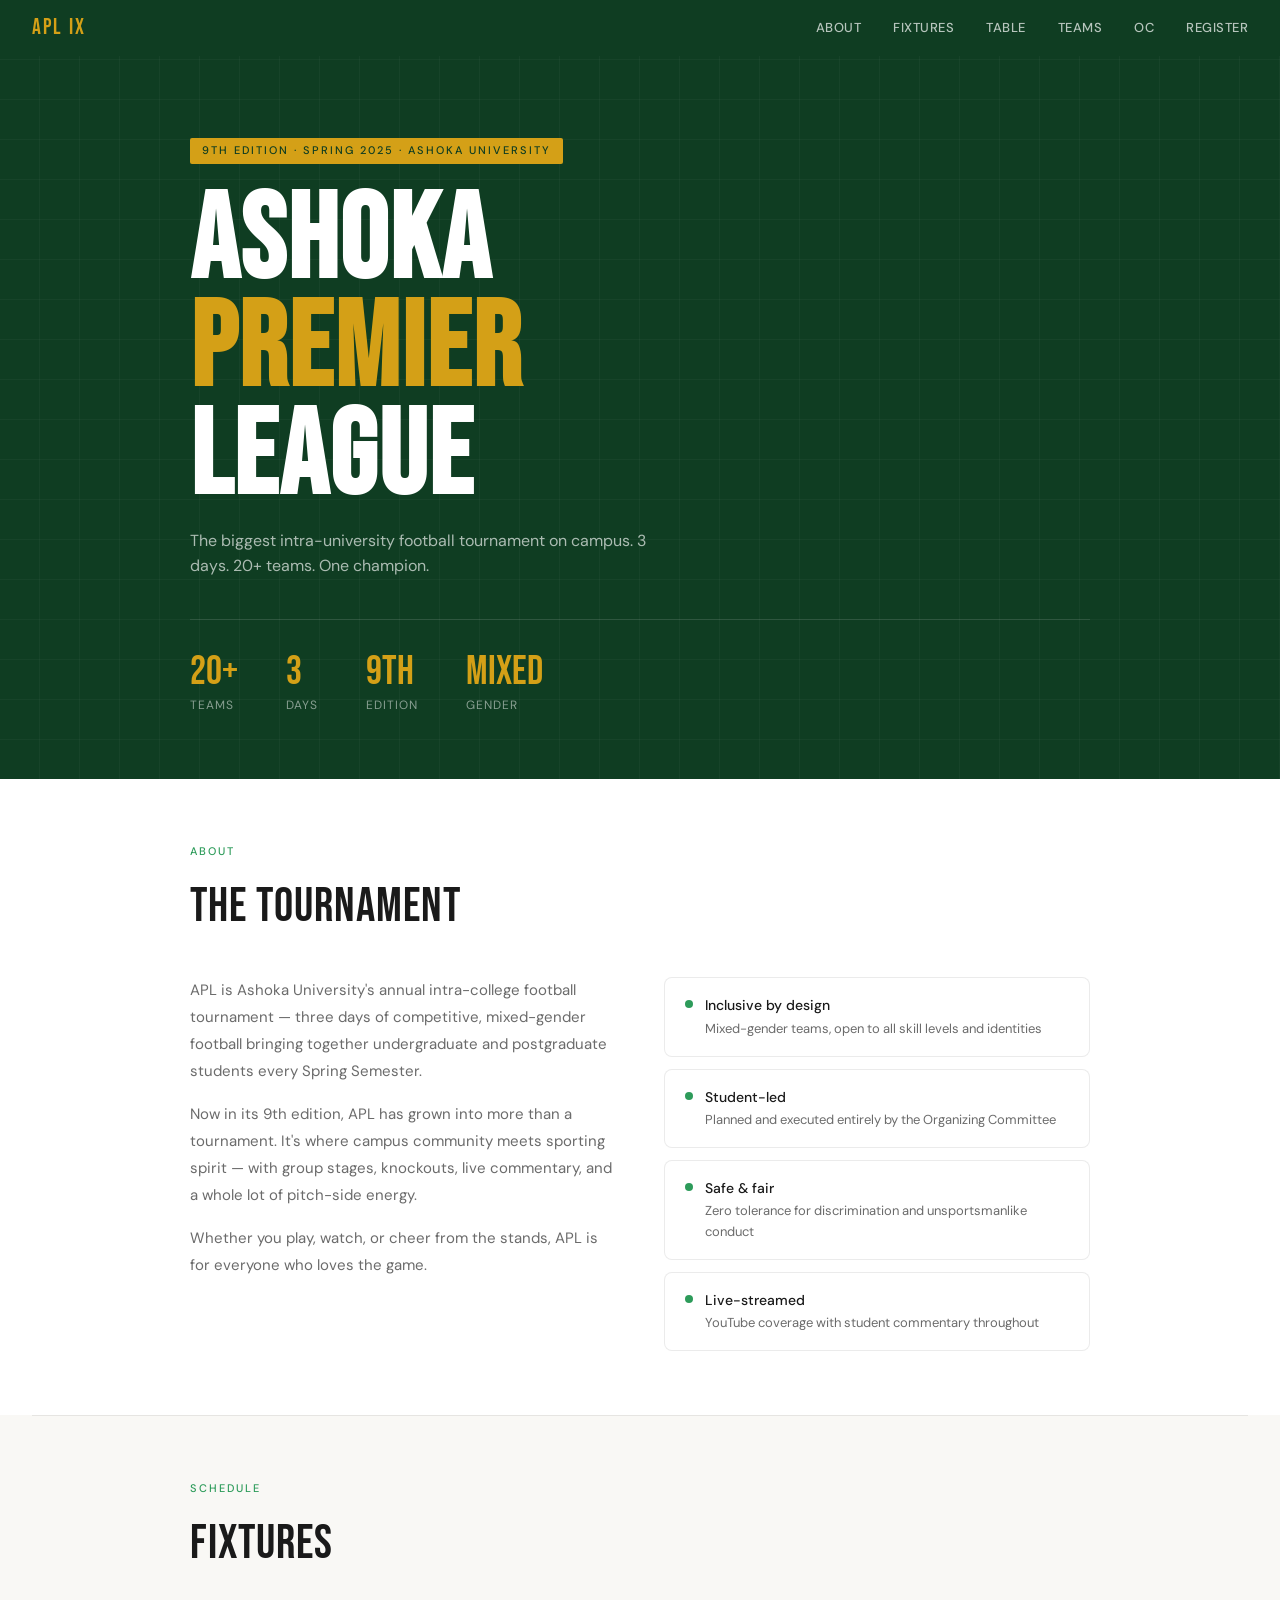
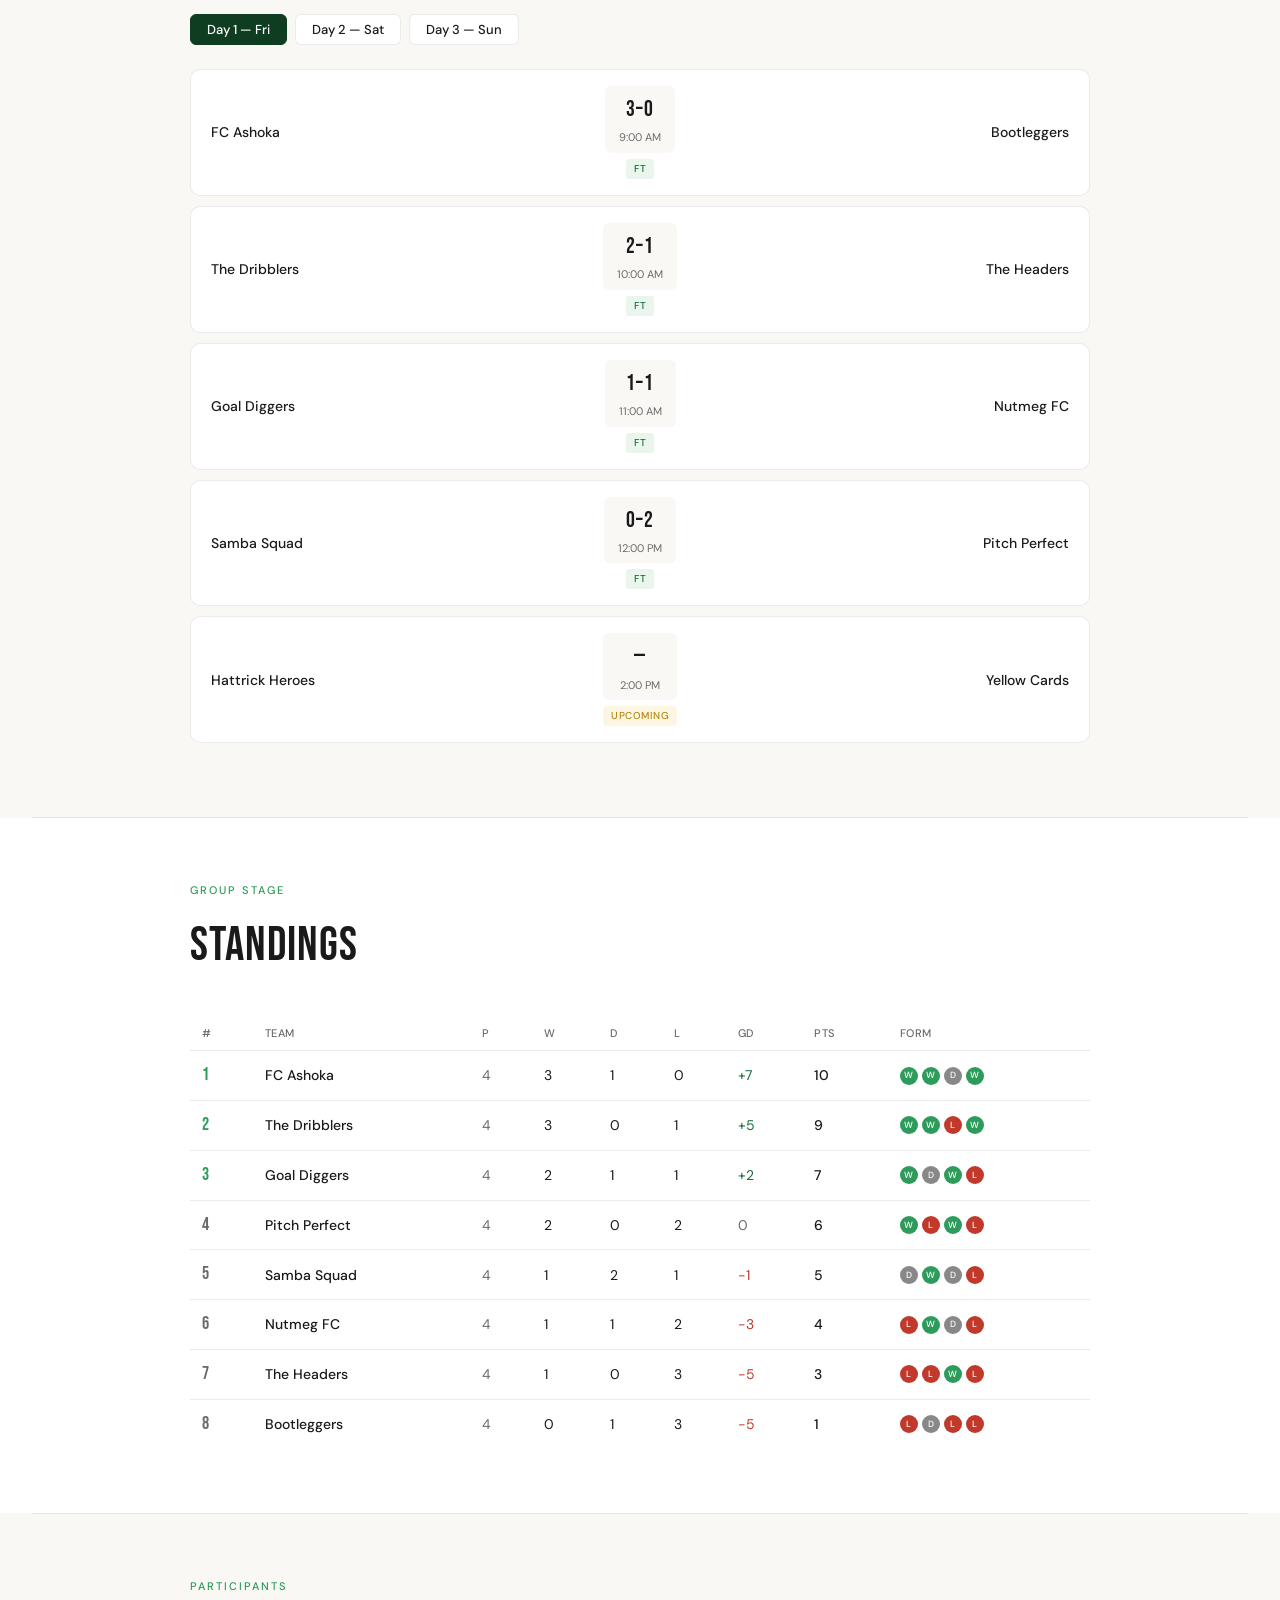
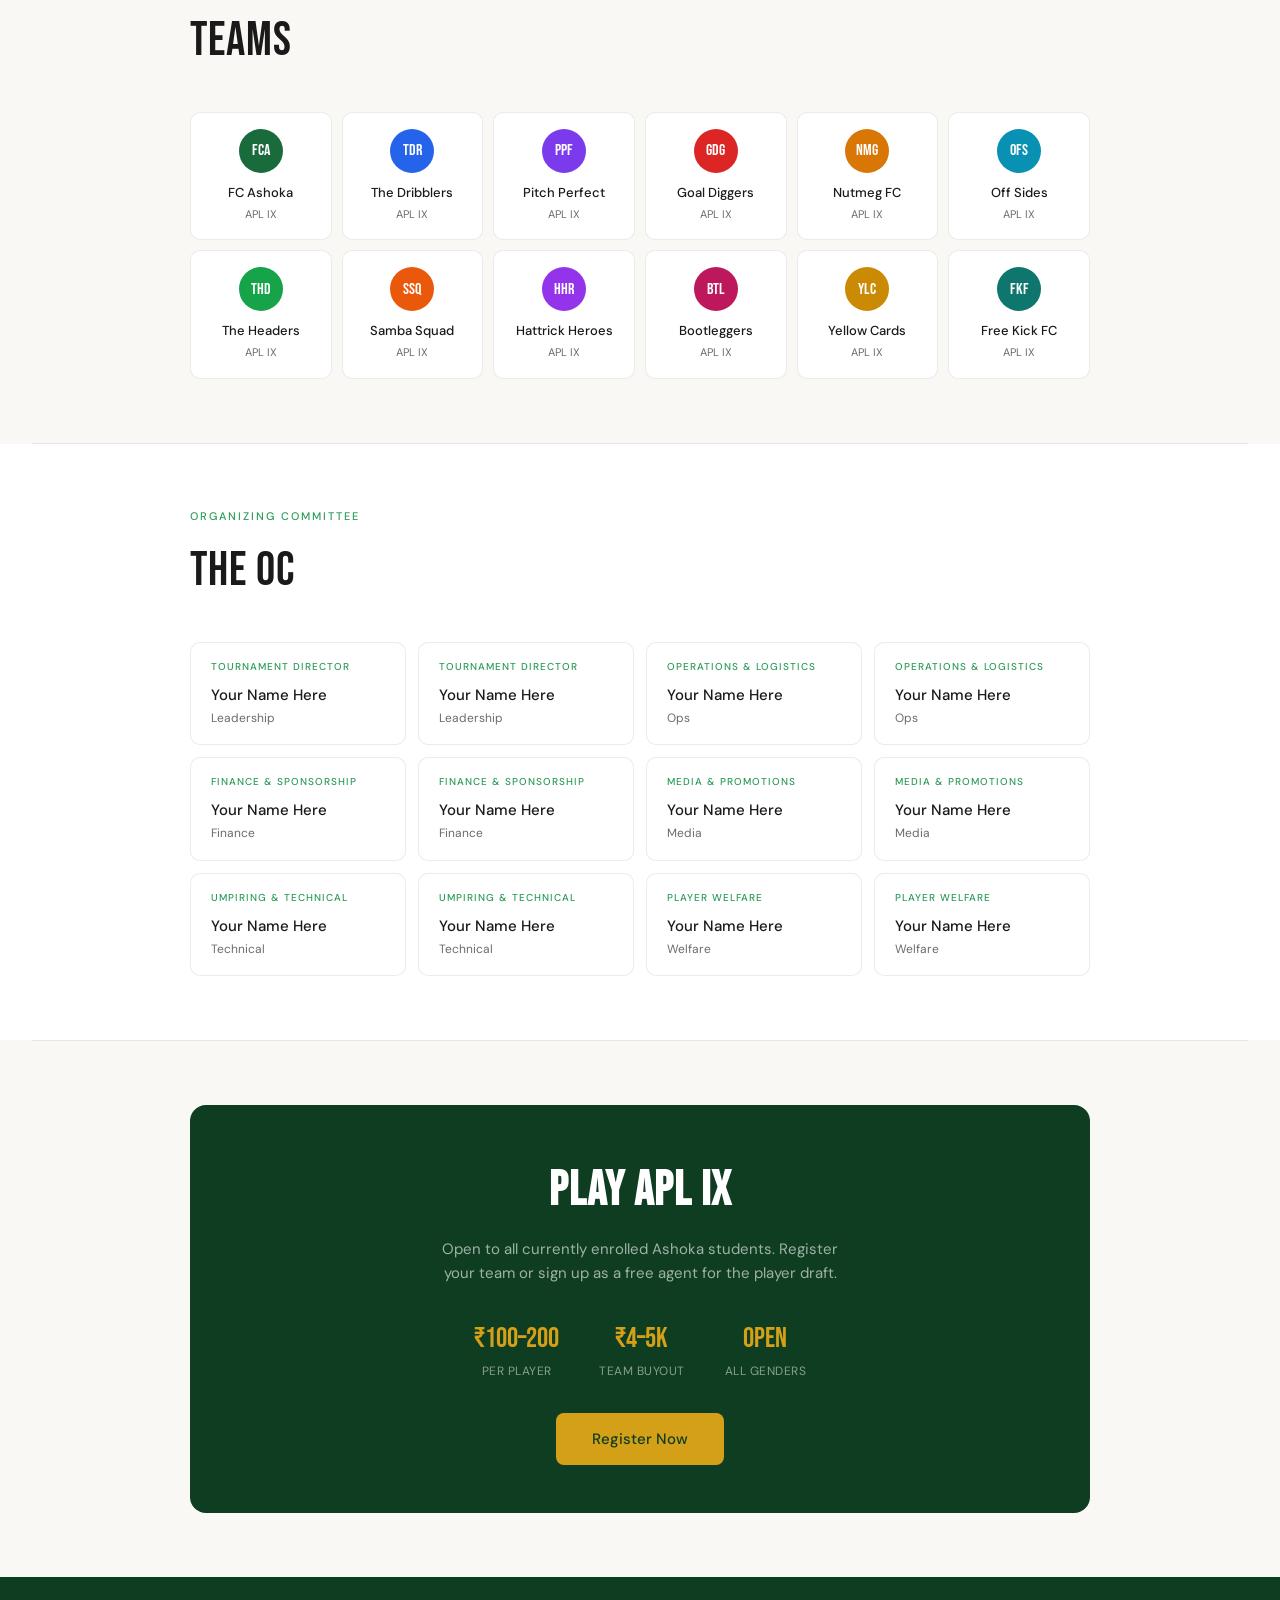
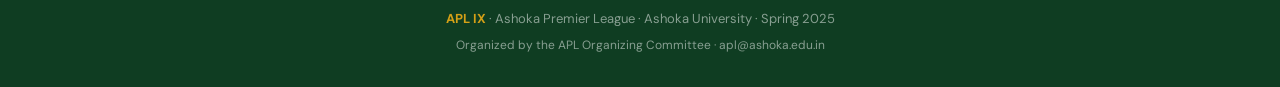
==== index.html @ ce4cd56b "feat (add): favicon" ====
<!DOCTYPE html>
<html lang="en">
<head>
  <meta charset="UTF-8" />
  <meta name="viewport" content="width=device-width, initial-scale=1.0" />
  <title>APL IX — Ashoka Premier League</title>
  <link rel="icon" type="image/x-icon" href="./apl.ico">
  <meta name="description" content="Ashoka Premier League — 9th Edition. The biggest intra-university football tournament at Ashoka University." />
  <link rel="preconnect" href="https://fonts.googleapis.com" />
  <link rel="preconnect" href="https://fonts.gstatic.com" crossorigin />
  <link href="https://fonts.googleapis.com/css2?family=Bebas+Neue&family=DM+Sans:opsz,wght@9..40,400;9..40,500&display=swap" rel="stylesheet" />
  <style>
    *, *::before, *::after { box-sizing: border-box; margin: 0; padding: 0; }

    :root {
      --green: #1a6b3c;
      --green-light: #e8f5ee;
      --green-mid: #2d9b5a;
      --gold: #d4a017;
      --gold-light: #fdf6e3;
      --pitch: #0f3d22;
      --white: #ffffff;
      --off: #f9f8f5;
      --ink: #1a1a1a;
      --muted: #6b6b6b;
      --border: rgba(0,0,0,0.08);
    }

    html { scroll-behavior: smooth; }

    body {
      font-family: 'DM Sans', sans-serif;
      background: var(--off);
      color: var(--ink);
      line-height: 1.6;
    }

    /* ── NAV ── */
    nav {
      background: var(--pitch);
      padding: 0 2rem;
      display: flex;
      align-items: center;
      justify-content: space-between;
      height: 56px;
      position: sticky;
      top: 0;
      z-index: 100;
    }
    .nav-logo {
      font-family: 'Bebas Neue', sans-serif;
      font-size: 22px;
      color: var(--gold);
      letter-spacing: 2px;
      text-decoration: none;
    }
    .nav-links { display: flex; gap: 2rem; }
    .nav-links a {
      color: rgba(255,255,255,0.7);
      text-decoration: none;
      font-size: 13px;
      font-weight: 500;
      letter-spacing: 0.5px;
      text-transform: uppercase;
      transition: color 0.2s;
    }
    .nav-links a:hover { color: var(--gold); }
    .hamburger {
      display: none;
      flex-direction: column;
      gap: 5px;
      cursor: pointer;
      background: none;
      border: none;
      padding: 4px;
    }
    .hamburger span {
      display: block;
      width: 22px;
      height: 2px;
      background: rgba(255,255,255,0.8);
      border-radius: 2px;
      transition: all 0.2s;
    }
    .mobile-menu {
      display: none;
      flex-direction: column;
      background: var(--pitch);
      padding: 1rem 2rem 1.5rem;
      border-top: 1px solid rgba(255,255,255,0.08);
    }
    .mobile-menu.open { display: flex; }
    .mobile-menu a {
      color: rgba(255,255,255,0.7);
      text-decoration: none;
      font-size: 14px;
      font-weight: 500;
      text-transform: uppercase;
      letter-spacing: 0.5px;
      padding: 10px 0;
      border-bottom: 1px solid rgba(255,255,255,0.06);
    }
    .mobile-menu a:last-child { border-bottom: none; }
    .mobile-menu a:hover { color: var(--gold); }

    /* ── HERO ── */
    .hero {
      background: var(--pitch);
      color: white;
      padding: 5rem 2rem 4rem;
      position: relative;
      overflow: hidden;
    }
    .hero::before {
      content: '';
      position: absolute;
      inset: 0;
      background:
        repeating-linear-gradient(0deg, transparent, transparent 39px, rgba(255,255,255,0.03) 39px, rgba(255,255,255,0.03) 40px),
        repeating-linear-gradient(90deg, transparent, transparent 39px, rgba(255,255,255,0.03) 39px, rgba(255,255,255,0.03) 40px);
    }
    .hero-inner { max-width: 900px; margin: 0 auto; position: relative; z-index: 1; }
    .hero-edition {
      display: inline-block;
      background: var(--gold);
      color: var(--pitch);
      font-size: 11px;
      font-weight: 500;
      letter-spacing: 2px;
      text-transform: uppercase;
      padding: 4px 12px;
      border-radius: 2px;
      margin-bottom: 1.5rem;
    }
    .hero h1 {
      font-family: 'Bebas Neue', sans-serif;
      font-size: clamp(56px, 10vw, 120px);
      line-height: 0.9;
      letter-spacing: 2px;
      margin-bottom: 1rem;
    }
    .hero h1 span { color: var(--gold); }
    .hero-sub {
      font-size: 16px;
      color: rgba(255,255,255,0.65);
      max-width: 480px;
      margin-bottom: 2.5rem;
    }
    .hero-stats {
      display: flex;
      gap: 3rem;
      flex-wrap: wrap;
      padding-top: 2rem;
      border-top: 1px solid rgba(255,255,255,0.1);
    }
    .hero-stat-val {
      font-family: 'Bebas Neue', sans-serif;
      font-size: 40px;
      color: var(--gold);
      line-height: 1;
    }
    .hero-stat-label {
      font-size: 12px;
      color: rgba(255,255,255,0.5);
      text-transform: uppercase;
      letter-spacing: 1px;
      margin-top: 4px;
    }

    /* ── SECTIONS ── */
    section { padding: 4rem 2rem; }
    .section-inner { max-width: 900px; margin: 0 auto; }
    .section-label {
      font-size: 11px;
      font-weight: 500;
      letter-spacing: 2px;
      text-transform: uppercase;
      color: var(--green-mid);
      margin-bottom: 0.5rem;
    }
    .section-title {
      font-family: 'Bebas Neue', sans-serif;
      font-size: clamp(28px, 5vw, 48px);
      letter-spacing: 1px;
      margin-bottom: 2rem;
      color: var(--ink);
    }
    .divider { height: 1px; background: var(--border); margin: 0 2rem; }

    /* ── ABOUT ── */
    .about-grid { display: grid; grid-template-columns: 1fr 1fr; gap: 3rem; align-items: start; }
    .about-text p { color: var(--muted); font-size: 15px; line-height: 1.8; margin-bottom: 1rem; }
    .about-text p:last-child { margin-bottom: 0; }
    .values-list { display: flex; flex-direction: column; gap: 12px; }
    .value-item {
      background: var(--white);
      border: 0.5px solid var(--border);
      border-radius: 8px;
      padding: 1rem 1.25rem;
      display: flex;
      align-items: flex-start;
      gap: 12px;
    }
    .value-dot {
      width: 8px;
      height: 8px;
      border-radius: 50%;
      background: var(--green-mid);
      flex-shrink: 0;
      margin-top: 6px;
    }
    .value-title { font-size: 14px; font-weight: 500; margin-bottom: 2px; }
    .value-desc { font-size: 13px; color: var(--muted); }

    /* ── FIXTURES ── */
    .fixtures-tabs { display: flex; gap: 8px; margin-bottom: 1.5rem; flex-wrap: wrap; }
    .tab-btn {
      background: var(--white);
      border: 0.5px solid var(--border);
      border-radius: 6px;
      padding: 6px 16px;
      font-size: 13px;
      font-weight: 500;
      cursor: pointer;
      transition: all 0.15s;
      font-family: 'DM Sans', sans-serif;
      color: var(--ink);
    }
    .tab-btn.active { background: var(--pitch); color: white; border-color: var(--pitch); }
    .tab-btn:hover:not(.active) { background: var(--green-light); border-color: var(--green-mid); }
    .fixture-card {
      background: var(--white);
      border: 0.5px solid var(--border);
      border-radius: 10px;
      padding: 1rem 1.25rem;
      margin-bottom: 10px;
      display: grid;
      grid-template-columns: 1fr auto 1fr;
      align-items: center;
      gap: 1rem;
    }
    .team-name { font-size: 14px; font-weight: 500; }
    .team-name.right { text-align: right; }
    .score-box {
      text-align: center;
      background: var(--off);
      border-radius: 6px;
      padding: 6px 14px;
      min-width: 64px;
    }
    .score-val { font-family: 'Bebas Neue', sans-serif; font-size: 22px; letter-spacing: 1px; color: var(--ink); }
    .score-time { font-size: 11px; color: var(--muted); margin-top: 2px; }
    .fixture-meta { font-size: 12px; color: var(--muted); text-align: center; margin-top: 6px; }
    .badge {
      display: inline-block;
      font-size: 10px;
      font-weight: 500;
      letter-spacing: 0.5px;
      text-transform: uppercase;
      padding: 2px 8px;
      border-radius: 3px;
    }
    .badge-live { background: #fdecea; color: #c0392b; }
    .badge-done { background: #eaf5ee; color: #1a6b3c; }
    .badge-up { background: #fdf6e3; color: #b7860b; }

    /* ── STANDINGS ── */
    .standings-table { width: 100%; border-collapse: collapse; font-size: 14px; }
    .standings-table th {
      text-align: left;
      padding: 8px 12px;
      font-size: 11px;
      font-weight: 500;
      color: var(--muted);
      text-transform: uppercase;
      letter-spacing: 0.5px;
      border-bottom: 1px solid var(--border);
    }
    .standings-table td { padding: 10px 12px; border-bottom: 0.5px solid var(--border); vertical-align: middle; }
    .standings-table tr:last-child td { border-bottom: none; }
    .standings-table tbody tr:hover td { background: var(--off); }
    .rank-num { font-family: 'Bebas Neue', sans-serif; font-size: 18px; color: var(--muted); }
    .rank-num.top { color: var(--green-mid); }
    .pts { font-weight: 500; color: var(--ink); }
    .form-dots { display: flex; gap: 4px; }
    .form-dot {
      width: 18px; height: 18px;
      border-radius: 50%;
      font-size: 9px;
      font-weight: 500;
      display: flex;
      align-items: center;
      justify-content: center;
      color: white;
    }
    .fd-w { background: var(--green-mid); }
    .fd-d { background: #888; }
    .fd-l { background: #c0392b; }

    /* ── TEAMS ── */
    .teams-grid { display: grid; grid-template-columns: repeat(auto-fill, minmax(140px, 1fr)); gap: 10px; }
    .team-card {
      background: var(--white);
      border: 0.5px solid var(--border);
      border-radius: 10px;
      padding: 1rem;
      text-align: center;
      transition: all 0.15s;
    }
    .team-card:hover { border-color: var(--green-mid); background: var(--green-light); }
    .team-icon {
      width: 44px; height: 44px;
      border-radius: 50%;
      margin: 0 auto 10px;
      display: flex;
      align-items: center;
      justify-content: center;
      font-family: 'Bebas Neue', sans-serif;
      font-size: 16px;
      color: white;
    }
    .team-card-name { font-size: 13px; font-weight: 500; color: var(--ink); }
    .team-card-meta { font-size: 11px; color: var(--muted); margin-top: 2px; }

    /* ── OC ── */
    .oc-grid { display: grid; grid-template-columns: repeat(auto-fill, minmax(200px, 1fr)); gap: 12px; }
    .oc-card {
      background: var(--white);
      border: 0.5px solid var(--border);
      border-radius: 10px;
      padding: 1rem 1.25rem;
    }
    .oc-role { font-size: 10px; font-weight: 500; letter-spacing: 1px; text-transform: uppercase; color: var(--green-mid); margin-bottom: 8px; }
    .oc-name { font-size: 15px; font-weight: 500; margin-bottom: 2px; }
    .oc-dept { font-size: 12px; color: var(--muted); }

    /* ── REGISTER ── */
    .register-box {
      background: var(--pitch);
      border-radius: 16px;
      padding: 3rem;
      color: white;
      text-align: center;
    }
    .register-box h2 {
      font-family: 'Bebas Neue', sans-serif;
      font-size: 48px;
      letter-spacing: 1px;
      margin-bottom: 0.5rem;
    }
    .register-box p {
      color: rgba(255,255,255,0.6);
      font-size: 15px;
      margin-bottom: 2rem;
      max-width: 420px;
      margin-left: auto;
      margin-right: auto;
    }
    .reg-info { display: flex; justify-content: center; gap: 2.5rem; margin-bottom: 2rem; flex-wrap: wrap; }
    .reg-info-item { text-align: center; }
    .reg-info-val { font-family: 'Bebas Neue', sans-serif; font-size: 28px; color: var(--gold); }
    .reg-info-label { font-size: 12px; color: rgba(255,255,255,0.5); text-transform: uppercase; letter-spacing: 0.5px; }
    .cta-btn {
      display: inline-block;
      background: var(--gold);
      color: var(--pitch);
      border: none;
      border-radius: 8px;
      padding: 14px 36px;
      font-size: 15px;
      font-weight: 500;
      cursor: pointer;
      font-family: 'DM Sans', sans-serif;
      text-decoration: none;
      transition: opacity 0.15s;
    }
    .cta-btn:hover { opacity: 0.9; }

    /* ── FOOTER ── */
    footer {
      background: var(--pitch);
      color: rgba(255,255,255,0.5);
      text-align: center;
      padding: 2rem;
      font-size: 13px;
    }
    footer strong { color: var(--gold); }

    /* ── RESPONSIVE ── */
    @media (max-width: 700px) {
      .nav-links { display: none; }
      .hamburger { display: flex; }
      .about-grid { grid-template-columns: 1fr; }
      .hero-stats { gap: 1.5rem; }
      .fixture-card { grid-template-columns: 1fr auto 1fr; gap: 8px; }
      .team-name { font-size: 12px; }
      .standings-table th:nth-child(4),
      .standings-table td:nth-child(4),
      .standings-table th:nth-child(5),
      .standings-table td:nth-child(5),
      .standings-table th:nth-child(9),
      .standings-table td:nth-child(9) { display: none; }
      .register-box { padding: 2rem 1.5rem; }
      .reg-info { gap: 1.5rem; }
    }
  </style>
</head>
<body>

<!-- NAV -->
<nav>
  <a class="nav-logo" href="#">APL IX</a>
  <div class="nav-links">
    <a href="#about">About</a>
    <a href="#fixtures">Fixtures</a>
    <a href="#standings">Table</a>
    <a href="#teams">Teams</a>
    <a href="#oc">OC</a>
    <a href="#register">Register</a>
  </div>
  <button class="hamburger" id="hamburger" aria-label="Open menu">
    <span></span><span></span><span></span>
  </button>
</nav>
<div class="mobile-menu" id="mobile-menu">
  <a href="#about" onclick="closeMobile()">About</a>
  <a href="#fixtures" onclick="closeMobile()">Fixtures</a>
  <a href="#standings" onclick="closeMobile()">Table</a>
  <a href="#teams" onclick="closeMobile()">Teams</a>
  <a href="#oc" onclick="closeMobile()">OC</a>
  <a href="#register" onclick="closeMobile()">Register</a>
</div>

<!-- HERO -->
<div class="hero">
  <div class="hero-inner">
    <div class="hero-edition">9th Edition · Spring 2025 · Ashoka University</div>
    <h1>ASHOKA<br><span>PREMIER</span><br>LEAGUE</h1>
    <p class="hero-sub">The biggest intra-university football tournament on campus. 3 days. 20+ teams. One champion.</p>
    <div class="hero-stats">
      <div><div class="hero-stat-val">20+</div><div class="hero-stat-label">Teams</div></div>
      <div><div class="hero-stat-val">3</div><div class="hero-stat-label">Days</div></div>
      <div><div class="hero-stat-val">9th</div><div class="hero-stat-label">Edition</div></div>
      <div><div class="hero-stat-val">Mixed</div><div class="hero-stat-label">Gender</div></div>
    </div>
  </div>
</div>

<!-- ABOUT -->
<section id="about" style="background: var(--white);">
  <div class="section-inner">
    <div class="section-label">About</div>
    <div class="section-title">The Tournament</div>
    <div class="about-grid">
      <div class="about-text">
        <p>APL is Ashoka University's annual intra-college football tournament — three days of competitive, mixed-gender football bringing together undergraduate and postgraduate students every Spring Semester.</p>
        <p>Now in its 9th edition, APL has grown into more than a tournament. It's where campus community meets sporting spirit — with group stages, knockouts, live commentary, and a whole lot of pitch-side energy.</p>
        <p>Whether you play, watch, or cheer from the stands, APL is for everyone who loves the game.</p>
      </div>
      <div class="values-list">
        <div class="value-item"><div class="value-dot"></div><div><div class="value-title">Inclusive by design</div><div class="value-desc">Mixed-gender teams, open to all skill levels and identities</div></div></div>
        <div class="value-item"><div class="value-dot"></div><div><div class="value-title">Student-led</div><div class="value-desc">Planned and executed entirely by the Organizing Committee</div></div></div>
        <div class="value-item"><div class="value-dot"></div><div><div class="value-title">Safe &amp; fair</div><div class="value-desc">Zero tolerance for discrimination and unsportsmanlike conduct</div></div></div>
        <div class="value-item"><div class="value-dot"></div><div><div class="value-title">Live-streamed</div><div class="value-desc">YouTube coverage with student commentary throughout</div></div></div>
      </div>
    </div>
  </div>
</section>

<div class="divider"></div>

<!-- FIXTURES -->
<section id="fixtures">
  <div class="section-inner">
    <div class="section-label">Schedule</div>
    <div class="section-title">Fixtures</div>
    <div class="fixtures-tabs">
      <button class="tab-btn active" onclick="showDay(1, this)">Day 1 — Fri</button>
      <button class="tab-btn" onclick="showDay(2, this)">Day 2 — Sat</button>
      <button class="tab-btn" onclick="showDay(3, this)">Day 3 — Sun</button>
    </div>
    <div id="fixtures-list"></div>
  </div>
</section>

<div class="divider"></div>

<!-- STANDINGS -->
<section id="standings" style="background: var(--white);">
  <div class="section-inner">
    <div class="section-label">Group Stage</div>
    <div class="section-title">Standings</div>
    <div style="overflow-x: auto;">
      <table class="standings-table">
        <thead>
          <tr>
            <th>#</th>
            <th>Team</th>
            <th>P</th>
            <th>W</th>
            <th>D</th>
            <th>L</th>
            <th>GD</th>
            <th>Pts</th>
            <th>Form</th>
          </tr>
        </thead>
        <tbody id="standings-body"></tbody>
      </table>
    </div>
  </div>
</section>

<div class="divider"></div>

<!-- TEAMS -->
<section id="teams">
  <div class="section-inner">
    <div class="section-label">Participants</div>
    <div class="section-title">Teams</div>
    <div class="teams-grid" id="teams-grid"></div>
  </div>
</section>

<div class="divider"></div>

<!-- OC -->
<section id="oc" style="background: var(--white);">
  <div class="section-inner">
    <div class="section-label">Organizing Committee</div>
    <div class="section-title">The OC</div>
    <div class="oc-grid" id="oc-grid"></div>
  </div>
</section>

<div class="divider"></div>

<!-- REGISTER -->
<section id="register">
  <div class="section-inner">
    <div class="register-box">
      <h2>PLAY APL IX</h2>
      <p>Open to all currently enrolled Ashoka students. Register your team or sign up as a free agent for the player draft.</p>
      <div class="reg-info">
        <div class="reg-info-item"><div class="reg-info-val">₹100–200</div><div class="reg-info-label">Per player</div></div>
        <div class="reg-info-item"><div class="reg-info-val">₹4–5K</div><div class="reg-info-label">Team buyout</div></div>
        <div class="reg-info-item"><div class="reg-info-val">Open</div><div class="reg-info-label">All genders</div></div>
      </div>
      <!-- Replace href with your actual Google Form or registration link -->
      <a class="cta-btn" href="#" target="_blank" rel="noopener">Register Now</a>
    </div>
  </div>
</section>

<!-- FOOTER -->
<footer>
  <strong>APL IX</strong> · Ashoka Premier League · Ashoka University · Spring 2025<br>
  <span style="font-size: 12px; margin-top: 6px; display: block;">Organized by the APL Organizing Committee · apl@ashoka.edu.in</span>
</footer>

<script>
  /* ── MOBILE MENU ── */
  const hamburger = document.getElementById('hamburger');
  const mobileMenu = document.getElementById('mobile-menu');
  hamburger.addEventListener('click', () => mobileMenu.classList.toggle('open'));
  function closeMobile() { mobileMenu.classList.remove('open'); }

  /* ── DATA: edit these to match real teams ── */
  const teams = [
    { name: 'FC Ashoka',       abbr: 'FCA', color: '#1a6b3c' },
    { name: 'The Dribblers',   abbr: 'TDR', color: '#2563eb' },
    { name: 'Pitch Perfect',   abbr: 'PPF', color: '#7c3aed' },
    { name: 'Goal Diggers',    abbr: 'GDG', color: '#dc2626' },
    { name: 'Nutmeg FC',       abbr: 'NMG', color: '#d97706' },
    { name: 'Off Sides',       abbr: 'OFS', color: '#0891b2' },
    { name: 'The Headers',     abbr: 'THD', color: '#16a34a' },
    { name: 'Samba Squad',     abbr: 'SSQ', color: '#ea580c' },
    { name: 'Hattrick Heroes', abbr: 'HHR', color: '#9333ea' },
    { name: 'Bootleggers',     abbr: 'BTL', color: '#be185d' },
    { name: 'Yellow Cards',    abbr: 'YLC', color: '#ca8a04' },
    { name: 'Free Kick FC',    abbr: 'FKF', color: '#0f766e' },
  ];

  const teamsGrid = document.getElementById('teams-grid');
  teams.forEach(t => {
    teamsGrid.innerHTML += `
      <div class="team-card">
        <div class="team-icon" style="background:${t.color}">${t.abbr}</div>
        <div class="team-card-name">${t.name}</div>
        <div class="team-card-meta">APL IX</div>
      </div>`;
  });

  /* ── DATA: edit standings ── */
  const standings = [
    { rank:1, team:'FC Ashoka',       p:4, w:3, d:1, l:0, gd:7,  pts:10, form:['W','W','D','W'] },
    { rank:2, team:'The Dribblers',   p:4, w:3, d:0, l:1, gd:5,  pts:9,  form:['W','W','L','W'] },
    { rank:3, team:'Goal Diggers',    p:4, w:2, d:1, l:1, gd:2,  pts:7,  form:['W','D','W','L'] },
    { rank:4, team:'Pitch Perfect',   p:4, w:2, d:0, l:2, gd:0,  pts:6,  form:['W','L','W','L'] },
    { rank:5, team:'Samba Squad',     p:4, w:1, d:2, l:1, gd:-1, pts:5,  form:['D','W','D','L'] },
    { rank:6, team:'Nutmeg FC',       p:4, w:1, d:1, l:2, gd:-3, pts:4,  form:['L','W','D','L'] },
    { rank:7, team:'The Headers',     p:4, w:1, d:0, l:3, gd:-5, pts:3,  form:['L','L','W','L'] },
    { rank:8, team:'Bootleggers',     p:4, w:0, d:1, l:3, gd:-5, pts:1,  form:['L','D','L','L'] },
  ];
  const sb = document.getElementById('standings-body');
  standings.forEach(s => {
    const formHtml = s.form.map(f => `<div class="form-dot fd-${f.toLowerCase()}">${f}</div>`).join('');
    const gdColor = s.gd > 0 ? 'color:#1a6b3c' : s.gd < 0 ? 'color:#c0392b' : 'color:var(--muted)';
    sb.innerHTML += `
      <tr>
        <td><span class="rank-num${s.rank <= 3 ? ' top' : ''}">${s.rank}</span></td>
        <td style="font-weight:500">${s.team}</td>
        <td style="color:var(--muted)">${s.p}</td>
        <td>${s.w}</td><td>${s.d}</td><td>${s.l}</td>
        <td style="${gdColor}">${s.gd > 0 ? '+' : ''}${s.gd}</td>
        <td><span class="pts">${s.pts}</span></td>
        <td><div class="form-dots">${formHtml}</div></td>
      </tr>`;
  });

  /* ── DATA: edit fixtures ── */
  const fixtures = {
    1: [
      { home:'FC Ashoka',       away:'Bootleggers',     score:'3–0', time:'9:00 AM',  status:'done' },
      { home:'The Dribblers',   away:'The Headers',     score:'2–1', time:'10:00 AM', status:'done' },
      { home:'Goal Diggers',    away:'Nutmeg FC',       score:'1–1', time:'11:00 AM', status:'done' },
      { home:'Samba Squad',     away:'Pitch Perfect',   score:'0–2', time:'12:00 PM', status:'done' },
      { home:'Hattrick Heroes', away:'Yellow Cards',    score:'—',   time:'2:00 PM',  status:'upcoming' },
    ],
    2: [
      { home:'FC Ashoka',    away:'Pitch Perfect',  score:'2–1', time:'9:00 AM',  status:'done' },
      { home:'Goal Diggers', away:'The Headers',    score:'2–0', time:'10:00 AM', status:'done' },
      { home:'Nutmeg FC',    away:'Samba Squad',    score:'1–2', time:'11:00 AM', status:'done' },
      { home:'The Dribblers',away:'Bootleggers',    score:'—',   time:'12:00 PM', status:'live' },
      { home:'Free Kick FC', away:'Off Sides',      score:'—',   time:'2:30 PM',  status:'upcoming' },
    ],
    3: [
      { home:'QF 1',        away:'QF 2',        score:'—', time:'9:00 AM',  status:'upcoming' },
      { home:'QF 3',        away:'QF 4',        score:'—', time:'10:30 AM', status:'upcoming' },
      { home:'3rd Place',   away:'3rd Place',   score:'—', time:'12:30 PM', status:'upcoming' },
      { home:'Winner SF1',  away:'Winner SF2',  score:'—', time:'2:30 PM',  status:'upcoming' },
    ],
  };

  let currentDay = 1;
  function showDay(d, btn) {
    currentDay = d;
    document.querySelectorAll('.tab-btn').forEach(b => b.classList.remove('active'));
    btn.classList.add('active');
    renderFixtures();
  }
  function renderFixtures() {
    const fl = document.getElementById('fixtures-list');
    fl.innerHTML = '';
    fixtures[currentDay].forEach(f => {
      const badgeClass = f.status === 'live' ? 'badge-live' : f.status === 'done' ? 'badge-done' : 'badge-up';
      const badgeText  = f.status === 'live' ? 'LIVE' : f.status === 'done' ? 'FT' : 'Upcoming';
      fl.innerHTML += `
        <div class="fixture-card">
          <div class="team-name">${f.home}</div>
          <div>
            <div class="score-box">
              <div class="score-val">${f.score}</div>
              <div class="score-time">${f.time}</div>
            </div>
            <div class="fixture-meta"><span class="badge ${badgeClass}">${badgeText}</span></div>
          </div>
          <div class="team-name right">${f.away}</div>
        </div>`;
    });
  }
  renderFixtures();

  /* ── DATA: edit OC names ── */
  const oc = [
    { role:'Tournament Director',    name:'Your Name Here', dept:'Leadership' },
    { role:'Tournament Director',    name:'Your Name Here', dept:'Leadership' },
    { role:'Operations & Logistics', name:'Your Name Here', dept:'Ops' },
    { role:'Operations & Logistics', name:'Your Name Here', dept:'Ops' },
    { role:'Finance & Sponsorship',  name:'Your Name Here', dept:'Finance' },
    { role:'Finance & Sponsorship',  name:'Your Name Here', dept:'Finance' },
    { role:'Media & Promotions',     name:'Your Name Here', dept:'Media' },
    { role:'Media & Promotions',     name:'Your Name Here', dept:'Media' },
    { role:'Umpiring & Technical',   name:'Your Name Here', dept:'Technical' },
    { role:'Umpiring & Technical',   name:'Your Name Here', dept:'Technical' },
    { role:'Player Welfare',         name:'Your Name Here', dept:'Welfare' },
    { role:'Player Welfare',         name:'Your Name Here', dept:'Welfare' },
  ];
  const og = document.getElementById('oc-grid');
  oc.forEach(o => {
    og.innerHTML += `
      <div class="oc-card">
        <div class="oc-role">${o.role}</div>
        <div class="oc-name">${o.name}</div>
        <div class="oc-dept">${o.dept}</div>
      </div>`;
  });
</script>

</body>
</html>
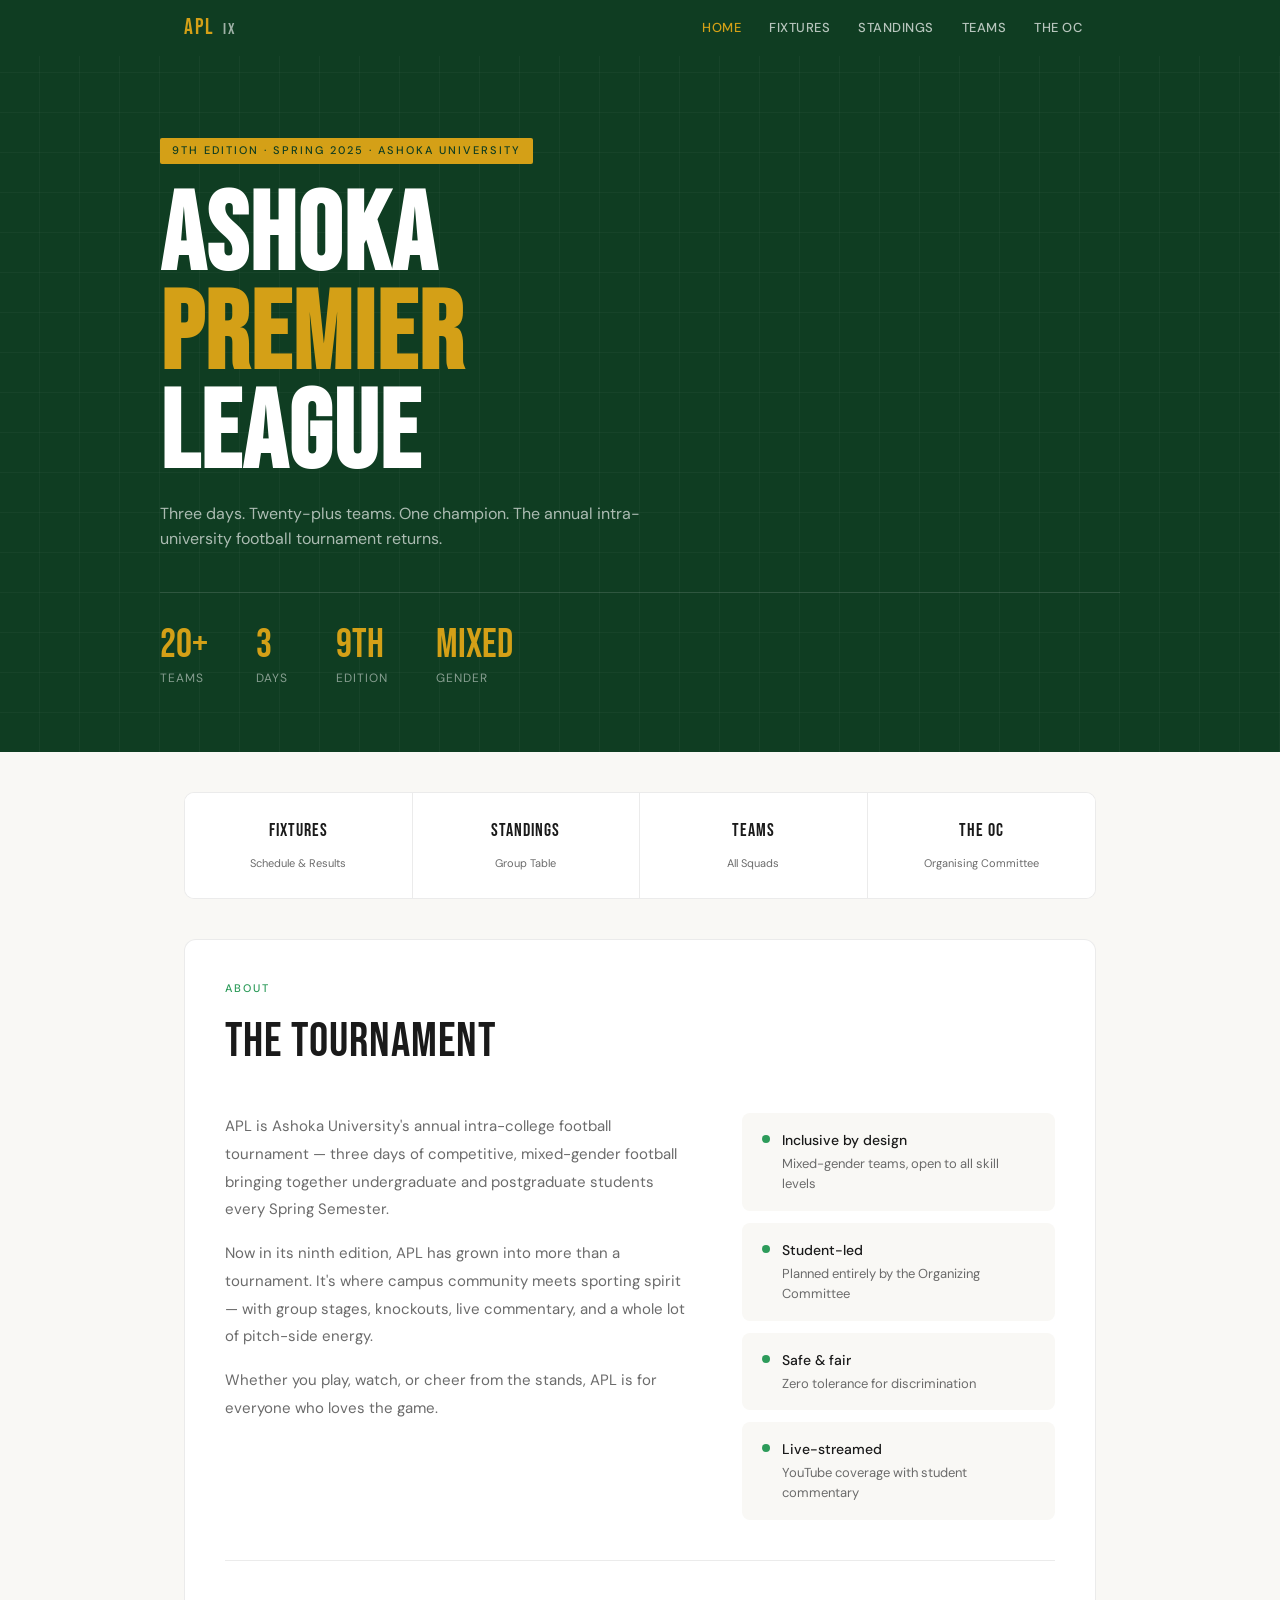
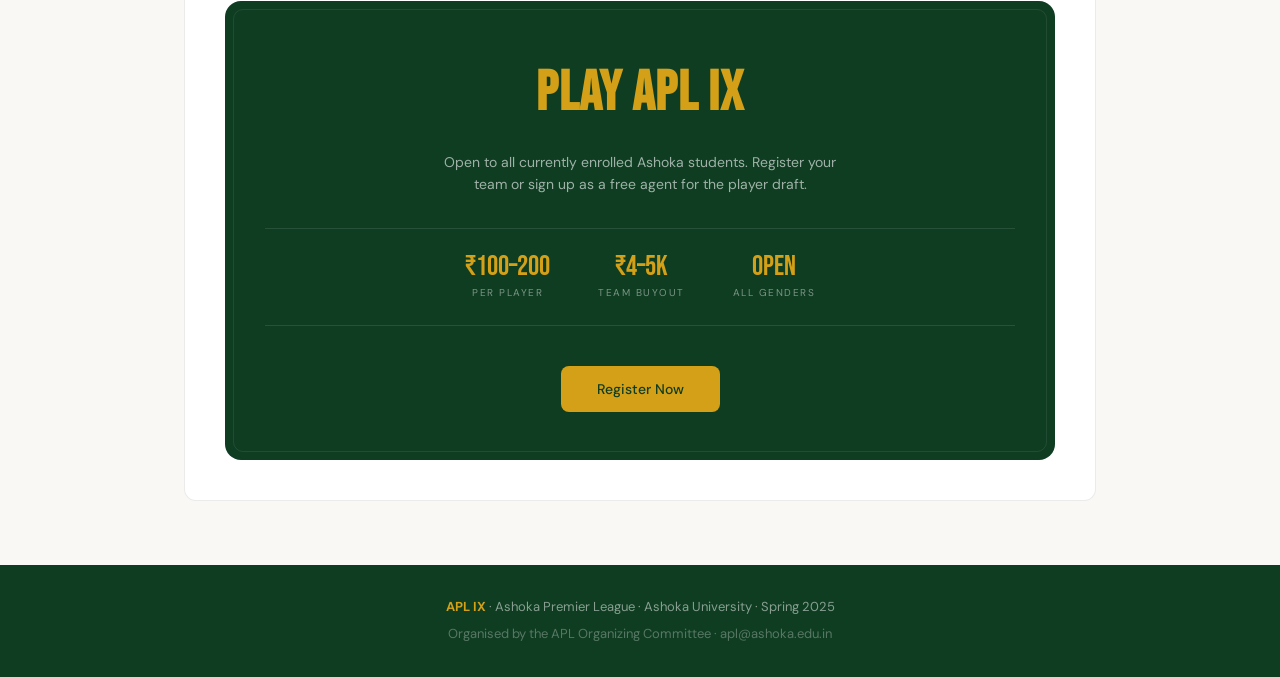
==== commit b425ead0: "feat (update): index page" ====
--- a/index.html
+++ b/index.html
@@ -1,442 +1,35 @@
 <!DOCTYPE html>
 <html lang="en">
 <head>
-  <meta charset="UTF-8" />
-  <meta name="viewport" content="width=device-width, initial-scale=1.0" />
+  <meta charset="UTF-8"/>
+  <meta name="viewport" content="width=device-width,initial-scale=1.0"/>
   <title>APL IX — Ashoka Premier League</title>
-  <link rel="icon" type="image/x-icon" href="./apl.ico">
-  <meta name="description" content="Ashoka Premier League — 9th Edition. The biggest intra-university football tournament at Ashoka University." />
-  <link rel="preconnect" href="https://fonts.googleapis.com" />
-  <link rel="preconnect" href="https://fonts.gstatic.com" crossorigin />
-  <link href="https://fonts.googleapis.com/css2?family=Bebas+Neue&family=DM+Sans:opsz,wght@9..40,400;9..40,500&display=swap" rel="stylesheet" />
-  <style>
-    *, *::before, *::after { box-sizing: border-box; margin: 0; padding: 0; }
-
-    :root {
-      --green: #1a6b3c;
-      --green-light: #e8f5ee;
-      --green-mid: #2d9b5a;
-      --gold: #d4a017;
-      --gold-light: #fdf6e3;
-      --pitch: #0f3d22;
-      --white: #ffffff;
-      --off: #f9f8f5;
-      --ink: #1a1a1a;
-      --muted: #6b6b6b;
-      --border: rgba(0,0,0,0.08);
-    }
-
-    html { scroll-behavior: smooth; }
-
-    body {
-      font-family: 'DM Sans', sans-serif;
-      background: var(--off);
-      color: var(--ink);
-      line-height: 1.6;
-    }
-
-    /* ── NAV ── */
-    nav {
-      background: var(--pitch);
-      padding: 0 2rem;
-      display: flex;
-      align-items: center;
-      justify-content: space-between;
-      height: 56px;
-      position: sticky;
-      top: 0;
-      z-index: 100;
-    }
-    .nav-logo {
-      font-family: 'Bebas Neue', sans-serif;
-      font-size: 22px;
-      color: var(--gold);
-      letter-spacing: 2px;
-      text-decoration: none;
-    }
-    .nav-links { display: flex; gap: 2rem; }
-    .nav-links a {
-      color: rgba(255,255,255,0.7);
-      text-decoration: none;
-      font-size: 13px;
-      font-weight: 500;
-      letter-spacing: 0.5px;
-      text-transform: uppercase;
-      transition: color 0.2s;
-    }
-    .nav-links a:hover { color: var(--gold); }
-    .hamburger {
-      display: none;
-      flex-direction: column;
-      gap: 5px;
-      cursor: pointer;
-      background: none;
-      border: none;
-      padding: 4px;
-    }
-    .hamburger span {
-      display: block;
-      width: 22px;
-      height: 2px;
-      background: rgba(255,255,255,0.8);
-      border-radius: 2px;
-      transition: all 0.2s;
-    }
-    .mobile-menu {
-      display: none;
-      flex-direction: column;
-      background: var(--pitch);
-      padding: 1rem 2rem 1.5rem;
-      border-top: 1px solid rgba(255,255,255,0.08);
-    }
-    .mobile-menu.open { display: flex; }
-    .mobile-menu a {
-      color: rgba(255,255,255,0.7);
-      text-decoration: none;
-      font-size: 14px;
-      font-weight: 500;
-      text-transform: uppercase;
-      letter-spacing: 0.5px;
-      padding: 10px 0;
-      border-bottom: 1px solid rgba(255,255,255,0.06);
-    }
-    .mobile-menu a:last-child { border-bottom: none; }
-    .mobile-menu a:hover { color: var(--gold); }
-
-    /* ── HERO ── */
-    .hero {
-      background: var(--pitch);
-      color: white;
-      padding: 5rem 2rem 4rem;
-      position: relative;
-      overflow: hidden;
-    }
-    .hero::before {
-      content: '';
-      position: absolute;
-      inset: 0;
-      background:
-        repeating-linear-gradient(0deg, transparent, transparent 39px, rgba(255,255,255,0.03) 39px, rgba(255,255,255,0.03) 40px),
-        repeating-linear-gradient(90deg, transparent, transparent 39px, rgba(255,255,255,0.03) 39px, rgba(255,255,255,0.03) 40px);
-    }
-    .hero-inner { max-width: 900px; margin: 0 auto; position: relative; z-index: 1; }
-    .hero-edition {
-      display: inline-block;
-      background: var(--gold);
-      color: var(--pitch);
-      font-size: 11px;
-      font-weight: 500;
-      letter-spacing: 2px;
-      text-transform: uppercase;
-      padding: 4px 12px;
-      border-radius: 2px;
-      margin-bottom: 1.5rem;
-    }
-    .hero h1 {
-      font-family: 'Bebas Neue', sans-serif;
-      font-size: clamp(56px, 10vw, 120px);
-      line-height: 0.9;
-      letter-spacing: 2px;
-      margin-bottom: 1rem;
-    }
-    .hero h1 span { color: var(--gold); }
-    .hero-sub {
-      font-size: 16px;
-      color: rgba(255,255,255,0.65);
-      max-width: 480px;
-      margin-bottom: 2.5rem;
-    }
-    .hero-stats {
-      display: flex;
-      gap: 3rem;
-      flex-wrap: wrap;
-      padding-top: 2rem;
-      border-top: 1px solid rgba(255,255,255,0.1);
-    }
-    .hero-stat-val {
-      font-family: 'Bebas Neue', sans-serif;
-      font-size: 40px;
-      color: var(--gold);
-      line-height: 1;
-    }
-    .hero-stat-label {
-      font-size: 12px;
-      color: rgba(255,255,255,0.5);
-      text-transform: uppercase;
-      letter-spacing: 1px;
-      margin-top: 4px;
-    }
-
-    /* ── SECTIONS ── */
-    section { padding: 4rem 2rem; }
-    .section-inner { max-width: 900px; margin: 0 auto; }
-    .section-label {
-      font-size: 11px;
-      font-weight: 500;
-      letter-spacing: 2px;
-      text-transform: uppercase;
-      color: var(--green-mid);
-      margin-bottom: 0.5rem;
-    }
-    .section-title {
-      font-family: 'Bebas Neue', sans-serif;
-      font-size: clamp(28px, 5vw, 48px);
-      letter-spacing: 1px;
-      margin-bottom: 2rem;
-      color: var(--ink);
-    }
-    .divider { height: 1px; background: var(--border); margin: 0 2rem; }
-
-    /* ── ABOUT ── */
-    .about-grid { display: grid; grid-template-columns: 1fr 1fr; gap: 3rem; align-items: start; }
-    .about-text p { color: var(--muted); font-size: 15px; line-height: 1.8; margin-bottom: 1rem; }
-    .about-text p:last-child { margin-bottom: 0; }
-    .values-list { display: flex; flex-direction: column; gap: 12px; }
-    .value-item {
-      background: var(--white);
-      border: 0.5px solid var(--border);
-      border-radius: 8px;
-      padding: 1rem 1.25rem;
-      display: flex;
-      align-items: flex-start;
-      gap: 12px;
-    }
-    .value-dot {
-      width: 8px;
-      height: 8px;
-      border-radius: 50%;
-      background: var(--green-mid);
-      flex-shrink: 0;
-      margin-top: 6px;
-    }
-    .value-title { font-size: 14px; font-weight: 500; margin-bottom: 2px; }
-    .value-desc { font-size: 13px; color: var(--muted); }
-
-    /* ── FIXTURES ── */
-    .fixtures-tabs { display: flex; gap: 8px; margin-bottom: 1.5rem; flex-wrap: wrap; }
-    .tab-btn {
-      background: var(--white);
-      border: 0.5px solid var(--border);
-      border-radius: 6px;
-      padding: 6px 16px;
-      font-size: 13px;
-      font-weight: 500;
-      cursor: pointer;
-      transition: all 0.15s;
-      font-family: 'DM Sans', sans-serif;
-      color: var(--ink);
-    }
-    .tab-btn.active { background: var(--pitch); color: white; border-color: var(--pitch); }
-    .tab-btn:hover:not(.active) { background: var(--green-light); border-color: var(--green-mid); }
-    .fixture-card {
-      background: var(--white);
-      border: 0.5px solid var(--border);
-      border-radius: 10px;
-      padding: 1rem 1.25rem;
-      margin-bottom: 10px;
-      display: grid;
-      grid-template-columns: 1fr auto 1fr;
-      align-items: center;
-      gap: 1rem;
-    }
-    .team-name { font-size: 14px; font-weight: 500; }
-    .team-name.right { text-align: right; }
-    .score-box {
-      text-align: center;
-      background: var(--off);
-      border-radius: 6px;
-      padding: 6px 14px;
-      min-width: 64px;
-    }
-    .score-val { font-family: 'Bebas Neue', sans-serif; font-size: 22px; letter-spacing: 1px; color: var(--ink); }
-    .score-time { font-size: 11px; color: var(--muted); margin-top: 2px; }
-    .fixture-meta { font-size: 12px; color: var(--muted); text-align: center; margin-top: 6px; }
-    .badge {
-      display: inline-block;
-      font-size: 10px;
-      font-weight: 500;
-      letter-spacing: 0.5px;
-      text-transform: uppercase;
-      padding: 2px 8px;
-      border-radius: 3px;
-    }
-    .badge-live { background: #fdecea; color: #c0392b; }
-    .badge-done { background: #eaf5ee; color: #1a6b3c; }
-    .badge-up { background: #fdf6e3; color: #b7860b; }
-
-    /* ── STANDINGS ── */
-    .standings-table { width: 100%; border-collapse: collapse; font-size: 14px; }
-    .standings-table th {
-      text-align: left;
-      padding: 8px 12px;
-      font-size: 11px;
-      font-weight: 500;
-      color: var(--muted);
-      text-transform: uppercase;
-      letter-spacing: 0.5px;
-      border-bottom: 1px solid var(--border);
-    }
-    .standings-table td { padding: 10px 12px; border-bottom: 0.5px solid var(--border); vertical-align: middle; }
-    .standings-table tr:last-child td { border-bottom: none; }
-    .standings-table tbody tr:hover td { background: var(--off); }
-    .rank-num { font-family: 'Bebas Neue', sans-serif; font-size: 18px; color: var(--muted); }
-    .rank-num.top { color: var(--green-mid); }
-    .pts { font-weight: 500; color: var(--ink); }
-    .form-dots { display: flex; gap: 4px; }
-    .form-dot {
-      width: 18px; height: 18px;
-      border-radius: 50%;
-      font-size: 9px;
-      font-weight: 500;
-      display: flex;
-      align-items: center;
-      justify-content: center;
-      color: white;
-    }
-    .fd-w { background: var(--green-mid); }
-    .fd-d { background: #888; }
-    .fd-l { background: #c0392b; }
-
-    /* ── TEAMS ── */
-    .teams-grid { display: grid; grid-template-columns: repeat(auto-fill, minmax(140px, 1fr)); gap: 10px; }
-    .team-card {
-      background: var(--white);
-      border: 0.5px solid var(--border);
-      border-radius: 10px;
-      padding: 1rem;
-      text-align: center;
-      transition: all 0.15s;
-    }
-    .team-card:hover { border-color: var(--green-mid); background: var(--green-light); }
-    .team-icon {
-      width: 44px; height: 44px;
-      border-radius: 50%;
-      margin: 0 auto 10px;
-      display: flex;
-      align-items: center;
-      justify-content: center;
-      font-family: 'Bebas Neue', sans-serif;
-      font-size: 16px;
-      color: white;
-    }
-    .team-card-name { font-size: 13px; font-weight: 500; color: var(--ink); }
-    .team-card-meta { font-size: 11px; color: var(--muted); margin-top: 2px; }
-
-    /* ── OC ── */
-    .oc-grid { display: grid; grid-template-columns: repeat(auto-fill, minmax(200px, 1fr)); gap: 12px; }
-    .oc-card {
-      background: var(--white);
-      border: 0.5px solid var(--border);
-      border-radius: 10px;
-      padding: 1rem 1.25rem;
-    }
-    .oc-role { font-size: 10px; font-weight: 500; letter-spacing: 1px; text-transform: uppercase; color: var(--green-mid); margin-bottom: 8px; }
-    .oc-name { font-size: 15px; font-weight: 500; margin-bottom: 2px; }
-    .oc-dept { font-size: 12px; color: var(--muted); }
-
-    /* ── REGISTER ── */
-    .register-box {
-      background: var(--pitch);
-      border-radius: 16px;
-      padding: 3rem;
-      color: white;
-      text-align: center;
-    }
-    .register-box h2 {
-      font-family: 'Bebas Neue', sans-serif;
-      font-size: 48px;
-      letter-spacing: 1px;
-      margin-bottom: 0.5rem;
-    }
-    .register-box p {
-      color: rgba(255,255,255,0.6);
-      font-size: 15px;
-      margin-bottom: 2rem;
-      max-width: 420px;
-      margin-left: auto;
-      margin-right: auto;
-    }
-    .reg-info { display: flex; justify-content: center; gap: 2.5rem; margin-bottom: 2rem; flex-wrap: wrap; }
-    .reg-info-item { text-align: center; }
-    .reg-info-val { font-family: 'Bebas Neue', sans-serif; font-size: 28px; color: var(--gold); }
-    .reg-info-label { font-size: 12px; color: rgba(255,255,255,0.5); text-transform: uppercase; letter-spacing: 0.5px; }
-    .cta-btn {
-      display: inline-block;
-      background: var(--gold);
-      color: var(--pitch);
-      border: none;
-      border-radius: 8px;
-      padding: 14px 36px;
-      font-size: 15px;
-      font-weight: 500;
-      cursor: pointer;
-      font-family: 'DM Sans', sans-serif;
-      text-decoration: none;
-      transition: opacity 0.15s;
-    }
-    .cta-btn:hover { opacity: 0.9; }
-
-    /* ── FOOTER ── */
-    footer {
-      background: var(--pitch);
-      color: rgba(255,255,255,0.5);
-      text-align: center;
-      padding: 2rem;
-      font-size: 13px;
-    }
-    footer strong { color: var(--gold); }
-
-    /* ── RESPONSIVE ── */
-    @media (max-width: 700px) {
-      .nav-links { display: none; }
-      .hamburger { display: flex; }
-      .about-grid { grid-template-columns: 1fr; }
-      .hero-stats { gap: 1.5rem; }
-      .fixture-card { grid-template-columns: 1fr auto 1fr; gap: 8px; }
-      .team-name { font-size: 12px; }
-      .standings-table th:nth-child(4),
-      .standings-table td:nth-child(4),
-      .standings-table th:nth-child(5),
-      .standings-table td:nth-child(5),
-      .standings-table th:nth-child(9),
-      .standings-table td:nth-child(9) { display: none; }
-      .register-box { padding: 2rem 1.5rem; }
-      .reg-info { gap: 1.5rem; }
-    }
-  </style>
+  <link rel="stylesheet" href="style.css"/>
 </head>
 <body>
+<nav class="masthead">
+  <div class="masthead-inner">
+    <a class="masthead-logo" href="index.html">APL <span>IX</span></a>
+    <ul class="nav-links">
+      <li><a href="index.html" class="active">Home</a></li>
+      <li><a href="fixtures.html">Fixtures</a></li>
+      <li><a href="standings.html">Standings</a></li>
+      <li><a href="teams.html">Teams</a></li>
+      <li><a href="oc.html">The OC</a></li>
+    </ul>
+    <button class="hamburger" id="hamburger"><span></span><span></span><span></span></button>
+  </div>
+  <div class="mobile-menu" id="mobile-menu">
+    <a href="index.html">Home</a><a href="fixtures.html">Fixtures</a>
+    <a href="standings.html">Standings</a><a href="teams.html">Teams</a><a href="oc.html">The OC</a>
+  </div>
+</nav>
 
-<!-- NAV -->
-<nav>
-  <a class="nav-logo" href="#">APL IX</a>
-  <div class="nav-links">
-    <a href="#about">About</a>
-    <a href="#fixtures">Fixtures</a>
-    <a href="#standings">Table</a>
-    <a href="#teams">Teams</a>
-    <a href="#oc">OC</a>
-    <a href="#register">Register</a>
-  </div>
-  <button class="hamburger" id="hamburger" aria-label="Open menu">
-    <span></span><span></span><span></span>
-  </button>
-</nav>
-<div class="mobile-menu" id="mobile-menu">
-  <a href="#about" onclick="closeMobile()">About</a>
-  <a href="#fixtures" onclick="closeMobile()">Fixtures</a>
-  <a href="#standings" onclick="closeMobile()">Table</a>
-  <a href="#teams" onclick="closeMobile()">Teams</a>
-  <a href="#oc" onclick="closeMobile()">OC</a>
-  <a href="#register" onclick="closeMobile()">Register</a>
-</div>
-
-<!-- HERO -->
 <div class="hero">
   <div class="hero-inner">
     <div class="hero-edition">9th Edition · Spring 2025 · Ashoka University</div>
     <h1>ASHOKA<br><span>PREMIER</span><br>LEAGUE</h1>
-    <p class="hero-sub">The biggest intra-university football tournament on campus. 3 days. 20+ teams. One champion.</p>
+    <p class="hero-sub">Three days. Twenty-plus teams. One champion. The annual intra-university football tournament returns.</p>
     <div class="hero-stats">
       <div><div class="hero-stat-val">20+</div><div class="hero-stat-label">Teams</div></div>
       <div><div class="hero-stat-val">3</div><div class="hero-stat-label">Days</div></div>
@@ -446,256 +39,61 @@
   </div>
 </div>
 
-<!-- ABOUT -->
-<section id="about" style="background: var(--white);">
-  <div class="section-inner">
+<div style="max-width:960px;margin:2.5rem auto;padding:0 1.5rem;">
+  <div class="quick-links">
+    <a href="fixtures.html" class="quick-link"><span class="ql-title">Fixtures</span><span class="ql-label">Schedule & Results</span></a>
+    <a href="standings.html" class="quick-link"><span class="ql-title">Standings</span><span class="ql-label">Group Table</span></a>
+    <a href="teams.html" class="quick-link"><span class="ql-title">Teams</span><span class="ql-label">All Squads</span></a>
+    <a href="oc.html" class="quick-link"><span class="ql-title">The OC</span><span class="ql-label">Organising Committee</span></a>
+  </div>
+</div>
+
+<div class="page" style="padding-top:0;">
+  <div style="background:var(--white);border:0.5px solid var(--border);border-radius:12px;padding:2.5rem;">
     <div class="section-label">About</div>
     <div class="section-title">The Tournament</div>
-    <div class="about-grid">
-      <div class="about-text">
-        <p>APL is Ashoka University's annual intra-college football tournament — three days of competitive, mixed-gender football bringing together undergraduate and postgraduate students every Spring Semester.</p>
-        <p>Now in its 9th edition, APL has grown into more than a tournament. It's where campus community meets sporting spirit — with group stages, knockouts, live commentary, and a whole lot of pitch-side energy.</p>
-        <p>Whether you play, watch, or cheer from the stands, APL is for everyone who loves the game.</p>
+    <div style="display:grid;grid-template-columns:3fr 2fr;gap:3rem;align-items:start;">
+      <div>
+        <p style="color:var(--muted);font-size:15px;line-height:1.85;margin-bottom:1rem;">APL is Ashoka University's annual intra-college football tournament — three days of competitive, mixed-gender football bringing together undergraduate and postgraduate students every Spring Semester.</p>
+        <p style="color:var(--muted);font-size:15px;line-height:1.85;margin-bottom:1rem;">Now in its ninth edition, APL has grown into more than a tournament. It's where campus community meets sporting spirit — with group stages, knockouts, live commentary, and a whole lot of pitch-side energy.</p>
+        <p style="color:var(--muted);font-size:15px;line-height:1.85;">Whether you play, watch, or cheer from the stands, APL is for everyone who loves the game.</p>
       </div>
-      <div class="values-list">
-        <div class="value-item"><div class="value-dot"></div><div><div class="value-title">Inclusive by design</div><div class="value-desc">Mixed-gender teams, open to all skill levels and identities</div></div></div>
-        <div class="value-item"><div class="value-dot"></div><div><div class="value-title">Student-led</div><div class="value-desc">Planned and executed entirely by the Organizing Committee</div></div></div>
-        <div class="value-item"><div class="value-dot"></div><div><div class="value-title">Safe &amp; fair</div><div class="value-desc">Zero tolerance for discrimination and unsportsmanlike conduct</div></div></div>
-        <div class="value-item"><div class="value-dot"></div><div><div class="value-title">Live-streamed</div><div class="value-desc">YouTube coverage with student commentary throughout</div></div></div>
+      <div style="display:flex;flex-direction:column;gap:12px;">
+        <div style="background:var(--off);border-radius:8px;padding:1rem 1.25rem;display:flex;gap:12px;align-items:flex-start;">
+          <div style="width:8px;height:8px;border-radius:50%;background:var(--green-mid);flex-shrink:0;margin-top:6px;"></div>
+          <div><div style="font-size:14px;font-weight:500;margin-bottom:2px;">Inclusive by design</div><div style="font-size:13px;color:var(--muted);">Mixed-gender teams, open to all skill levels</div></div>
+        </div>
+        <div style="background:var(--off);border-radius:8px;padding:1rem 1.25rem;display:flex;gap:12px;align-items:flex-start;">
+          <div style="width:8px;height:8px;border-radius:50%;background:var(--green-mid);flex-shrink:0;margin-top:6px;"></div>
+          <div><div style="font-size:14px;font-weight:500;margin-bottom:2px;">Student-led</div><div style="font-size:13px;color:var(--muted);">Planned entirely by the Organizing Committee</div></div>
+        </div>
+        <div style="background:var(--off);border-radius:8px;padding:1rem 1.25rem;display:flex;gap:12px;align-items:flex-start;">
+          <div style="width:8px;height:8px;border-radius:50%;background:var(--green-mid);flex-shrink:0;margin-top:6px;"></div>
+          <div><div style="font-size:14px;font-weight:500;margin-bottom:2px;">Safe & fair</div><div style="font-size:13px;color:var(--muted);">Zero tolerance for discrimination</div></div>
+        </div>
+        <div style="background:var(--off);border-radius:8px;padding:1rem 1.25rem;display:flex;gap:12px;align-items:flex-start;">
+          <div style="width:8px;height:8px;border-radius:50%;background:var(--green-mid);flex-shrink:0;margin-top:6px;"></div>
+          <div><div style="font-size:14px;font-weight:500;margin-bottom:2px;">Live-streamed</div><div style="font-size:13px;color:var(--muted);">YouTube coverage with student commentary</div></div>
+        </div>
       </div>
     </div>
-  </div>
-</section>
-
-<div class="divider"></div>
-
-<!-- FIXTURES -->
-<section id="fixtures">
-  <div class="section-inner">
-    <div class="section-label">Schedule</div>
-    <div class="section-title">Fixtures</div>
-    <div class="fixtures-tabs">
-      <button class="tab-btn active" onclick="showDay(1, this)">Day 1 — Fri</button>
-      <button class="tab-btn" onclick="showDay(2, this)">Day 2 — Sat</button>
-      <button class="tab-btn" onclick="showDay(3, this)">Day 3 — Sun</button>
-    </div>
-    <div id="fixtures-list"></div>
-  </div>
-</section>
-
-<div class="divider"></div>
-
-<!-- STANDINGS -->
-<section id="standings" style="background: var(--white);">
-  <div class="section-inner">
-    <div class="section-label">Group Stage</div>
-    <div class="section-title">Standings</div>
-    <div style="overflow-x: auto;">
-      <table class="standings-table">
-        <thead>
-          <tr>
-            <th>#</th>
-            <th>Team</th>
-            <th>P</th>
-            <th>W</th>
-            <th>D</th>
-            <th>L</th>
-            <th>GD</th>
-            <th>Pts</th>
-            <th>Form</th>
-          </tr>
-        </thead>
-        <tbody id="standings-body"></tbody>
-      </table>
-    </div>
-  </div>
-</section>
-
-<div class="divider"></div>
-
-<!-- TEAMS -->
-<section id="teams">
-  <div class="section-inner">
-    <div class="section-label">Participants</div>
-    <div class="section-title">Teams</div>
-    <div class="teams-grid" id="teams-grid"></div>
-  </div>
-</section>
-
-<div class="divider"></div>
-
-<!-- OC -->
-<section id="oc" style="background: var(--white);">
-  <div class="section-inner">
-    <div class="section-label">Organizing Committee</div>
-    <div class="section-title">The OC</div>
-    <div class="oc-grid" id="oc-grid"></div>
-  </div>
-</section>
-
-<div class="divider"></div>
-
-<!-- REGISTER -->
-<section id="register">
-  <div class="section-inner">
-    <div class="register-box">
-      <h2>PLAY APL IX</h2>
+    <div style="height:1px;background:var(--border);margin:2.5rem 0;"></div>
+    <div class="register-block">
+      <h2>Play APL IX</h2>
       <p>Open to all currently enrolled Ashoka students. Register your team or sign up as a free agent for the player draft.</p>
-      <div class="reg-info">
-        <div class="reg-info-item"><div class="reg-info-val">₹100–200</div><div class="reg-info-label">Per player</div></div>
-        <div class="reg-info-item"><div class="reg-info-val">₹4–5K</div><div class="reg-info-label">Team buyout</div></div>
-        <div class="reg-info-item"><div class="reg-info-val">Open</div><div class="reg-info-label">All genders</div></div>
+      <div class="reg-facts">
+        <div><div class="reg-fact-val">₹100–200</div><div class="reg-fact-label">Per player</div></div>
+        <div><div class="reg-fact-val">₹4–5K</div><div class="reg-fact-label">Team buyout</div></div>
+        <div><div class="reg-fact-val">Open</div><div class="reg-fact-label">All genders</div></div>
       </div>
-      <!-- Replace href with your actual Google Form or registration link -->
       <a class="cta-btn" href="#" target="_blank" rel="noopener">Register Now</a>
     </div>
   </div>
-</section>
+</div>
 
-<!-- FOOTER -->
-<footer>
-  <strong>APL IX</strong> · Ashoka Premier League · Ashoka University · Spring 2025<br>
-  <span style="font-size: 12px; margin-top: 6px; display: block;">Organized by the APL Organizing Committee · apl@ashoka.edu.in</span>
-</footer>
-
+<footer><strong>APL IX</strong> · Ashoka Premier League · Ashoka University · Spring 2025<br><span style="display:block;margin-top:6px;opacity:0.6;">Organised by the APL Organizing Committee · apl@ashoka.edu.in</span></footer>
 <script>
-  /* ── MOBILE MENU ── */
-  const hamburger = document.getElementById('hamburger');
-  const mobileMenu = document.getElementById('mobile-menu');
-  hamburger.addEventListener('click', () => mobileMenu.classList.toggle('open'));
-  function closeMobile() { mobileMenu.classList.remove('open'); }
-
-  /* ── DATA: edit these to match real teams ── */
-  const teams = [
-    { name: 'FC Ashoka',       abbr: 'FCA', color: '#1a6b3c' },
-    { name: 'The Dribblers',   abbr: 'TDR', color: '#2563eb' },
-    { name: 'Pitch Perfect',   abbr: 'PPF', color: '#7c3aed' },
-    { name: 'Goal Diggers',    abbr: 'GDG', color: '#dc2626' },
-    { name: 'Nutmeg FC',       abbr: 'NMG', color: '#d97706' },
-    { name: 'Off Sides',       abbr: 'OFS', color: '#0891b2' },
-    { name: 'The Headers',     abbr: 'THD', color: '#16a34a' },
-    { name: 'Samba Squad',     abbr: 'SSQ', color: '#ea580c' },
-    { name: 'Hattrick Heroes', abbr: 'HHR', color: '#9333ea' },
-    { name: 'Bootleggers',     abbr: 'BTL', color: '#be185d' },
-    { name: 'Yellow Cards',    abbr: 'YLC', color: '#ca8a04' },
-    { name: 'Free Kick FC',    abbr: 'FKF', color: '#0f766e' },
-  ];
-
-  const teamsGrid = document.getElementById('teams-grid');
-  teams.forEach(t => {
-    teamsGrid.innerHTML += `
-      <div class="team-card">
-        <div class="team-icon" style="background:${t.color}">${t.abbr}</div>
-        <div class="team-card-name">${t.name}</div>
-        <div class="team-card-meta">APL IX</div>
-      </div>`;
-  });
-
-  /* ── DATA: edit standings ── */
-  const standings = [
-    { rank:1, team:'FC Ashoka',       p:4, w:3, d:1, l:0, gd:7,  pts:10, form:['W','W','D','W'] },
-    { rank:2, team:'The Dribblers',   p:4, w:3, d:0, l:1, gd:5,  pts:9,  form:['W','W','L','W'] },
-    { rank:3, team:'Goal Diggers',    p:4, w:2, d:1, l:1, gd:2,  pts:7,  form:['W','D','W','L'] },
-    { rank:4, team:'Pitch Perfect',   p:4, w:2, d:0, l:2, gd:0,  pts:6,  form:['W','L','W','L'] },
-    { rank:5, team:'Samba Squad',     p:4, w:1, d:2, l:1, gd:-1, pts:5,  form:['D','W','D','L'] },
-    { rank:6, team:'Nutmeg FC',       p:4, w:1, d:1, l:2, gd:-3, pts:4,  form:['L','W','D','L'] },
-    { rank:7, team:'The Headers',     p:4, w:1, d:0, l:3, gd:-5, pts:3,  form:['L','L','W','L'] },
-    { rank:8, team:'Bootleggers',     p:4, w:0, d:1, l:3, gd:-5, pts:1,  form:['L','D','L','L'] },
-  ];
-  const sb = document.getElementById('standings-body');
-  standings.forEach(s => {
-    const formHtml = s.form.map(f => `<div class="form-dot fd-${f.toLowerCase()}">${f}</div>`).join('');
-    const gdColor = s.gd > 0 ? 'color:#1a6b3c' : s.gd < 0 ? 'color:#c0392b' : 'color:var(--muted)';
-    sb.innerHTML += `
-      <tr>
-        <td><span class="rank-num${s.rank <= 3 ? ' top' : ''}">${s.rank}</span></td>
-        <td style="font-weight:500">${s.team}</td>
-        <td style="color:var(--muted)">${s.p}</td>
-        <td>${s.w}</td><td>${s.d}</td><td>${s.l}</td>
-        <td style="${gdColor}">${s.gd > 0 ? '+' : ''}${s.gd}</td>
-        <td><span class="pts">${s.pts}</span></td>
-        <td><div class="form-dots">${formHtml}</div></td>
-      </tr>`;
-  });
-
-  /* ── DATA: edit fixtures ── */
-  const fixtures = {
-    1: [
-      { home:'FC Ashoka',       away:'Bootleggers',     score:'3–0', time:'9:00 AM',  status:'done' },
-      { home:'The Dribblers',   away:'The Headers',     score:'2–1', time:'10:00 AM', status:'done' },
-      { home:'Goal Diggers',    away:'Nutmeg FC',       score:'1–1', time:'11:00 AM', status:'done' },
-      { home:'Samba Squad',     away:'Pitch Perfect',   score:'0–2', time:'12:00 PM', status:'done' },
-      { home:'Hattrick Heroes', away:'Yellow Cards',    score:'—',   time:'2:00 PM',  status:'upcoming' },
-    ],
-    2: [
-      { home:'FC Ashoka',    away:'Pitch Perfect',  score:'2–1', time:'9:00 AM',  status:'done' },
-      { home:'Goal Diggers', away:'The Headers',    score:'2–0', time:'10:00 AM', status:'done' },
-      { home:'Nutmeg FC',    away:'Samba Squad',    score:'1–2', time:'11:00 AM', status:'done' },
-      { home:'The Dribblers',away:'Bootleggers',    score:'—',   time:'12:00 PM', status:'live' },
-      { home:'Free Kick FC', away:'Off Sides',      score:'—',   time:'2:30 PM',  status:'upcoming' },
-    ],
-    3: [
-      { home:'QF 1',        away:'QF 2',        score:'—', time:'9:00 AM',  status:'upcoming' },
-      { home:'QF 3',        away:'QF 4',        score:'—', time:'10:30 AM', status:'upcoming' },
-      { home:'3rd Place',   away:'3rd Place',   score:'—', time:'12:30 PM', status:'upcoming' },
-      { home:'Winner SF1',  away:'Winner SF2',  score:'—', time:'2:30 PM',  status:'upcoming' },
-    ],
-  };
-
-  let currentDay = 1;
-  function showDay(d, btn) {
-    currentDay = d;
-    document.querySelectorAll('.tab-btn').forEach(b => b.classList.remove('active'));
-    btn.classList.add('active');
-    renderFixtures();
-  }
-  function renderFixtures() {
-    const fl = document.getElementById('fixtures-list');
-    fl.innerHTML = '';
-    fixtures[currentDay].forEach(f => {
-      const badgeClass = f.status === 'live' ? 'badge-live' : f.status === 'done' ? 'badge-done' : 'badge-up';
-      const badgeText  = f.status === 'live' ? 'LIVE' : f.status === 'done' ? 'FT' : 'Upcoming';
-      fl.innerHTML += `
-        <div class="fixture-card">
-          <div class="team-name">${f.home}</div>
-          <div>
-            <div class="score-box">
-              <div class="score-val">${f.score}</div>
-              <div class="score-time">${f.time}</div>
-            </div>
-            <div class="fixture-meta"><span class="badge ${badgeClass}">${badgeText}</span></div>
-          </div>
-          <div class="team-name right">${f.away}</div>
-        </div>`;
-    });
-  }
-  renderFixtures();
-
-  /* ── DATA: edit OC names ── */
-  const oc = [
-    { role:'Tournament Director',    name:'Your Name Here', dept:'Leadership' },
-    { role:'Tournament Director',    name:'Your Name Here', dept:'Leadership' },
-    { role:'Operations & Logistics', name:'Your Name Here', dept:'Ops' },
-    { role:'Operations & Logistics', name:'Your Name Here', dept:'Ops' },
-    { role:'Finance & Sponsorship',  name:'Your Name Here', dept:'Finance' },
-    { role:'Finance & Sponsorship',  name:'Your Name Here', dept:'Finance' },
-    { role:'Media & Promotions',     name:'Your Name Here', dept:'Media' },
-    { role:'Media & Promotions',     name:'Your Name Here', dept:'Media' },
-    { role:'Umpiring & Technical',   name:'Your Name Here', dept:'Technical' },
-    { role:'Umpiring & Technical',   name:'Your Name Here', dept:'Technical' },
-    { role:'Player Welfare',         name:'Your Name Here', dept:'Welfare' },
-    { role:'Player Welfare',         name:'Your Name Here', dept:'Welfare' },
-  ];
-  const og = document.getElementById('oc-grid');
-  oc.forEach(o => {
-    og.innerHTML += `
-      <div class="oc-card">
-        <div class="oc-role">${o.role}</div>
-        <div class="oc-name">${o.name}</div>
-        <div class="oc-dept">${o.dept}</div>
-      </div>`;
-  });
+  document.getElementById('hamburger').addEventListener('click',()=>document.getElementById('mobile-menu').classList.toggle('open'));
 </script>
-
 </body>
 </html>
--- a/style.css
+++ b/style.css
@@ -0,0 +1,147 @@
+@import url('https://fonts.googleapis.com/css2?family=Bebas+Neue&family=DM+Sans:opsz,wght@9..40,400;9..40,500&display=swap');
+
+*, *::before, *::after { box-sizing: border-box; margin: 0; padding: 0; }
+html { scroll-behavior: smooth; }
+
+:root {
+  --green:       #1a6b3c;
+  --green-light: #e8f5ee;
+  --green-mid:   #2d9b5a;
+  --gold:        #d4a017;
+  --gold-light:  #fdf6e3;
+  --pitch:       #0f3d22;
+  --white:       #ffffff;
+  --off:         #f9f8f5;
+  --ink:         #1a1a1a;
+  --muted:       #6b6b6b;
+  --border:      rgba(0,0,0,0.08);
+  --red:         #c0392b;
+}
+
+body { font-family: 'DM Sans', sans-serif; background: var(--off); color: var(--ink); line-height: 1.6; }
+
+/* NAV */
+nav.masthead { background: var(--pitch); position: sticky; top: 0; z-index: 100; }
+.masthead-inner { max-width: 960px; margin: 0 auto; padding: 0 1.5rem; display: flex; align-items: center; justify-content: space-between; height: 56px; }
+.masthead-logo { font-family: 'Bebas Neue', sans-serif; font-size: 22px; color: var(--gold); letter-spacing: 2px; text-decoration: none; }
+.masthead-logo span { color: rgba(255,255,255,0.6); font-size: 16px; margin-left: 2px; }
+.nav-links { display: flex; list-style: none; }
+.nav-links a { display: block; padding: 0 14px; line-height: 56px; font-size: 13px; font-weight: 500; text-transform: uppercase; letter-spacing: 0.5px; color: rgba(255,255,255,0.7); text-decoration: none; transition: color 0.15s; }
+.nav-links a:hover, .nav-links a.active { color: var(--gold); }
+.hamburger { display: none; flex-direction: column; gap: 5px; cursor: pointer; background: none; border: none; padding: 4px; }
+.hamburger span { display: block; width: 22px; height: 2px; background: #fff; border-radius: 2px; }
+.mobile-menu { display: none; flex-direction: column; background: var(--pitch); border-top: 1px solid rgba(255,255,255,0.08); }
+.mobile-menu.open { display: flex; }
+.mobile-menu a { font-size: 14px; font-weight: 500; text-transform: uppercase; letter-spacing: 0.5px; color: rgba(255,255,255,0.75); text-decoration: none; padding: 12px 1.5rem; border-bottom: 1px solid rgba(255,255,255,0.06); }
+.mobile-menu a:hover { color: var(--gold); }
+
+/* PAGE */
+.page { max-width: 960px; margin: 0 auto; padding: 2.5rem 1.5rem 4rem; }
+.section-label { font-size: 11px; font-weight: 500; letter-spacing: 2px; text-transform: uppercase; color: var(--green-mid); margin-bottom: 0.4rem; }
+.section-title { font-family: 'Bebas Neue', sans-serif; font-size: clamp(28px,5vw,48px); letter-spacing: 1px; margin-bottom: 2rem; color: var(--ink); }
+
+/* HERO */
+.hero { background: var(--pitch); color: white; padding: 5rem 1.5rem 4rem; position: relative; overflow: hidden; }
+.hero::before { content: ''; position: absolute; inset: 0; background: repeating-linear-gradient(0deg,transparent,transparent 39px,rgba(255,255,255,0.03) 39px,rgba(255,255,255,0.03) 40px), repeating-linear-gradient(90deg,transparent,transparent 39px,rgba(255,255,255,0.03) 39px,rgba(255,255,255,0.03) 40px); }
+.hero-inner { max-width: 960px; margin: 0 auto; position: relative; z-index: 1; }
+.hero-edition { display: inline-block; background: var(--gold); color: var(--pitch); font-size: 11px; font-weight: 500; letter-spacing: 2px; text-transform: uppercase; padding: 4px 12px; border-radius: 2px; margin-bottom: 1.5rem; }
+.hero h1 { font-family: 'Bebas Neue', sans-serif; font-size: clamp(56px,10vw,110px); line-height: 0.9; letter-spacing: 2px; margin-bottom: 1rem; }
+.hero h1 span { color: var(--gold); }
+.hero-sub { font-size: 16px; color: rgba(255,255,255,0.65); max-width: 480px; margin-bottom: 2.5rem; }
+.hero-stats { display: flex; gap: 3rem; flex-wrap: wrap; padding-top: 2rem; border-top: 1px solid rgba(255,255,255,0.1); }
+.hero-stat-val { font-family: 'Bebas Neue', sans-serif; font-size: 40px; color: var(--gold); line-height: 1; }
+.hero-stat-label { font-size: 12px; color: rgba(255,255,255,0.5); text-transform: uppercase; letter-spacing: 1px; margin-top: 4px; }
+
+/* QUICK LINKS */
+.quick-links { display: grid; grid-template-columns: repeat(4,1fr); border: 0.5px solid var(--border); border-radius: 10px; overflow: hidden; background: var(--white); margin: 2.5rem auto; max-width: 960px; padding: 0 1.5rem; padding: 0; }
+.quick-link { display: block; padding: 1.5rem 1rem; text-align: center; text-decoration: none; border-right: 0.5px solid var(--border); background: var(--white); transition: background 0.15s; }
+.quick-link:last-child { border-right: none; }
+.quick-link:hover { background: var(--green-light); }
+.ql-title { font-family: 'Bebas Neue', sans-serif; font-size: 18px; letter-spacing: 1px; color: var(--ink); display: block; margin-bottom: 3px; }
+.quick-link:hover .ql-title { color: var(--green); }
+.ql-label { font-size: 11px; color: var(--muted); }
+
+/* TABS */
+.tabs { display: flex; gap: 8px; margin-bottom: 1.5rem; flex-wrap: wrap; }
+.tab-btn { background: var(--white); border: 0.5px solid var(--border); border-radius: 6px; padding: 6px 16px; font-size: 13px; font-weight: 500; cursor: pointer; font-family: 'DM Sans',sans-serif; color: var(--ink); transition: all 0.15s; }
+.tab-btn.active { background: var(--pitch); color: white; border-color: var(--pitch); }
+.tab-btn:hover:not(.active) { background: var(--green-light); border-color: var(--green-mid); }
+
+/* FIXTURES */
+.fixture-card { background: var(--white); border: 0.5px solid var(--border); border-left: 4px solid transparent; border-radius: 10px; padding: 1rem 1.25rem; margin-bottom: 8px; display: grid; grid-template-columns: 1fr auto 1fr; align-items: center; gap: 1rem; transition: border-left-color 0.15s; }
+.fixture-card.is-live { border-left-color: var(--red); }
+.team-name { font-size: 14px; font-weight: 500; }
+.team-name.right { text-align: right; }
+.score-centre { text-align: center; }
+.score-val { font-family: 'Bebas Neue', sans-serif; font-size: 24px; letter-spacing: 1px; color: var(--ink); line-height: 1; }
+.score-meta { font-size: 11px; color: var(--muted); margin-top: 4px; }
+.badge { display: inline-block; font-size: 10px; font-weight: 500; letter-spacing: 0.5px; text-transform: uppercase; padding: 2px 8px; border-radius: 3px; }
+.badge-live { background: #fdecea; color: var(--red); }
+.badge-done { background: #eaf5ee; color: var(--green); }
+.badge-up   { background: var(--gold-light); color: #b7860b; }
+
+/* STANDINGS */
+.standings-wrap { overflow-x: auto; }
+.standings-table { width: 100%; border-collapse: collapse; font-size: 14px; }
+.standings-table thead tr { background: var(--pitch); }
+.standings-table th { padding: 10px 12px; font-size: 11px; font-weight: 500; letter-spacing: 1px; text-transform: uppercase; color: rgba(255,255,255,0.7); text-align: left; }
+.standings-table th:not(:first-child):not(:nth-child(2)) { text-align: center; }
+.standings-table td { padding: 10px 12px; border-bottom: 0.5px solid var(--border); vertical-align: middle; }
+.standings-table td:not(:first-child):not(:nth-child(2)) { text-align: center; }
+.standings-table tbody tr:hover td { background: var(--off); }
+.rank-num { font-family: 'Bebas Neue', sans-serif; font-size: 20px; color: var(--muted); }
+.rank-num.top { color: var(--green-mid); }
+.pts-cell { font-weight: 500; font-size: 15px; }
+.form-dots { display: flex; gap: 3px; justify-content: center; }
+.form-dot { width: 20px; height: 20px; border-radius: 50%; font-size: 9px; font-weight: 500; display: flex; align-items: center; justify-content: center; color: white; }
+.fd-w { background: var(--green-mid); }
+.fd-d { background: #888; }
+.fd-l { background: var(--red); }
+
+/* TEAMS */
+.teams-grid { display: grid; grid-template-columns: repeat(auto-fill,minmax(140px,1fr)); gap: 10px; }
+.team-card { background: var(--white); border: 0.5px solid var(--border); border-radius: 10px; padding: 1rem; text-align: center; transition: all 0.15s; }
+.team-card:hover { border-color: var(--green-mid); background: var(--green-light); }
+.team-badge { width: 48px; height: 48px; border-radius: 50%; border: 2px solid rgba(0,0,0,0.1); margin: 0 auto 10px; display: flex; align-items: center; justify-content: center; font-family: 'Bebas Neue', sans-serif; font-size: 14px; color: white; }
+.team-card-name { font-size: 13px; font-weight: 500; }
+.team-card-meta { font-size: 11px; color: var(--muted); margin-top: 2px; }
+
+/* OC */
+.oc-grid { display: grid; grid-template-columns: repeat(auto-fill,minmax(200px,1fr)); gap: 12px; }
+.oc-card { background: var(--white); border: 0.5px solid var(--border); border-top: 3px solid var(--pitch); border-radius: 0 0 8px 8px; padding: 1rem 1.25rem; }
+.oc-role { font-size: 10px; font-weight: 500; letter-spacing: 1.5px; text-transform: uppercase; color: var(--green-mid); margin-bottom: 6px; }
+.oc-name { font-size: 15px; font-weight: 500; margin-bottom: 2px; }
+.oc-dept { font-size: 12px; color: var(--muted); }
+
+/* REGISTER */
+.register-block { background: var(--pitch); border-radius: 16px; padding: 3rem 2.5rem; color: white; text-align: center; position: relative; overflow: hidden; }
+.register-block::before { content: ''; position: absolute; inset: 8px; border: 1px solid rgba(255,255,255,0.08); border-radius: 10px; pointer-events: none; }
+.register-block h2 { font-family: 'Bebas Neue', sans-serif; font-size: clamp(32px,6vw,56px); letter-spacing: 1px; color: var(--gold); margin-bottom: 0.75rem; }
+.register-block p { font-size: 14px; color: rgba(255,255,255,0.6); max-width: 400px; margin: 0 auto 2rem; }
+.reg-facts { display: flex; justify-content: center; gap: 3rem; flex-wrap: wrap; margin-bottom: 2.5rem; padding: 1.5rem 0; border-top: 1px solid rgba(255,255,255,0.1); border-bottom: 1px solid rgba(255,255,255,0.1); }
+.reg-fact-val { font-family: 'Bebas Neue', sans-serif; font-size: 28px; color: var(--gold); line-height: 1; }
+.reg-fact-label { font-size: 10px; letter-spacing: 1.5px; text-transform: uppercase; color: rgba(255,255,255,0.45); margin-top: 4px; }
+.cta-btn { display: inline-block; background: var(--gold); color: var(--pitch); border: none; border-radius: 8px; padding: 12px 36px; font-size: 14px; font-weight: 500; font-family: 'DM Sans',sans-serif; text-decoration: none; cursor: pointer; transition: opacity 0.15s; }
+.cta-btn:hover { opacity: 0.88; }
+
+/* STATES */
+.state-msg { text-align: center; padding: 3rem 1rem; color: var(--muted); font-size: 14px; }
+.spinner { width: 28px; height: 28px; border: 3px solid var(--border); border-top-color: var(--green-mid); border-radius: 50%; animation: spin 0.7s linear infinite; margin: 0 auto 12px; }
+@keyframes spin { to { transform: rotate(360deg); } }
+
+/* FOOTER */
+footer { background: var(--pitch); color: rgba(255,255,255,0.5); text-align: center; padding: 2rem 1.5rem; font-size: 13px; }
+footer strong { color: var(--gold); }
+
+/* RESPONSIVE */
+@media (max-width: 700px) {
+  .nav-links { display: none; }
+  .hamburger { display: flex; }
+  .fixture-card { gap: 6px; }
+  .team-name { font-size: 12px; }
+  .standings-table th:nth-child(4), .standings-table td:nth-child(4),
+  .standings-table th:nth-child(5), .standings-table td:nth-child(5),
+  .standings-table th:nth-child(9), .standings-table td:nth-child(9) { display: none; }
+  .quick-links { grid-template-columns: 1fr 1fr; }
+  .quick-link { border-bottom: 0.5px solid var(--border); }
+}
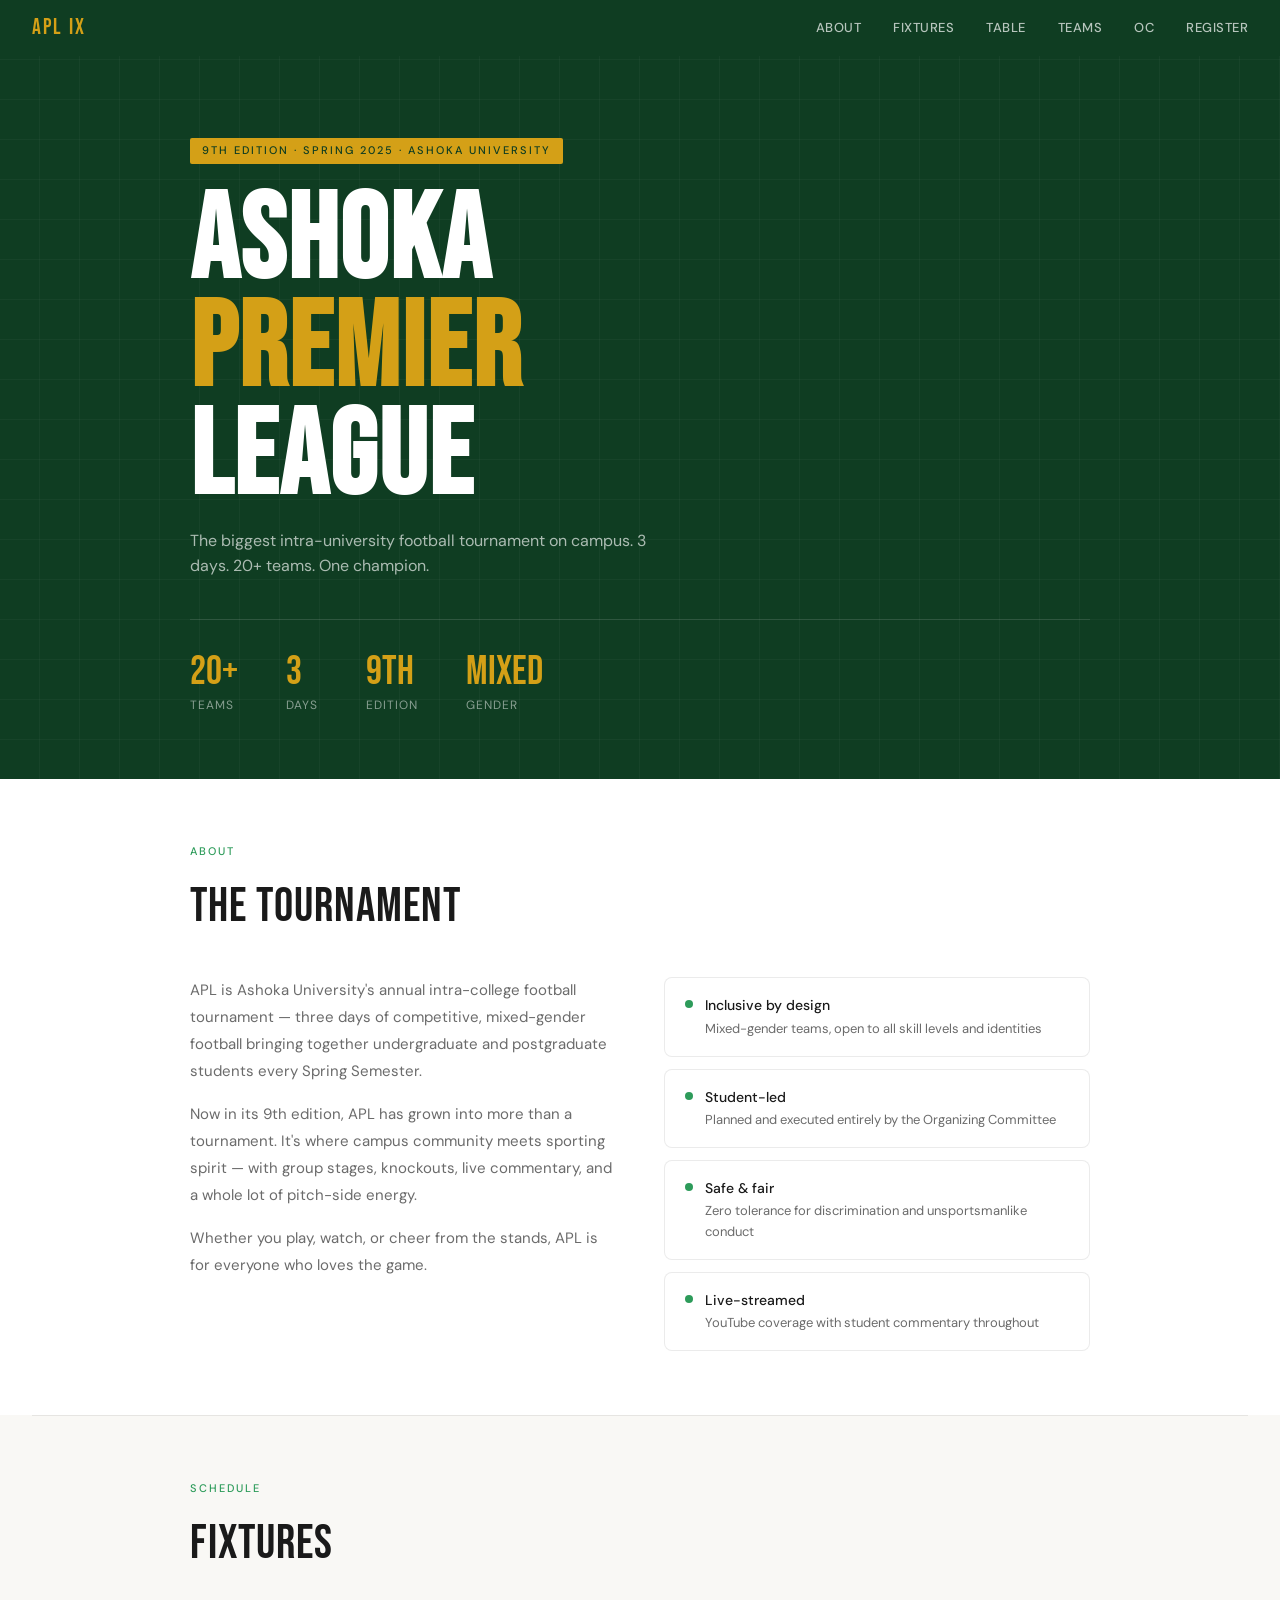
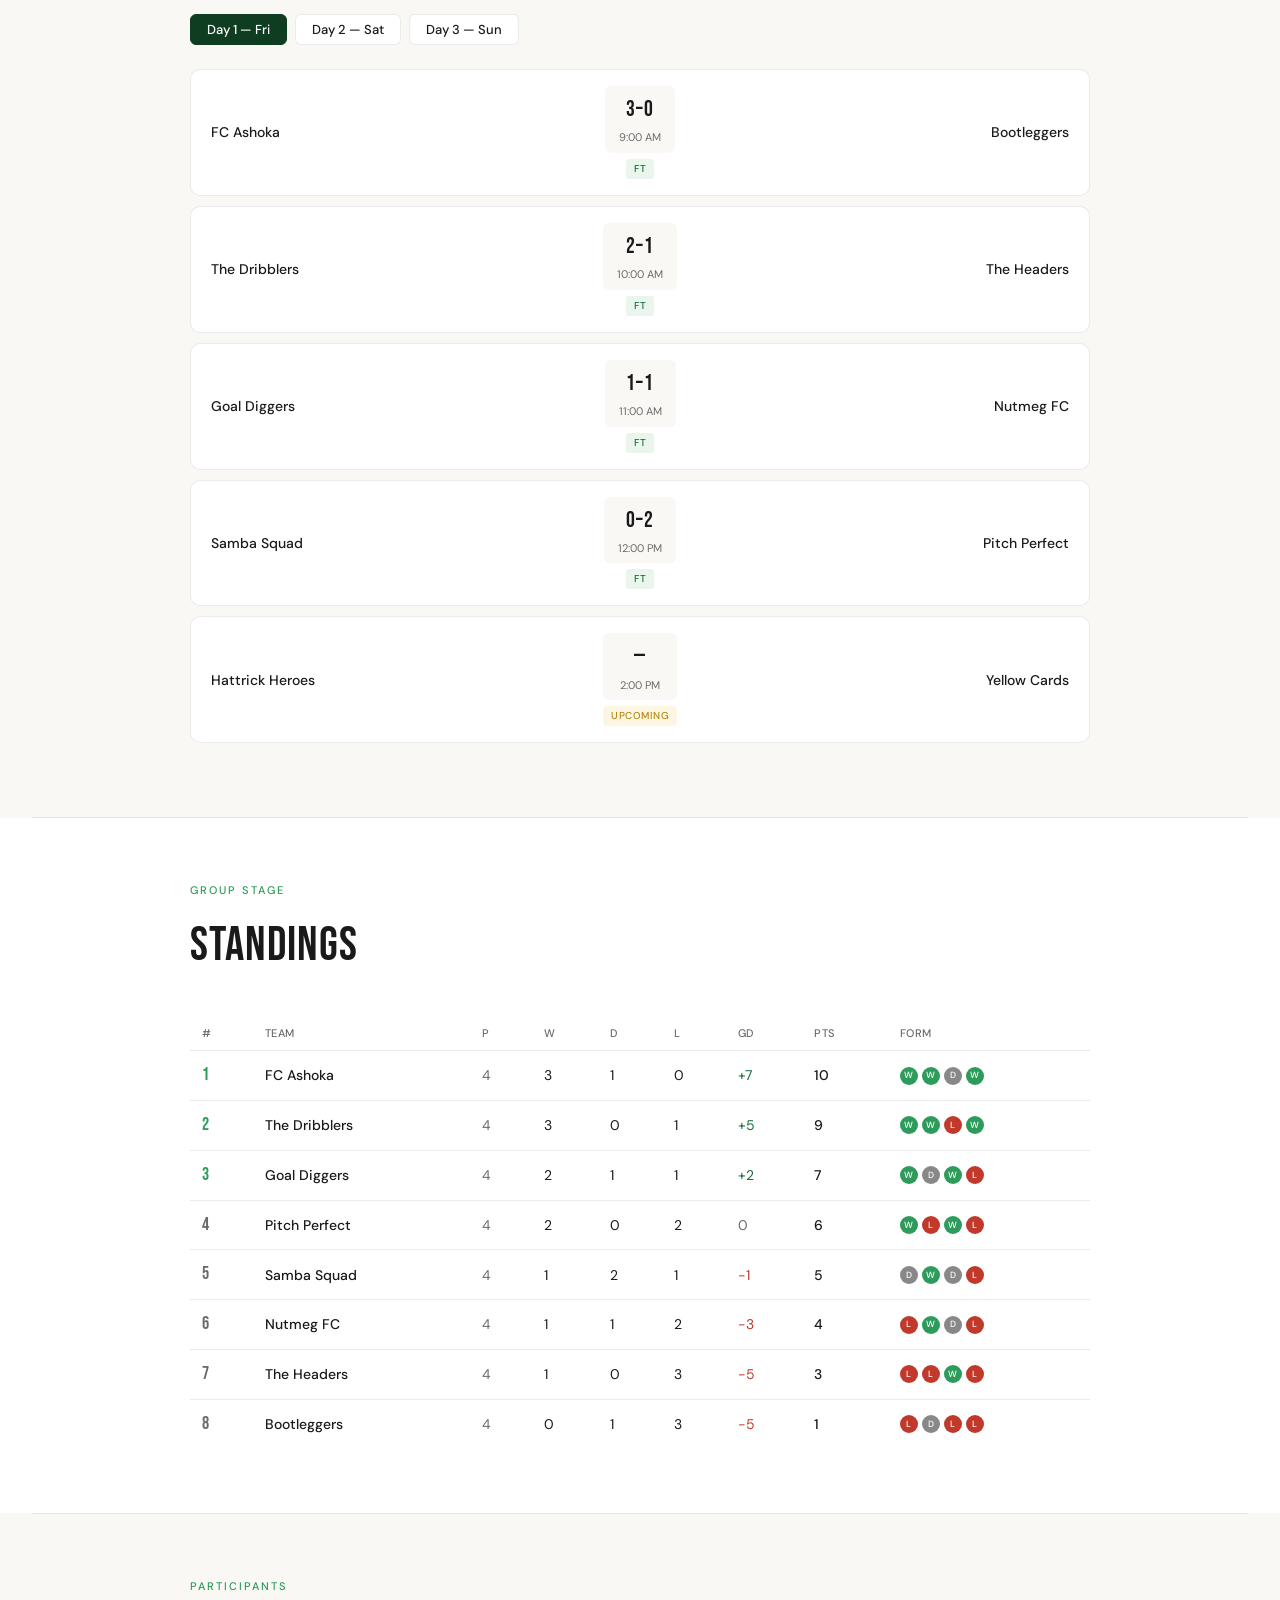
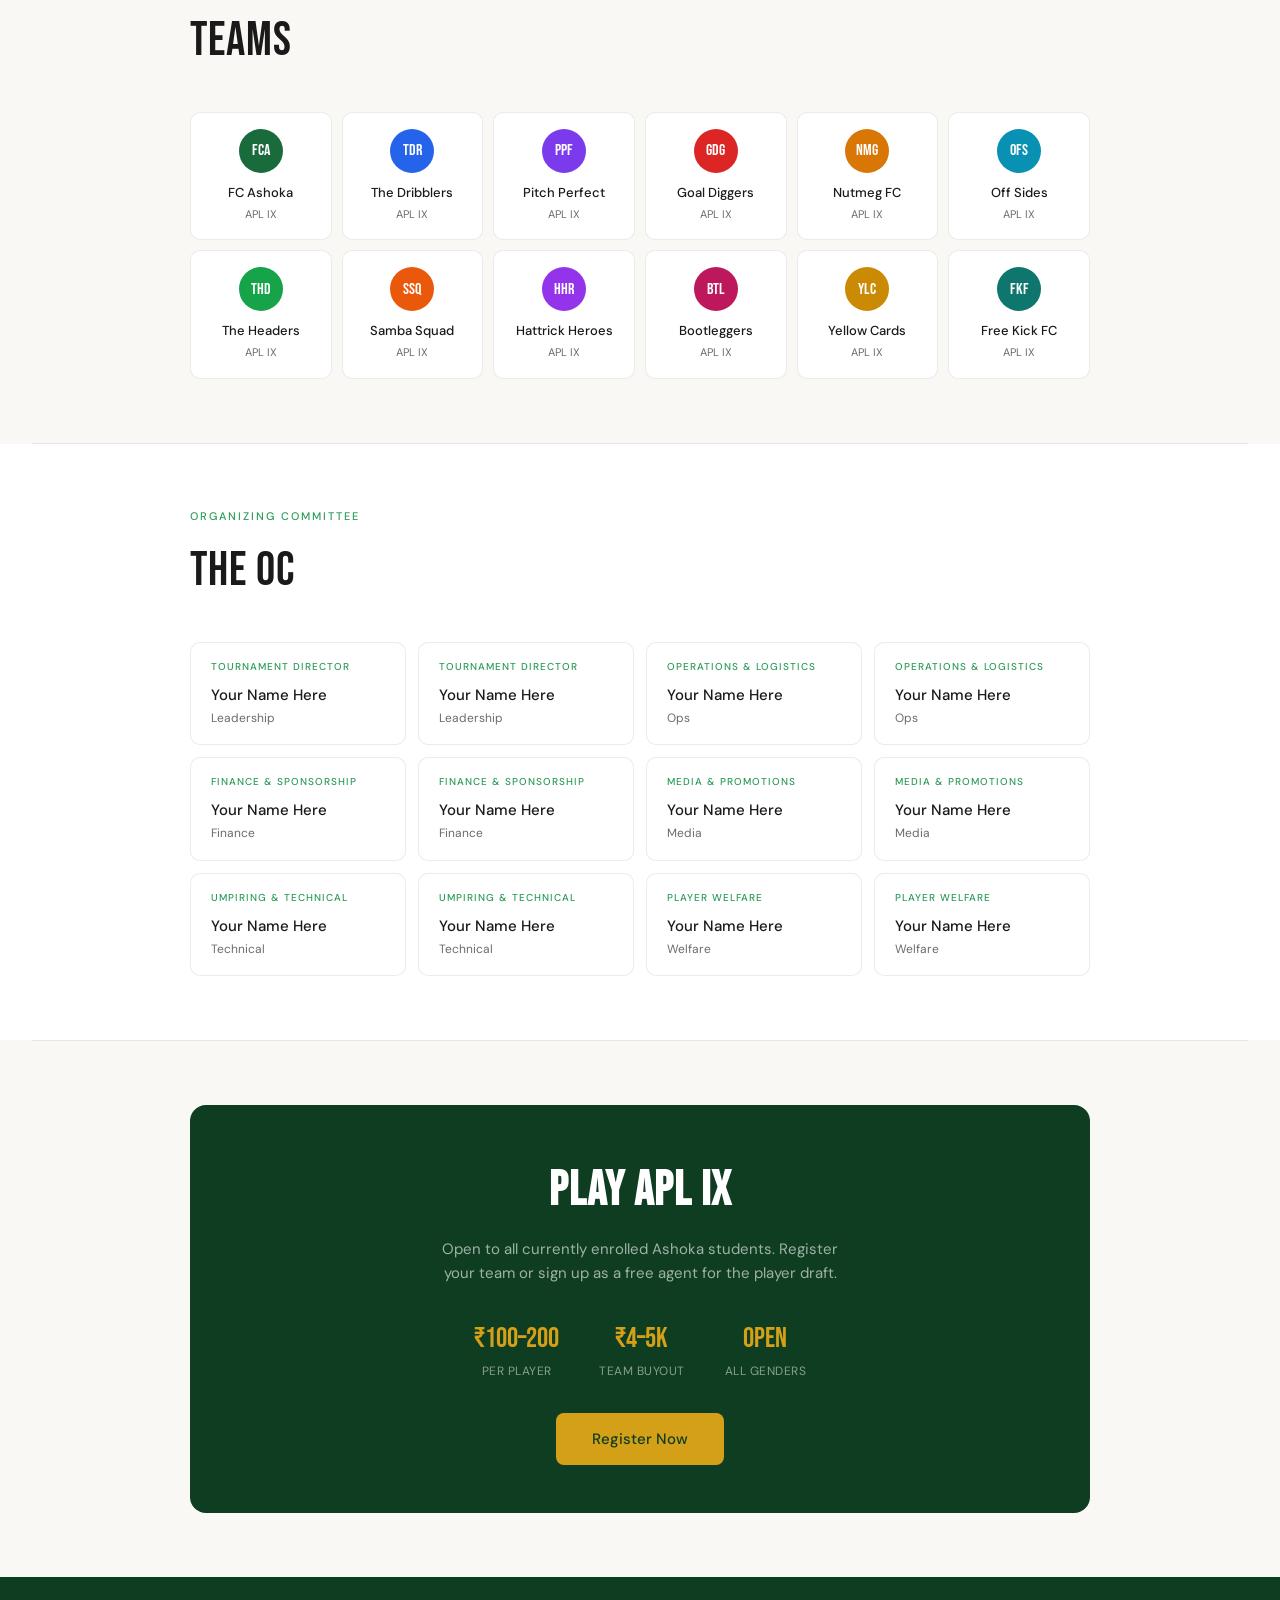
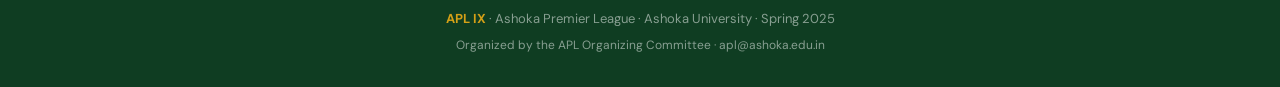
==== commit cebc8b06: "reset to placeholder site for approval" ====
--- a/index.html
+++ b/index.html
@@ -1,35 +1,442 @@
 <!DOCTYPE html>
 <html lang="en">
 <head>
-  <meta charset="UTF-8"/>
-  <meta name="viewport" content="width=device-width,initial-scale=1.0"/>
+  <meta charset="UTF-8" />
+  <meta name="viewport" content="width=device-width, initial-scale=1.0" />
   <title>APL IX — Ashoka Premier League</title>
-  <link rel="stylesheet" href="style.css"/>
+  <link rel="icon" type="image/x-icon" href="./apl.ico">
+  <meta name="description" content="Ashoka Premier League — 9th Edition. The biggest intra-university football tournament at Ashoka University." />
+  <link rel="preconnect" href="https://fonts.googleapis.com" />
+  <link rel="preconnect" href="https://fonts.gstatic.com" crossorigin />
+  <link href="https://fonts.googleapis.com/css2?family=Bebas+Neue&family=DM+Sans:opsz,wght@9..40,400;9..40,500&display=swap" rel="stylesheet" />
+  <style>
+    *, *::before, *::after { box-sizing: border-box; margin: 0; padding: 0; }
+
+    :root {
+      --green: #1a6b3c;
+      --green-light: #e8f5ee;
+      --green-mid: #2d9b5a;
+      --gold: #d4a017;
+      --gold-light: #fdf6e3;
+      --pitch: #0f3d22;
+      --white: #ffffff;
+      --off: #f9f8f5;
+      --ink: #1a1a1a;
+      --muted: #6b6b6b;
+      --border: rgba(0,0,0,0.08);
+    }
+
+    html { scroll-behavior: smooth; }
+
+    body {
+      font-family: 'DM Sans', sans-serif;
+      background: var(--off);
+      color: var(--ink);
+      line-height: 1.6;
+    }
+
+    /* ── NAV ── */
+    nav {
+      background: var(--pitch);
+      padding: 0 2rem;
+      display: flex;
+      align-items: center;
+      justify-content: space-between;
+      height: 56px;
+      position: sticky;
+      top: 0;
+      z-index: 100;
+    }
+    .nav-logo {
+      font-family: 'Bebas Neue', sans-serif;
+      font-size: 22px;
+      color: var(--gold);
+      letter-spacing: 2px;
+      text-decoration: none;
+    }
+    .nav-links { display: flex; gap: 2rem; }
+    .nav-links a {
+      color: rgba(255,255,255,0.7);
+      text-decoration: none;
+      font-size: 13px;
+      font-weight: 500;
+      letter-spacing: 0.5px;
+      text-transform: uppercase;
+      transition: color 0.2s;
+    }
+    .nav-links a:hover { color: var(--gold); }
+    .hamburger {
+      display: none;
+      flex-direction: column;
+      gap: 5px;
+      cursor: pointer;
+      background: none;
+      border: none;
+      padding: 4px;
+    }
+    .hamburger span {
+      display: block;
+      width: 22px;
+      height: 2px;
+      background: rgba(255,255,255,0.8);
+      border-radius: 2px;
+      transition: all 0.2s;
+    }
+    .mobile-menu {
+      display: none;
+      flex-direction: column;
+      background: var(--pitch);
+      padding: 1rem 2rem 1.5rem;
+      border-top: 1px solid rgba(255,255,255,0.08);
+    }
+    .mobile-menu.open { display: flex; }
+    .mobile-menu a {
+      color: rgba(255,255,255,0.7);
+      text-decoration: none;
+      font-size: 14px;
+      font-weight: 500;
+      text-transform: uppercase;
+      letter-spacing: 0.5px;
+      padding: 10px 0;
+      border-bottom: 1px solid rgba(255,255,255,0.06);
+    }
+    .mobile-menu a:last-child { border-bottom: none; }
+    .mobile-menu a:hover { color: var(--gold); }
+
+    /* ── HERO ── */
+    .hero {
+      background: var(--pitch);
+      color: white;
+      padding: 5rem 2rem 4rem;
+      position: relative;
+      overflow: hidden;
+    }
+    .hero::before {
+      content: '';
+      position: absolute;
+      inset: 0;
+      background:
+        repeating-linear-gradient(0deg, transparent, transparent 39px, rgba(255,255,255,0.03) 39px, rgba(255,255,255,0.03) 40px),
+        repeating-linear-gradient(90deg, transparent, transparent 39px, rgba(255,255,255,0.03) 39px, rgba(255,255,255,0.03) 40px);
+    }
+    .hero-inner { max-width: 900px; margin: 0 auto; position: relative; z-index: 1; }
+    .hero-edition {
+      display: inline-block;
+      background: var(--gold);
+      color: var(--pitch);
+      font-size: 11px;
+      font-weight: 500;
+      letter-spacing: 2px;
+      text-transform: uppercase;
+      padding: 4px 12px;
+      border-radius: 2px;
+      margin-bottom: 1.5rem;
+    }
+    .hero h1 {
+      font-family: 'Bebas Neue', sans-serif;
+      font-size: clamp(56px, 10vw, 120px);
+      line-height: 0.9;
+      letter-spacing: 2px;
+      margin-bottom: 1rem;
+    }
+    .hero h1 span { color: var(--gold); }
+    .hero-sub {
+      font-size: 16px;
+      color: rgba(255,255,255,0.65);
+      max-width: 480px;
+      margin-bottom: 2.5rem;
+    }
+    .hero-stats {
+      display: flex;
+      gap: 3rem;
+      flex-wrap: wrap;
+      padding-top: 2rem;
+      border-top: 1px solid rgba(255,255,255,0.1);
+    }
+    .hero-stat-val {
+      font-family: 'Bebas Neue', sans-serif;
+      font-size: 40px;
+      color: var(--gold);
+      line-height: 1;
+    }
+    .hero-stat-label {
+      font-size: 12px;
+      color: rgba(255,255,255,0.5);
+      text-transform: uppercase;
+      letter-spacing: 1px;
+      margin-top: 4px;
+    }
+
+    /* ── SECTIONS ── */
+    section { padding: 4rem 2rem; }
+    .section-inner { max-width: 900px; margin: 0 auto; }
+    .section-label {
+      font-size: 11px;
+      font-weight: 500;
+      letter-spacing: 2px;
+      text-transform: uppercase;
+      color: var(--green-mid);
+      margin-bottom: 0.5rem;
+    }
+    .section-title {
+      font-family: 'Bebas Neue', sans-serif;
+      font-size: clamp(28px, 5vw, 48px);
+      letter-spacing: 1px;
+      margin-bottom: 2rem;
+      color: var(--ink);
+    }
+    .divider { height: 1px; background: var(--border); margin: 0 2rem; }
+
+    /* ── ABOUT ── */
+    .about-grid { display: grid; grid-template-columns: 1fr 1fr; gap: 3rem; align-items: start; }
+    .about-text p { color: var(--muted); font-size: 15px; line-height: 1.8; margin-bottom: 1rem; }
+    .about-text p:last-child { margin-bottom: 0; }
+    .values-list { display: flex; flex-direction: column; gap: 12px; }
+    .value-item {
+      background: var(--white);
+      border: 0.5px solid var(--border);
+      border-radius: 8px;
+      padding: 1rem 1.25rem;
+      display: flex;
+      align-items: flex-start;
+      gap: 12px;
+    }
+    .value-dot {
+      width: 8px;
+      height: 8px;
+      border-radius: 50%;
+      background: var(--green-mid);
+      flex-shrink: 0;
+      margin-top: 6px;
+    }
+    .value-title { font-size: 14px; font-weight: 500; margin-bottom: 2px; }
+    .value-desc { font-size: 13px; color: var(--muted); }
+
+    /* ── FIXTURES ── */
+    .fixtures-tabs { display: flex; gap: 8px; margin-bottom: 1.5rem; flex-wrap: wrap; }
+    .tab-btn {
+      background: var(--white);
+      border: 0.5px solid var(--border);
+      border-radius: 6px;
+      padding: 6px 16px;
+      font-size: 13px;
+      font-weight: 500;
+      cursor: pointer;
+      transition: all 0.15s;
+      font-family: 'DM Sans', sans-serif;
+      color: var(--ink);
+    }
+    .tab-btn.active { background: var(--pitch); color: white; border-color: var(--pitch); }
+    .tab-btn:hover:not(.active) { background: var(--green-light); border-color: var(--green-mid); }
+    .fixture-card {
+      background: var(--white);
+      border: 0.5px solid var(--border);
+      border-radius: 10px;
+      padding: 1rem 1.25rem;
+      margin-bottom: 10px;
+      display: grid;
+      grid-template-columns: 1fr auto 1fr;
+      align-items: center;
+      gap: 1rem;
+    }
+    .team-name { font-size: 14px; font-weight: 500; }
+    .team-name.right { text-align: right; }
+    .score-box {
+      text-align: center;
+      background: var(--off);
+      border-radius: 6px;
+      padding: 6px 14px;
+      min-width: 64px;
+    }
+    .score-val { font-family: 'Bebas Neue', sans-serif; font-size: 22px; letter-spacing: 1px; color: var(--ink); }
+    .score-time { font-size: 11px; color: var(--muted); margin-top: 2px; }
+    .fixture-meta { font-size: 12px; color: var(--muted); text-align: center; margin-top: 6px; }
+    .badge {
+      display: inline-block;
+      font-size: 10px;
+      font-weight: 500;
+      letter-spacing: 0.5px;
+      text-transform: uppercase;
+      padding: 2px 8px;
+      border-radius: 3px;
+    }
+    .badge-live { background: #fdecea; color: #c0392b; }
+    .badge-done { background: #eaf5ee; color: #1a6b3c; }
+    .badge-up { background: #fdf6e3; color: #b7860b; }
+
+    /* ── STANDINGS ── */
+    .standings-table { width: 100%; border-collapse: collapse; font-size: 14px; }
+    .standings-table th {
+      text-align: left;
+      padding: 8px 12px;
+      font-size: 11px;
+      font-weight: 500;
+      color: var(--muted);
+      text-transform: uppercase;
+      letter-spacing: 0.5px;
+      border-bottom: 1px solid var(--border);
+    }
+    .standings-table td { padding: 10px 12px; border-bottom: 0.5px solid var(--border); vertical-align: middle; }
+    .standings-table tr:last-child td { border-bottom: none; }
+    .standings-table tbody tr:hover td { background: var(--off); }
+    .rank-num { font-family: 'Bebas Neue', sans-serif; font-size: 18px; color: var(--muted); }
+    .rank-num.top { color: var(--green-mid); }
+    .pts { font-weight: 500; color: var(--ink); }
+    .form-dots { display: flex; gap: 4px; }
+    .form-dot {
+      width: 18px; height: 18px;
+      border-radius: 50%;
+      font-size: 9px;
+      font-weight: 500;
+      display: flex;
+      align-items: center;
+      justify-content: center;
+      color: white;
+    }
+    .fd-w { background: var(--green-mid); }
+    .fd-d { background: #888; }
+    .fd-l { background: #c0392b; }
+
+    /* ── TEAMS ── */
+    .teams-grid { display: grid; grid-template-columns: repeat(auto-fill, minmax(140px, 1fr)); gap: 10px; }
+    .team-card {
+      background: var(--white);
+      border: 0.5px solid var(--border);
+      border-radius: 10px;
+      padding: 1rem;
+      text-align: center;
+      transition: all 0.15s;
+    }
+    .team-card:hover { border-color: var(--green-mid); background: var(--green-light); }
+    .team-icon {
+      width: 44px; height: 44px;
+      border-radius: 50%;
+      margin: 0 auto 10px;
+      display: flex;
+      align-items: center;
+      justify-content: center;
+      font-family: 'Bebas Neue', sans-serif;
+      font-size: 16px;
+      color: white;
+    }
+    .team-card-name { font-size: 13px; font-weight: 500; color: var(--ink); }
+    .team-card-meta { font-size: 11px; color: var(--muted); margin-top: 2px; }
+
+    /* ── OC ── */
+    .oc-grid { display: grid; grid-template-columns: repeat(auto-fill, minmax(200px, 1fr)); gap: 12px; }
+    .oc-card {
+      background: var(--white);
+      border: 0.5px solid var(--border);
+      border-radius: 10px;
+      padding: 1rem 1.25rem;
+    }
+    .oc-role { font-size: 10px; font-weight: 500; letter-spacing: 1px; text-transform: uppercase; color: var(--green-mid); margin-bottom: 8px; }
+    .oc-name { font-size: 15px; font-weight: 500; margin-bottom: 2px; }
+    .oc-dept { font-size: 12px; color: var(--muted); }
+
+    /* ── REGISTER ── */
+    .register-box {
+      background: var(--pitch);
+      border-radius: 16px;
+      padding: 3rem;
+      color: white;
+      text-align: center;
+    }
+    .register-box h2 {
+      font-family: 'Bebas Neue', sans-serif;
+      font-size: 48px;
+      letter-spacing: 1px;
+      margin-bottom: 0.5rem;
+    }
+    .register-box p {
+      color: rgba(255,255,255,0.6);
+      font-size: 15px;
+      margin-bottom: 2rem;
+      max-width: 420px;
+      margin-left: auto;
+      margin-right: auto;
+    }
+    .reg-info { display: flex; justify-content: center; gap: 2.5rem; margin-bottom: 2rem; flex-wrap: wrap; }
+    .reg-info-item { text-align: center; }
+    .reg-info-val { font-family: 'Bebas Neue', sans-serif; font-size: 28px; color: var(--gold); }
+    .reg-info-label { font-size: 12px; color: rgba(255,255,255,0.5); text-transform: uppercase; letter-spacing: 0.5px; }
+    .cta-btn {
+      display: inline-block;
+      background: var(--gold);
+      color: var(--pitch);
+      border: none;
+      border-radius: 8px;
+      padding: 14px 36px;
+      font-size: 15px;
+      font-weight: 500;
+      cursor: pointer;
+      font-family: 'DM Sans', sans-serif;
+      text-decoration: none;
+      transition: opacity 0.15s;
+    }
+    .cta-btn:hover { opacity: 0.9; }
+
+    /* ── FOOTER ── */
+    footer {
+      background: var(--pitch);
+      color: rgba(255,255,255,0.5);
+      text-align: center;
+      padding: 2rem;
+      font-size: 13px;
+    }
+    footer strong { color: var(--gold); }
+
+    /* ── RESPONSIVE ── */
+    @media (max-width: 700px) {
+      .nav-links { display: none; }
+      .hamburger { display: flex; }
+      .about-grid { grid-template-columns: 1fr; }
+      .hero-stats { gap: 1.5rem; }
+      .fixture-card { grid-template-columns: 1fr auto 1fr; gap: 8px; }
+      .team-name { font-size: 12px; }
+      .standings-table th:nth-child(4),
+      .standings-table td:nth-child(4),
+      .standings-table th:nth-child(5),
+      .standings-table td:nth-child(5),
+      .standings-table th:nth-child(9),
+      .standings-table td:nth-child(9) { display: none; }
+      .register-box { padding: 2rem 1.5rem; }
+      .reg-info { gap: 1.5rem; }
+    }
+  </style>
 </head>
 <body>
-<nav class="masthead">
-  <div class="masthead-inner">
-    <a class="masthead-logo" href="index.html">APL <span>IX</span></a>
-    <ul class="nav-links">
-      <li><a href="index.html" class="active">Home</a></li>
-      <li><a href="fixtures.html">Fixtures</a></li>
-      <li><a href="standings.html">Standings</a></li>
-      <li><a href="teams.html">Teams</a></li>
-      <li><a href="oc.html">The OC</a></li>
-    </ul>
-    <button class="hamburger" id="hamburger"><span></span><span></span><span></span></button>
+
+<!-- NAV -->
+<nav>
+  <a class="nav-logo" href="#">APL IX</a>
+  <div class="nav-links">
+    <a href="#about">About</a>
+    <a href="#fixtures">Fixtures</a>
+    <a href="#standings">Table</a>
+    <a href="#teams">Teams</a>
+    <a href="#oc">OC</a>
+    <a href="#register">Register</a>
   </div>
-  <div class="mobile-menu" id="mobile-menu">
-    <a href="index.html">Home</a><a href="fixtures.html">Fixtures</a>
-    <a href="standings.html">Standings</a><a href="teams.html">Teams</a><a href="oc.html">The OC</a>
-  </div>
+  <button class="hamburger" id="hamburger" aria-label="Open menu">
+    <span></span><span></span><span></span>
+  </button>
 </nav>
-
+<div class="mobile-menu" id="mobile-menu">
+  <a href="#about" onclick="closeMobile()">About</a>
+  <a href="#fixtures" onclick="closeMobile()">Fixtures</a>
+  <a href="#standings" onclick="closeMobile()">Table</a>
+  <a href="#teams" onclick="closeMobile()">Teams</a>
+  <a href="#oc" onclick="closeMobile()">OC</a>
+  <a href="#register" onclick="closeMobile()">Register</a>
+</div>
+
+<!-- HERO -->
 <div class="hero">
   <div class="hero-inner">
     <div class="hero-edition">9th Edition · Spring 2025 · Ashoka University</div>
     <h1>ASHOKA<br><span>PREMIER</span><br>LEAGUE</h1>
-    <p class="hero-sub">Three days. Twenty-plus teams. One champion. The annual intra-university football tournament returns.</p>
+    <p class="hero-sub">The biggest intra-university football tournament on campus. 3 days. 20+ teams. One champion.</p>
     <div class="hero-stats">
       <div><div class="hero-stat-val">20+</div><div class="hero-stat-label">Teams</div></div>
       <div><div class="hero-stat-val">3</div><div class="hero-stat-label">Days</div></div>
@@ -39,61 +446,256 @@
   </div>
 </div>
 
-<div style="max-width:960px;margin:2.5rem auto;padding:0 1.5rem;">
-  <div class="quick-links">
-    <a href="fixtures.html" class="quick-link"><span class="ql-title">Fixtures</span><span class="ql-label">Schedule & Results</span></a>
-    <a href="standings.html" class="quick-link"><span class="ql-title">Standings</span><span class="ql-label">Group Table</span></a>
-    <a href="teams.html" class="quick-link"><span class="ql-title">Teams</span><span class="ql-label">All Squads</span></a>
-    <a href="oc.html" class="quick-link"><span class="ql-title">The OC</span><span class="ql-label">Organising Committee</span></a>
-  </div>
-</div>
-
-<div class="page" style="padding-top:0;">
-  <div style="background:var(--white);border:0.5px solid var(--border);border-radius:12px;padding:2.5rem;">
+<!-- ABOUT -->
+<section id="about" style="background: var(--white);">
+  <div class="section-inner">
     <div class="section-label">About</div>
     <div class="section-title">The Tournament</div>
-    <div style="display:grid;grid-template-columns:3fr 2fr;gap:3rem;align-items:start;">
-      <div>
-        <p style="color:var(--muted);font-size:15px;line-height:1.85;margin-bottom:1rem;">APL is Ashoka University's annual intra-college football tournament — three days of competitive, mixed-gender football bringing together undergraduate and postgraduate students every Spring Semester.</p>
-        <p style="color:var(--muted);font-size:15px;line-height:1.85;margin-bottom:1rem;">Now in its ninth edition, APL has grown into more than a tournament. It's where campus community meets sporting spirit — with group stages, knockouts, live commentary, and a whole lot of pitch-side energy.</p>
-        <p style="color:var(--muted);font-size:15px;line-height:1.85;">Whether you play, watch, or cheer from the stands, APL is for everyone who loves the game.</p>
+    <div class="about-grid">
+      <div class="about-text">
+        <p>APL is Ashoka University's annual intra-college football tournament — three days of competitive, mixed-gender football bringing together undergraduate and postgraduate students every Spring Semester.</p>
+        <p>Now in its 9th edition, APL has grown into more than a tournament. It's where campus community meets sporting spirit — with group stages, knockouts, live commentary, and a whole lot of pitch-side energy.</p>
+        <p>Whether you play, watch, or cheer from the stands, APL is for everyone who loves the game.</p>
       </div>
-      <div style="display:flex;flex-direction:column;gap:12px;">
-        <div style="background:var(--off);border-radius:8px;padding:1rem 1.25rem;display:flex;gap:12px;align-items:flex-start;">
-          <div style="width:8px;height:8px;border-radius:50%;background:var(--green-mid);flex-shrink:0;margin-top:6px;"></div>
-          <div><div style="font-size:14px;font-weight:500;margin-bottom:2px;">Inclusive by design</div><div style="font-size:13px;color:var(--muted);">Mixed-gender teams, open to all skill levels</div></div>
-        </div>
-        <div style="background:var(--off);border-radius:8px;padding:1rem 1.25rem;display:flex;gap:12px;align-items:flex-start;">
-          <div style="width:8px;height:8px;border-radius:50%;background:var(--green-mid);flex-shrink:0;margin-top:6px;"></div>
-          <div><div style="font-size:14px;font-weight:500;margin-bottom:2px;">Student-led</div><div style="font-size:13px;color:var(--muted);">Planned entirely by the Organizing Committee</div></div>
-        </div>
-        <div style="background:var(--off);border-radius:8px;padding:1rem 1.25rem;display:flex;gap:12px;align-items:flex-start;">
-          <div style="width:8px;height:8px;border-radius:50%;background:var(--green-mid);flex-shrink:0;margin-top:6px;"></div>
-          <div><div style="font-size:14px;font-weight:500;margin-bottom:2px;">Safe & fair</div><div style="font-size:13px;color:var(--muted);">Zero tolerance for discrimination</div></div>
-        </div>
-        <div style="background:var(--off);border-radius:8px;padding:1rem 1.25rem;display:flex;gap:12px;align-items:flex-start;">
-          <div style="width:8px;height:8px;border-radius:50%;background:var(--green-mid);flex-shrink:0;margin-top:6px;"></div>
-          <div><div style="font-size:14px;font-weight:500;margin-bottom:2px;">Live-streamed</div><div style="font-size:13px;color:var(--muted);">YouTube coverage with student commentary</div></div>
-        </div>
+      <div class="values-list">
+        <div class="value-item"><div class="value-dot"></div><div><div class="value-title">Inclusive by design</div><div class="value-desc">Mixed-gender teams, open to all skill levels and identities</div></div></div>
+        <div class="value-item"><div class="value-dot"></div><div><div class="value-title">Student-led</div><div class="value-desc">Planned and executed entirely by the Organizing Committee</div></div></div>
+        <div class="value-item"><div class="value-dot"></div><div><div class="value-title">Safe &amp; fair</div><div class="value-desc">Zero tolerance for discrimination and unsportsmanlike conduct</div></div></div>
+        <div class="value-item"><div class="value-dot"></div><div><div class="value-title">Live-streamed</div><div class="value-desc">YouTube coverage with student commentary throughout</div></div></div>
       </div>
     </div>
-    <div style="height:1px;background:var(--border);margin:2.5rem 0;"></div>
-    <div class="register-block">
-      <h2>Play APL IX</h2>
+  </div>
+</section>
+
+<div class="divider"></div>
+
+<!-- FIXTURES -->
+<section id="fixtures">
+  <div class="section-inner">
+    <div class="section-label">Schedule</div>
+    <div class="section-title">Fixtures</div>
+    <div class="fixtures-tabs">
+      <button class="tab-btn active" onclick="showDay(1, this)">Day 1 — Fri</button>
+      <button class="tab-btn" onclick="showDay(2, this)">Day 2 — Sat</button>
+      <button class="tab-btn" onclick="showDay(3, this)">Day 3 — Sun</button>
+    </div>
+    <div id="fixtures-list"></div>
+  </div>
+</section>
+
+<div class="divider"></div>
+
+<!-- STANDINGS -->
+<section id="standings" style="background: var(--white);">
+  <div class="section-inner">
+    <div class="section-label">Group Stage</div>
+    <div class="section-title">Standings</div>
+    <div style="overflow-x: auto;">
+      <table class="standings-table">
+        <thead>
+          <tr>
+            <th>#</th>
+            <th>Team</th>
+            <th>P</th>
+            <th>W</th>
+            <th>D</th>
+            <th>L</th>
+            <th>GD</th>
+            <th>Pts</th>
+            <th>Form</th>
+          </tr>
+        </thead>
+        <tbody id="standings-body"></tbody>
+      </table>
+    </div>
+  </div>
+</section>
+
+<div class="divider"></div>
+
+<!-- TEAMS -->
+<section id="teams">
+  <div class="section-inner">
+    <div class="section-label">Participants</div>
+    <div class="section-title">Teams</div>
+    <div class="teams-grid" id="teams-grid"></div>
+  </div>
+</section>
+
+<div class="divider"></div>
+
+<!-- OC -->
+<section id="oc" style="background: var(--white);">
+  <div class="section-inner">
+    <div class="section-label">Organizing Committee</div>
+    <div class="section-title">The OC</div>
+    <div class="oc-grid" id="oc-grid"></div>
+  </div>
+</section>
+
+<div class="divider"></div>
+
+<!-- REGISTER -->
+<section id="register">
+  <div class="section-inner">
+    <div class="register-box">
+      <h2>PLAY APL IX</h2>
       <p>Open to all currently enrolled Ashoka students. Register your team or sign up as a free agent for the player draft.</p>
-      <div class="reg-facts">
-        <div><div class="reg-fact-val">₹100–200</div><div class="reg-fact-label">Per player</div></div>
-        <div><div class="reg-fact-val">₹4–5K</div><div class="reg-fact-label">Team buyout</div></div>
-        <div><div class="reg-fact-val">Open</div><div class="reg-fact-label">All genders</div></div>
+      <div class="reg-info">
+        <div class="reg-info-item"><div class="reg-info-val">₹100–200</div><div class="reg-info-label">Per player</div></div>
+        <div class="reg-info-item"><div class="reg-info-val">₹4–5K</div><div class="reg-info-label">Team buyout</div></div>
+        <div class="reg-info-item"><div class="reg-info-val">Open</div><div class="reg-info-label">All genders</div></div>
       </div>
+      <!-- Replace href with your actual Google Form or registration link -->
       <a class="cta-btn" href="#" target="_blank" rel="noopener">Register Now</a>
     </div>
   </div>
-</div>
-
-<footer><strong>APL IX</strong> · Ashoka Premier League · Ashoka University · Spring 2025<br><span style="display:block;margin-top:6px;opacity:0.6;">Organised by the APL Organizing Committee · apl@ashoka.edu.in</span></footer>
+</section>
+
+<!-- FOOTER -->
+<footer>
+  <strong>APL IX</strong> · Ashoka Premier League · Ashoka University · Spring 2025<br>
+  <span style="font-size: 12px; margin-top: 6px; display: block;">Organized by the APL Organizing Committee · apl@ashoka.edu.in</span>
+</footer>
+
 <script>
-  document.getElementById('hamburger').addEventListener('click',()=>document.getElementById('mobile-menu').classList.toggle('open'));
+  /* ── MOBILE MENU ── */
+  const hamburger = document.getElementById('hamburger');
+  const mobileMenu = document.getElementById('mobile-menu');
+  hamburger.addEventListener('click', () => mobileMenu.classList.toggle('open'));
+  function closeMobile() { mobileMenu.classList.remove('open'); }
+
+  /* ── DATA: edit these to match real teams ── */
+  const teams = [
+    { name: 'FC Ashoka',       abbr: 'FCA', color: '#1a6b3c' },
+    { name: 'The Dribblers',   abbr: 'TDR', color: '#2563eb' },
+    { name: 'Pitch Perfect',   abbr: 'PPF', color: '#7c3aed' },
+    { name: 'Goal Diggers',    abbr: 'GDG', color: '#dc2626' },
+    { name: 'Nutmeg FC',       abbr: 'NMG', color: '#d97706' },
+    { name: 'Off Sides',       abbr: 'OFS', color: '#0891b2' },
+    { name: 'The Headers',     abbr: 'THD', color: '#16a34a' },
+    { name: 'Samba Squad',     abbr: 'SSQ', color: '#ea580c' },
+    { name: 'Hattrick Heroes', abbr: 'HHR', color: '#9333ea' },
+    { name: 'Bootleggers',     abbr: 'BTL', color: '#be185d' },
+    { name: 'Yellow Cards',    abbr: 'YLC', color: '#ca8a04' },
+    { name: 'Free Kick FC',    abbr: 'FKF', color: '#0f766e' },
+  ];
+
+  const teamsGrid = document.getElementById('teams-grid');
+  teams.forEach(t => {
+    teamsGrid.innerHTML += `
+      <div class="team-card">
+        <div class="team-icon" style="background:${t.color}">${t.abbr}</div>
+        <div class="team-card-name">${t.name}</div>
+        <div class="team-card-meta">APL IX</div>
+      </div>`;
+  });
+
+  /* ── DATA: edit standings ── */
+  const standings = [
+    { rank:1, team:'FC Ashoka',       p:4, w:3, d:1, l:0, gd:7,  pts:10, form:['W','W','D','W'] },
+    { rank:2, team:'The Dribblers',   p:4, w:3, d:0, l:1, gd:5,  pts:9,  form:['W','W','L','W'] },
+    { rank:3, team:'Goal Diggers',    p:4, w:2, d:1, l:1, gd:2,  pts:7,  form:['W','D','W','L'] },
+    { rank:4, team:'Pitch Perfect',   p:4, w:2, d:0, l:2, gd:0,  pts:6,  form:['W','L','W','L'] },
+    { rank:5, team:'Samba Squad',     p:4, w:1, d:2, l:1, gd:-1, pts:5,  form:['D','W','D','L'] },
+    { rank:6, team:'Nutmeg FC',       p:4, w:1, d:1, l:2, gd:-3, pts:4,  form:['L','W','D','L'] },
+    { rank:7, team:'The Headers',     p:4, w:1, d:0, l:3, gd:-5, pts:3,  form:['L','L','W','L'] },
+    { rank:8, team:'Bootleggers',     p:4, w:0, d:1, l:3, gd:-5, pts:1,  form:['L','D','L','L'] },
+  ];
+  const sb = document.getElementById('standings-body');
+  standings.forEach(s => {
+    const formHtml = s.form.map(f => `<div class="form-dot fd-${f.toLowerCase()}">${f}</div>`).join('');
+    const gdColor = s.gd > 0 ? 'color:#1a6b3c' : s.gd < 0 ? 'color:#c0392b' : 'color:var(--muted)';
+    sb.innerHTML += `
+      <tr>
+        <td><span class="rank-num${s.rank <= 3 ? ' top' : ''}">${s.rank}</span></td>
+        <td style="font-weight:500">${s.team}</td>
+        <td style="color:var(--muted)">${s.p}</td>
+        <td>${s.w}</td><td>${s.d}</td><td>${s.l}</td>
+        <td style="${gdColor}">${s.gd > 0 ? '+' : ''}${s.gd}</td>
+        <td><span class="pts">${s.pts}</span></td>
+        <td><div class="form-dots">${formHtml}</div></td>
+      </tr>`;
+  });
+
+  /* ── DATA: edit fixtures ── */
+  const fixtures = {
+    1: [
+      { home:'FC Ashoka',       away:'Bootleggers',     score:'3–0', time:'9:00 AM',  status:'done' },
+      { home:'The Dribblers',   away:'The Headers',     score:'2–1', time:'10:00 AM', status:'done' },
+      { home:'Goal Diggers',    away:'Nutmeg FC',       score:'1–1', time:'11:00 AM', status:'done' },
+      { home:'Samba Squad',     away:'Pitch Perfect',   score:'0–2', time:'12:00 PM', status:'done' },
+      { home:'Hattrick Heroes', away:'Yellow Cards',    score:'—',   time:'2:00 PM',  status:'upcoming' },
+    ],
+    2: [
+      { home:'FC Ashoka',    away:'Pitch Perfect',  score:'2–1', time:'9:00 AM',  status:'done' },
+      { home:'Goal Diggers', away:'The Headers',    score:'2–0', time:'10:00 AM', status:'done' },
+      { home:'Nutmeg FC',    away:'Samba Squad',    score:'1–2', time:'11:00 AM', status:'done' },
+      { home:'The Dribblers',away:'Bootleggers',    score:'—',   time:'12:00 PM', status:'live' },
+      { home:'Free Kick FC', away:'Off Sides',      score:'—',   time:'2:30 PM',  status:'upcoming' },
+    ],
+    3: [
+      { home:'QF 1',        away:'QF 2',        score:'—', time:'9:00 AM',  status:'upcoming' },
+      { home:'QF 3',        away:'QF 4',        score:'—', time:'10:30 AM', status:'upcoming' },
+      { home:'3rd Place',   away:'3rd Place',   score:'—', time:'12:30 PM', status:'upcoming' },
+      { home:'Winner SF1',  away:'Winner SF2',  score:'—', time:'2:30 PM',  status:'upcoming' },
+    ],
+  };
+
+  let currentDay = 1;
+  function showDay(d, btn) {
+    currentDay = d;
+    document.querySelectorAll('.tab-btn').forEach(b => b.classList.remove('active'));
+    btn.classList.add('active');
+    renderFixtures();
+  }
+  function renderFixtures() {
+    const fl = document.getElementById('fixtures-list');
+    fl.innerHTML = '';
+    fixtures[currentDay].forEach(f => {
+      const badgeClass = f.status === 'live' ? 'badge-live' : f.status === 'done' ? 'badge-done' : 'badge-up';
+      const badgeText  = f.status === 'live' ? 'LIVE' : f.status === 'done' ? 'FT' : 'Upcoming';
+      fl.innerHTML += `
+        <div class="fixture-card">
+          <div class="team-name">${f.home}</div>
+          <div>
+            <div class="score-box">
+              <div class="score-val">${f.score}</div>
+              <div class="score-time">${f.time}</div>
+            </div>
+            <div class="fixture-meta"><span class="badge ${badgeClass}">${badgeText}</span></div>
+          </div>
+          <div class="team-name right">${f.away}</div>
+        </div>`;
+    });
+  }
+  renderFixtures();
+
+  /* ── DATA: edit OC names ── */
+  const oc = [
+    { role:'Tournament Director',    name:'Your Name Here', dept:'Leadership' },
+    { role:'Tournament Director',    name:'Your Name Here', dept:'Leadership' },
+    { role:'Operations & Logistics', name:'Your Name Here', dept:'Ops' },
+    { role:'Operations & Logistics', name:'Your Name Here', dept:'Ops' },
+    { role:'Finance & Sponsorship',  name:'Your Name Here', dept:'Finance' },
+    { role:'Finance & Sponsorship',  name:'Your Name Here', dept:'Finance' },
+    { role:'Media & Promotions',     name:'Your Name Here', dept:'Media' },
+    { role:'Media & Promotions',     name:'Your Name Here', dept:'Media' },
+    { role:'Umpiring & Technical',   name:'Your Name Here', dept:'Technical' },
+    { role:'Umpiring & Technical',   name:'Your Name Here', dept:'Technical' },
+    { role:'Player Welfare',         name:'Your Name Here', dept:'Welfare' },
+    { role:'Player Welfare',         name:'Your Name Here', dept:'Welfare' },
+  ];
+  const og = document.getElementById('oc-grid');
+  oc.forEach(o => {
+    og.innerHTML += `
+      <div class="oc-card">
+        <div class="oc-role">${o.role}</div>
+        <div class="oc-name">${o.name}</div>
+        <div class="oc-dept">${o.dept}</div>
+      </div>`;
+  });
 </script>
+
 </body>
 </html>
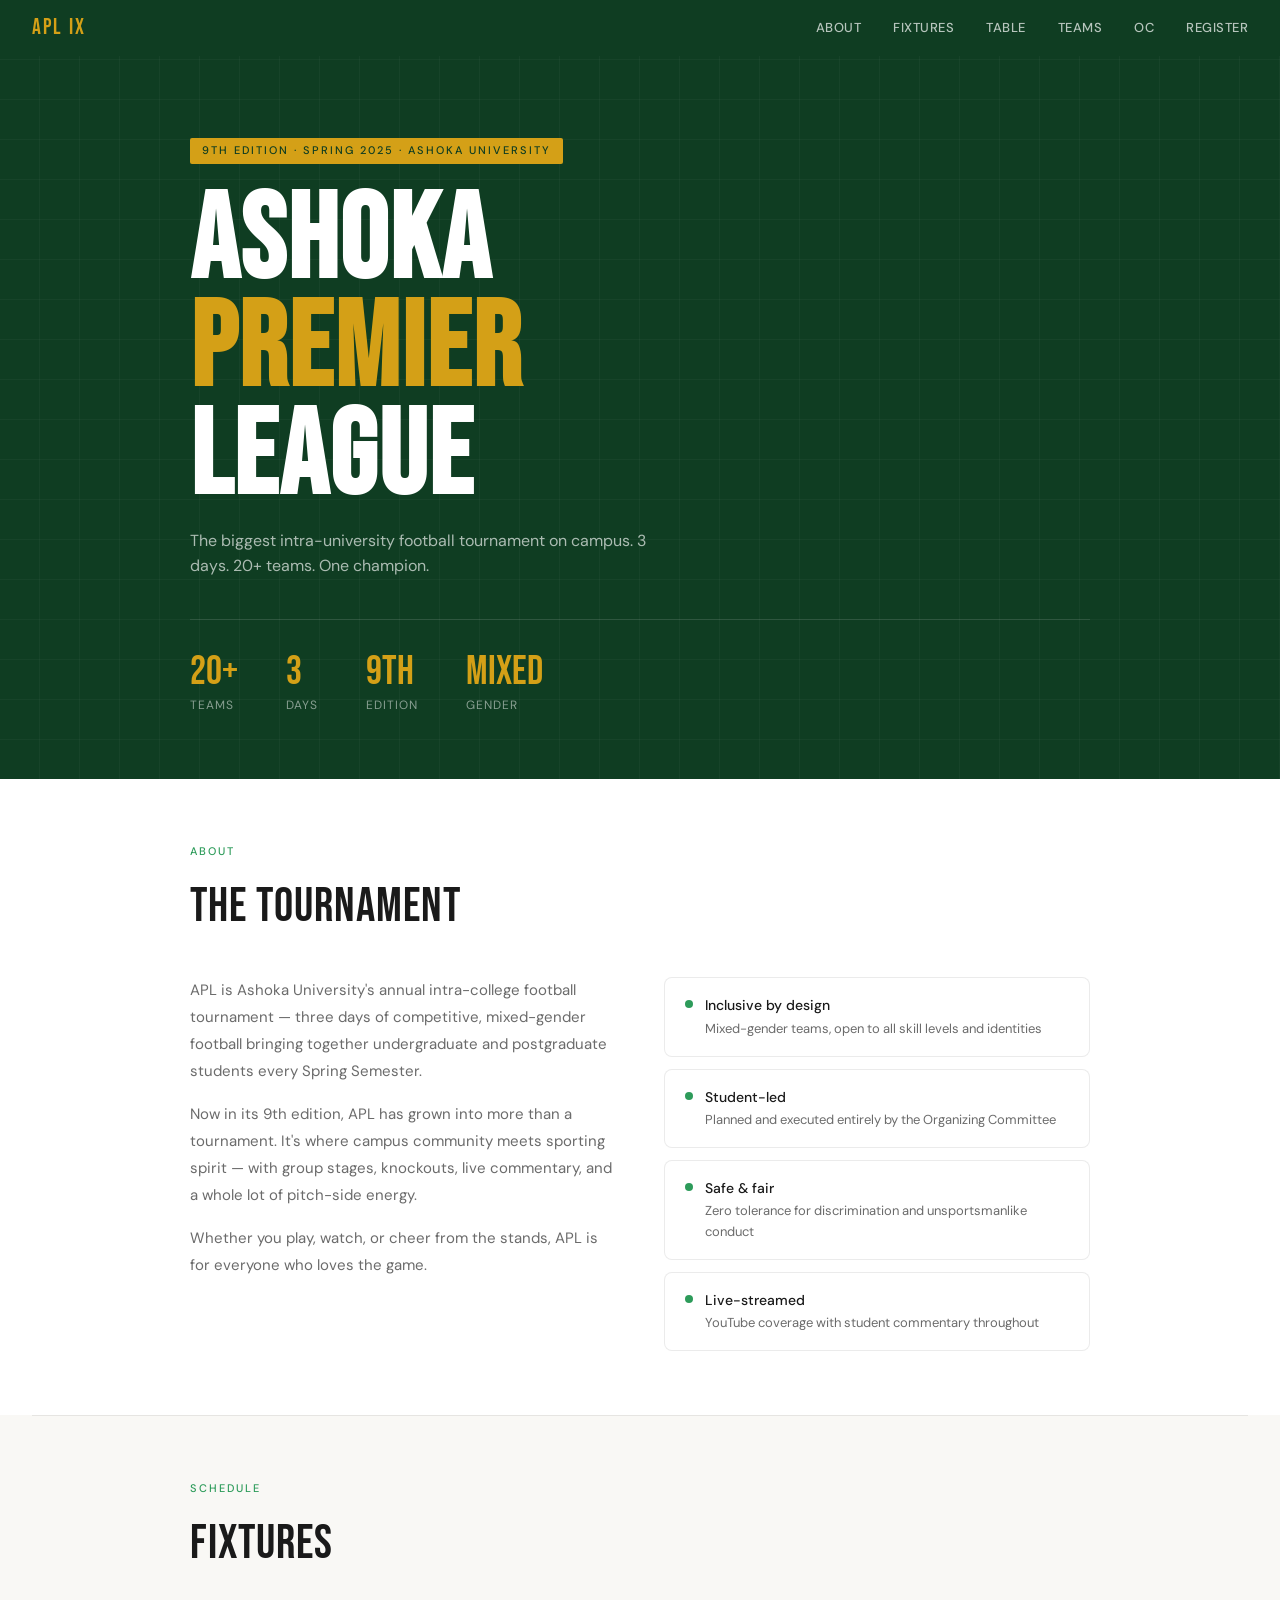
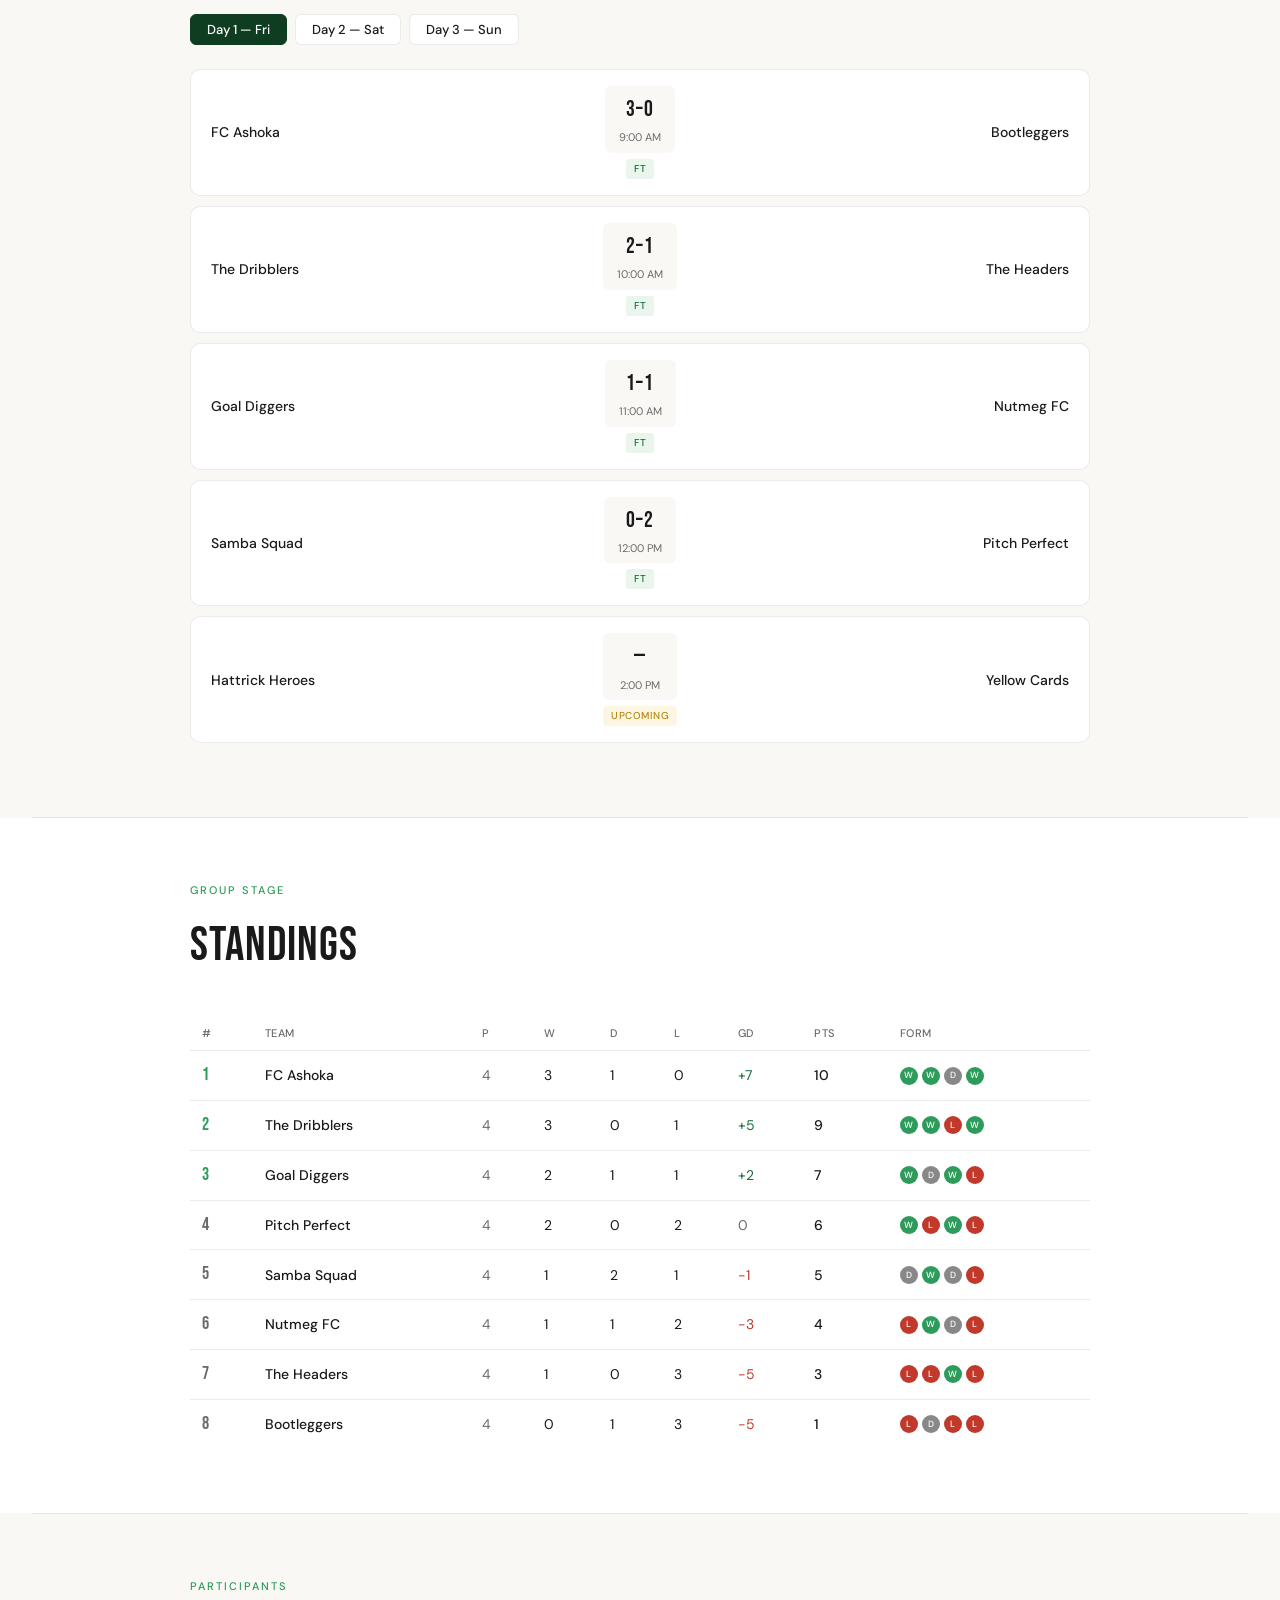
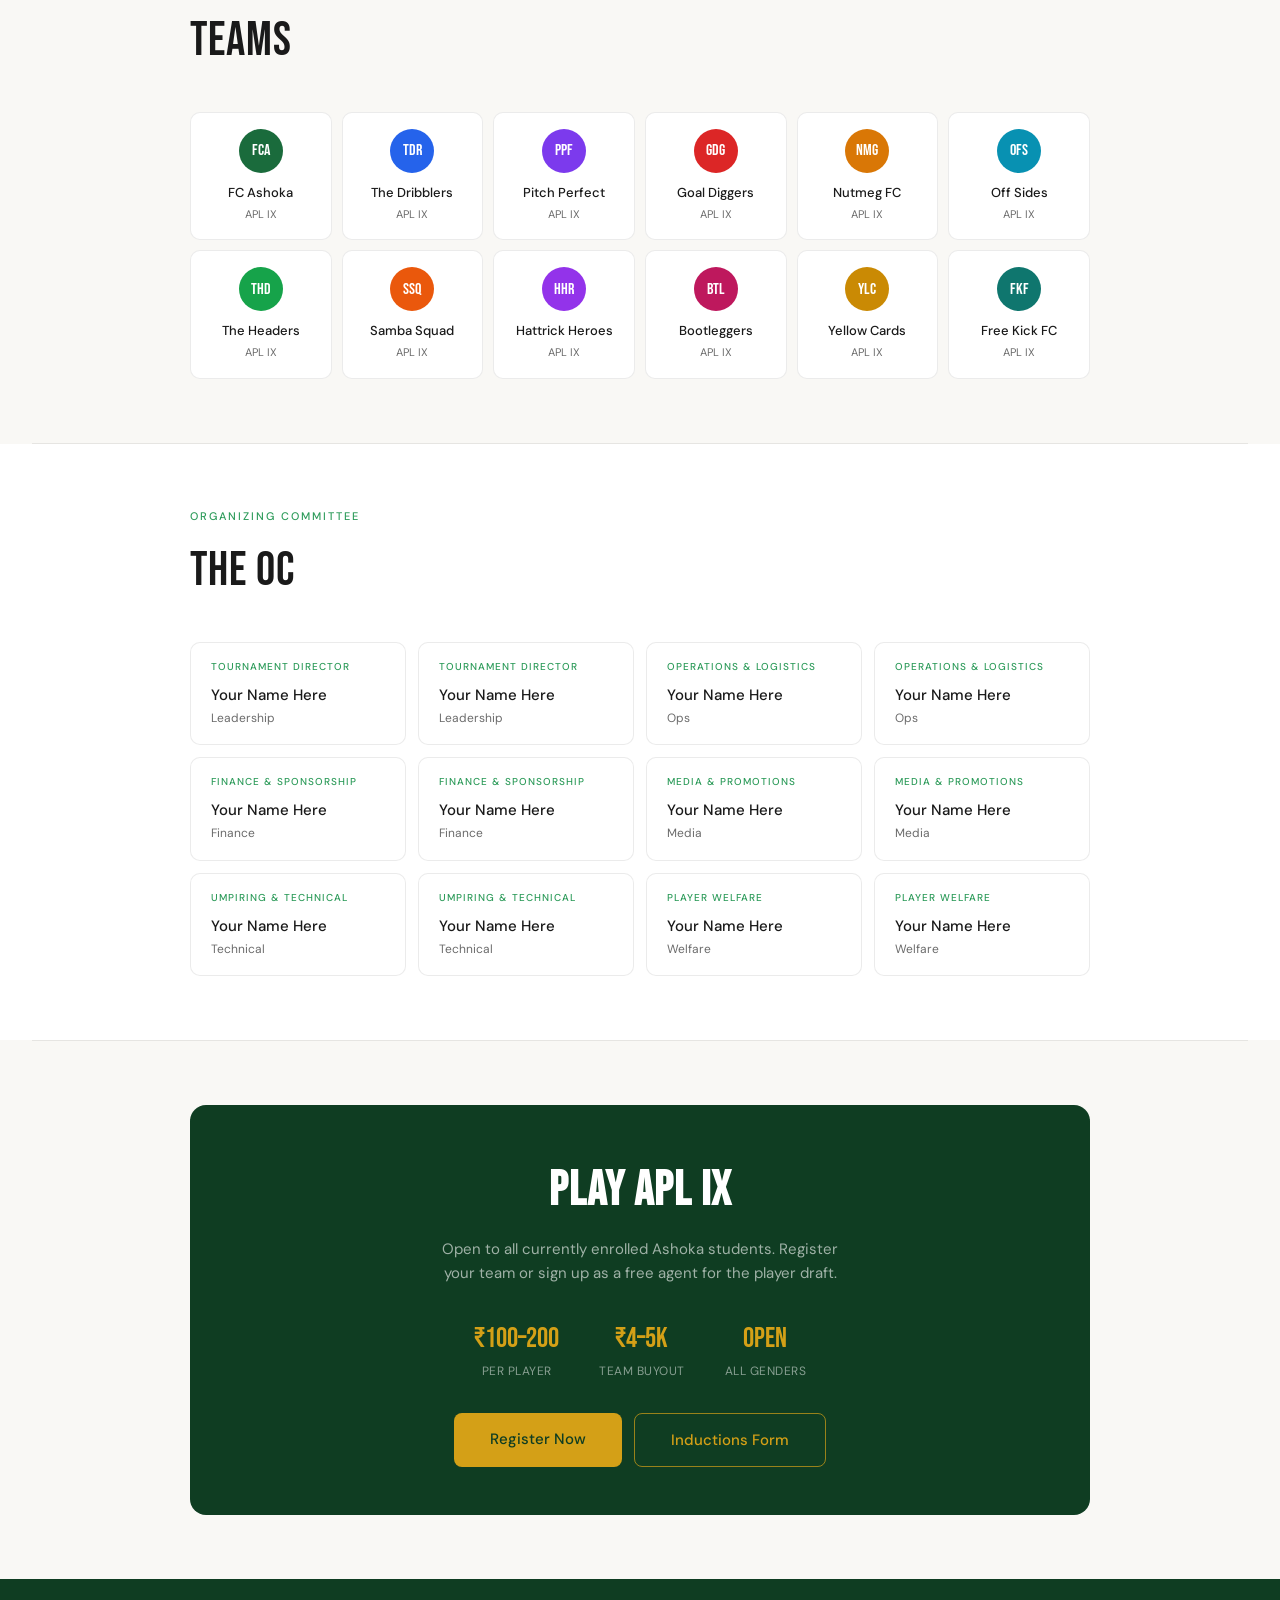
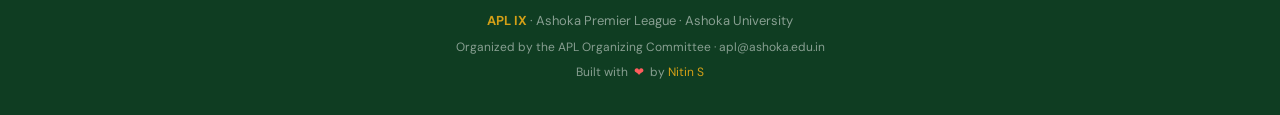
==== commit 18e64f6c: "feat (add): dev credits & induction form space" ====
--- a/index.html
+++ b/index.html
@@ -375,6 +375,21 @@
       transition: opacity 0.15s;
     }
     .cta-btn:hover { opacity: 0.9; }
+    .cta-btn.secondary {
+      background: transparent;
+      color: var(--gold);
+      border: 1px solid rgba(212,160,23,0.7);
+    }
+    .cta-btn.secondary:hover {
+      background: rgba(212,160,23,0.12);
+      opacity: 1;
+    }
+    .reg-cta-row {
+      display: flex;
+      justify-content: center;
+      gap: 12px;
+      flex-wrap: wrap;
+    }
 
     /* ── FOOTER ── */
     footer {
@@ -385,6 +400,25 @@
       font-size: 13px;
     }
     footer strong { color: var(--gold); }
+    footer a {
+      color: var(--gold);
+      text-decoration: none;
+    }
+    footer a:hover { text-decoration: underline; }
+    .footer-heart {
+      display: inline-block;
+      color: #ff5c5c;
+      animation: heart-beat 1s ease-in-out infinite;
+      transform-origin: center;
+      margin: 0 3px;
+    }
+    @keyframes heart-beat {
+      0%, 100% { transform: scale(1); }
+      15% { transform: scale(1.2); }
+      30% { transform: scale(1); }
+      45% { transform: scale(1.2); }
+      60% { transform: scale(1); }
+    }
 
     /* ── RESPONSIVE ── */
     @media (max-width: 700px) {
@@ -402,6 +436,8 @@
       .standings-table td:nth-child(9) { display: none; }
       .register-box { padding: 2rem 1.5rem; }
       .reg-info { gap: 1.5rem; }
+      .reg-cta-row { flex-direction: column; }
+      .reg-cta-row .cta-btn { width: 100%; max-width: 260px; margin: 0 auto; }
     }
   </style>
 </head>
@@ -546,16 +582,20 @@
         <div class="reg-info-item"><div class="reg-info-val">₹4–5K</div><div class="reg-info-label">Team buyout</div></div>
         <div class="reg-info-item"><div class="reg-info-val">Open</div><div class="reg-info-label">All genders</div></div>
       </div>
-      <!-- Replace href with your actual Google Form or registration link -->
-      <a class="cta-btn" href="#" target="_blank" rel="noopener">Register Now</a>
+      <!-- Replace href values with your actual Google Form links -->
+      <div class="reg-cta-row">
+        <a class="cta-btn" href="#" target="_blank" rel="noopener">Register Now</a>
+        <a class="cta-btn secondary" href="#" target="_blank" rel="noopener">Inductions Form</a>
+      </div>
     </div>
   </div>
 </section>
 
 <!-- FOOTER -->
 <footer>
-  <strong>APL IX</strong> · Ashoka Premier League · Ashoka University · Spring 2025<br>
+  <strong>APL IX</strong> · Ashoka Premier League · Ashoka University<br>
   <span style="font-size: 12px; margin-top: 6px; display: block;">Organized by the APL Organizing Committee · apl@ashoka.edu.in</span>
+  <span style="font-size: 12px; margin-top: 6px; display: block;">Built with <span class="footer-heart" aria-hidden="true">&#10084;</span> by <a href="https://github.com/28nitin07" target="_blank" rel="noopener">Nitin S</a></span>
 </footer>
 
 <script>
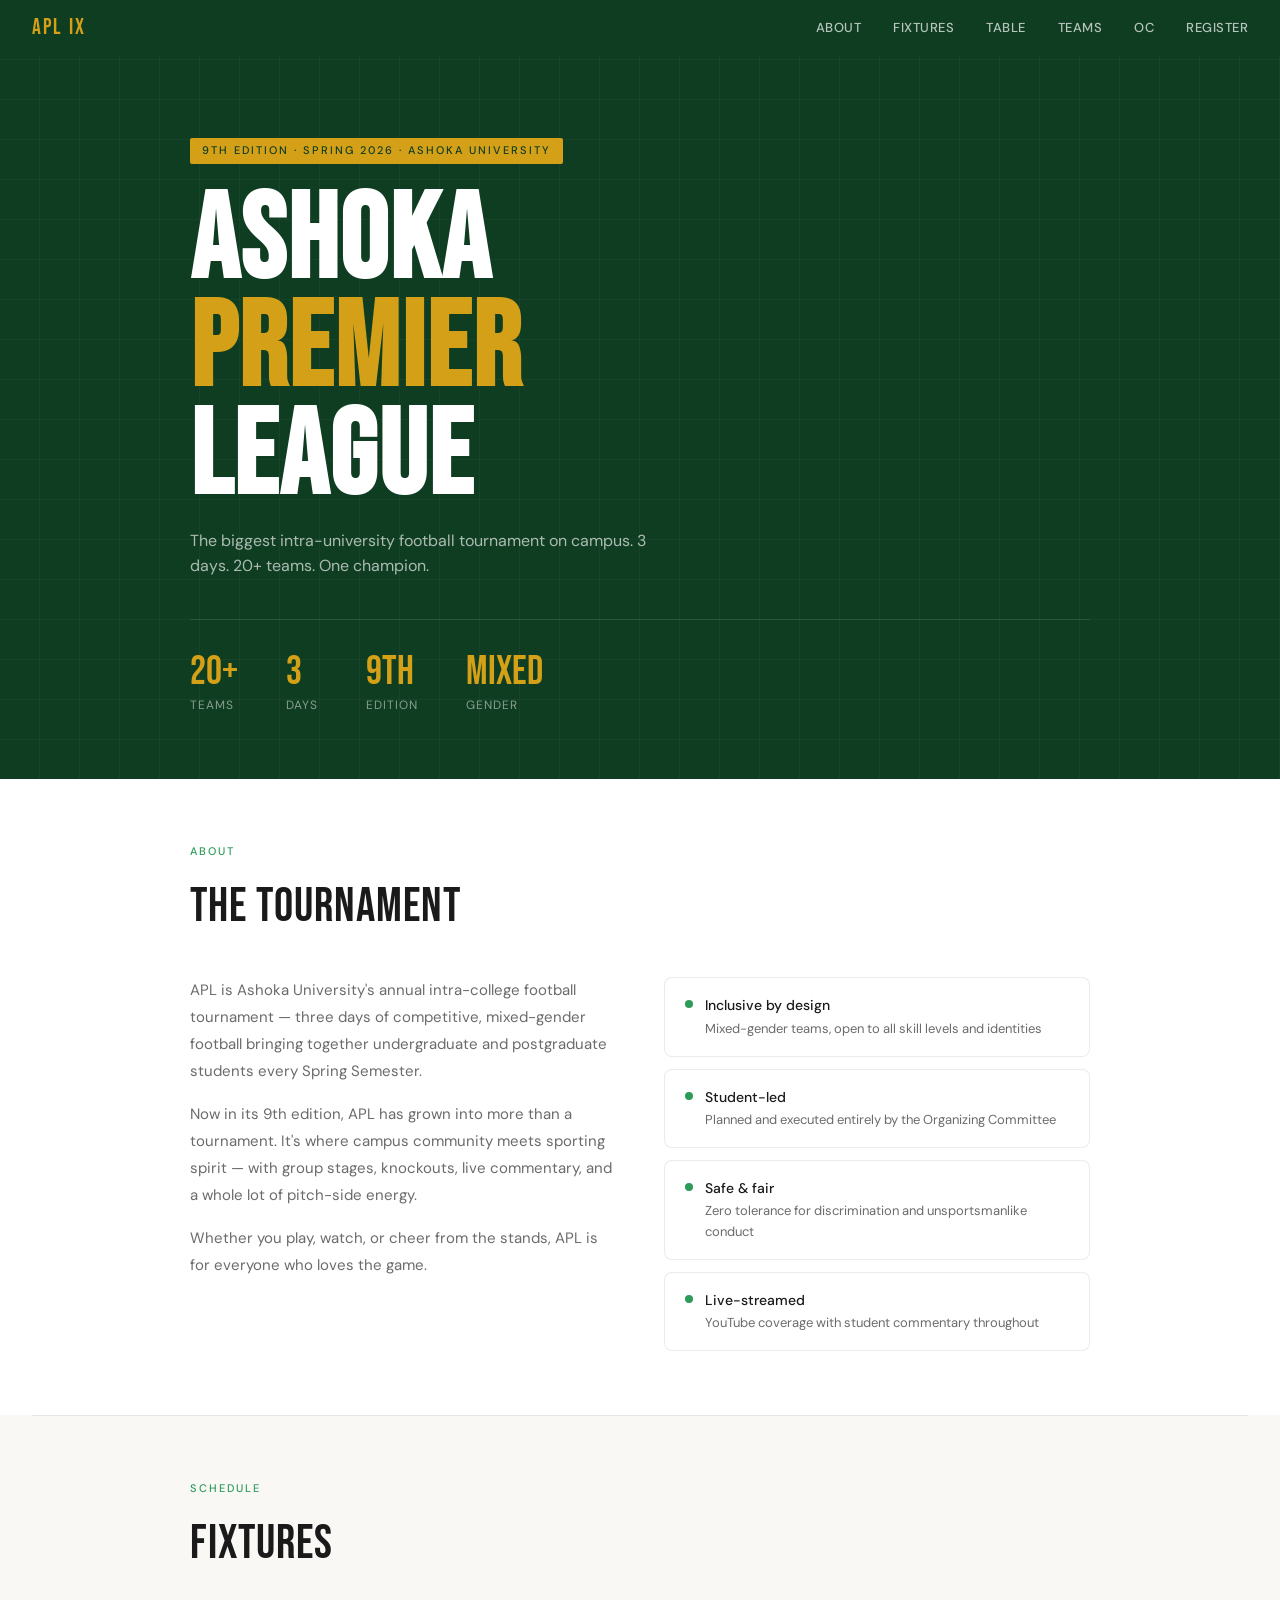
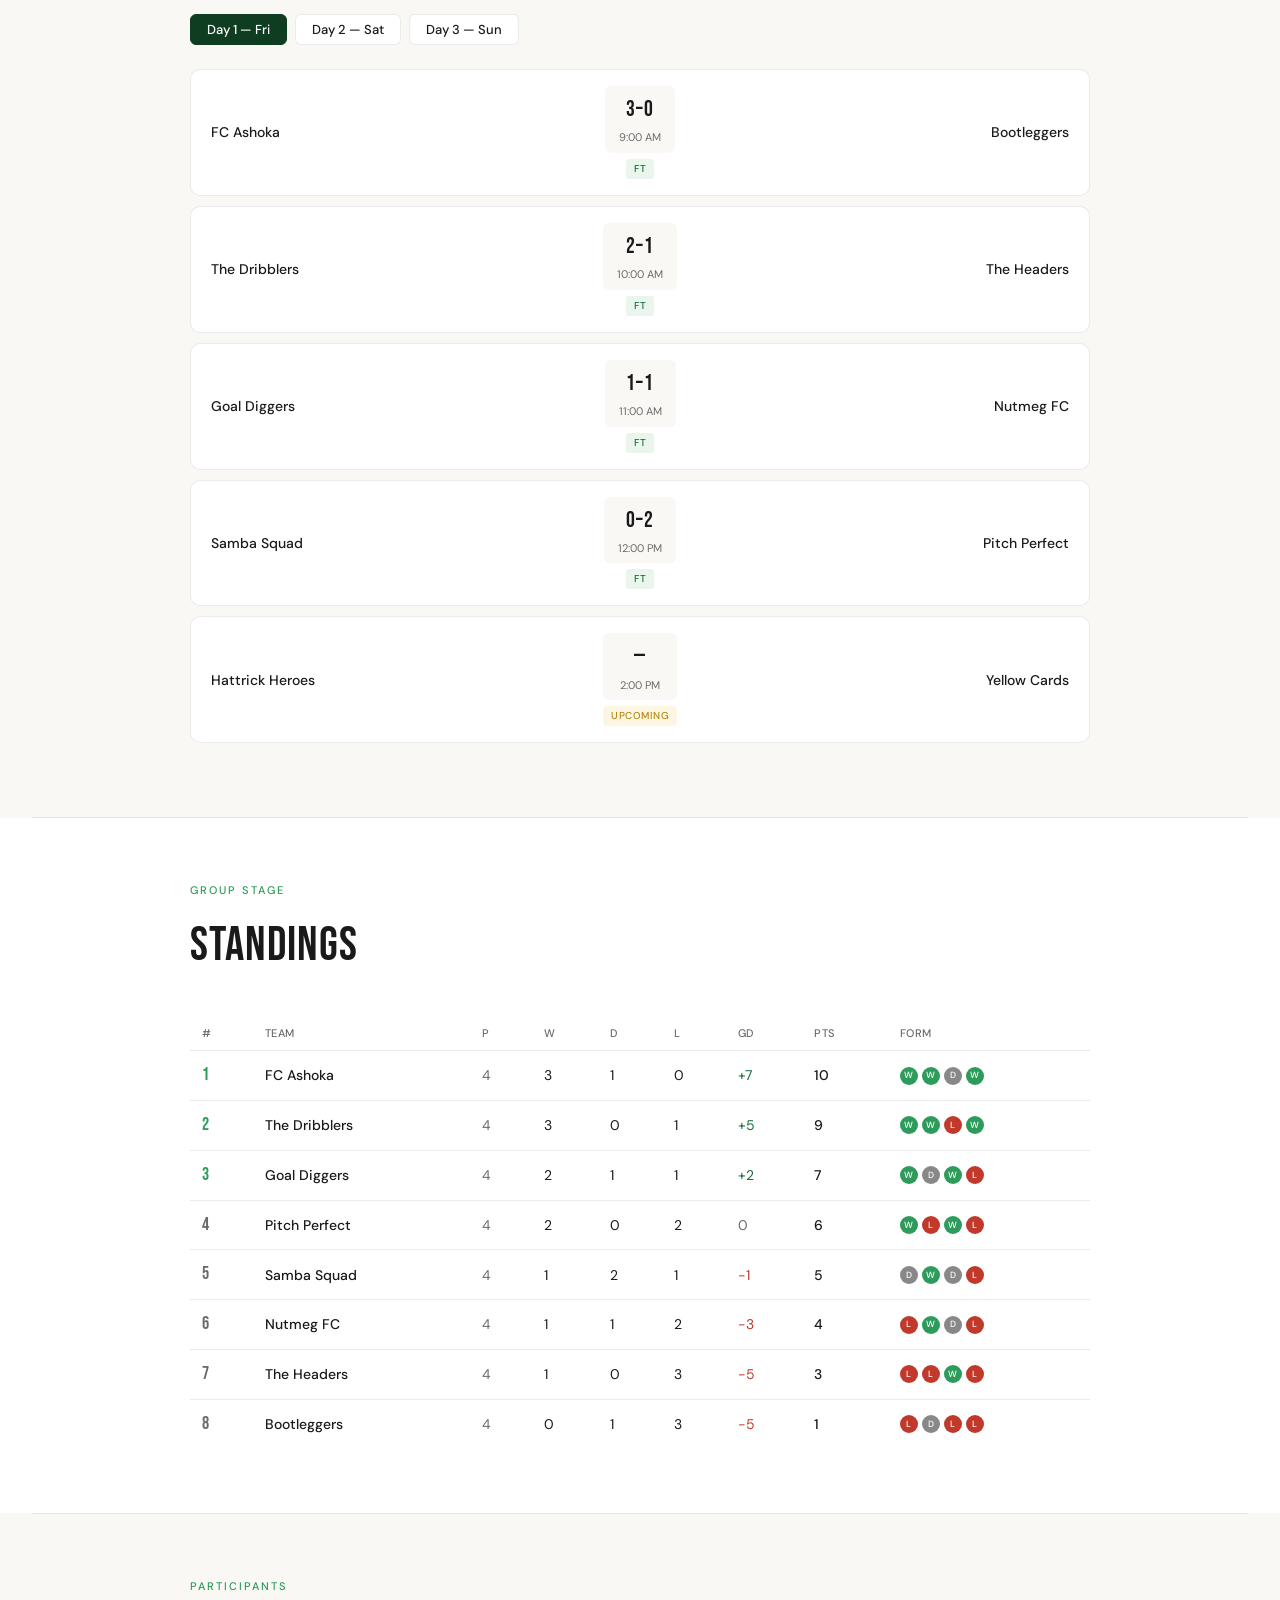
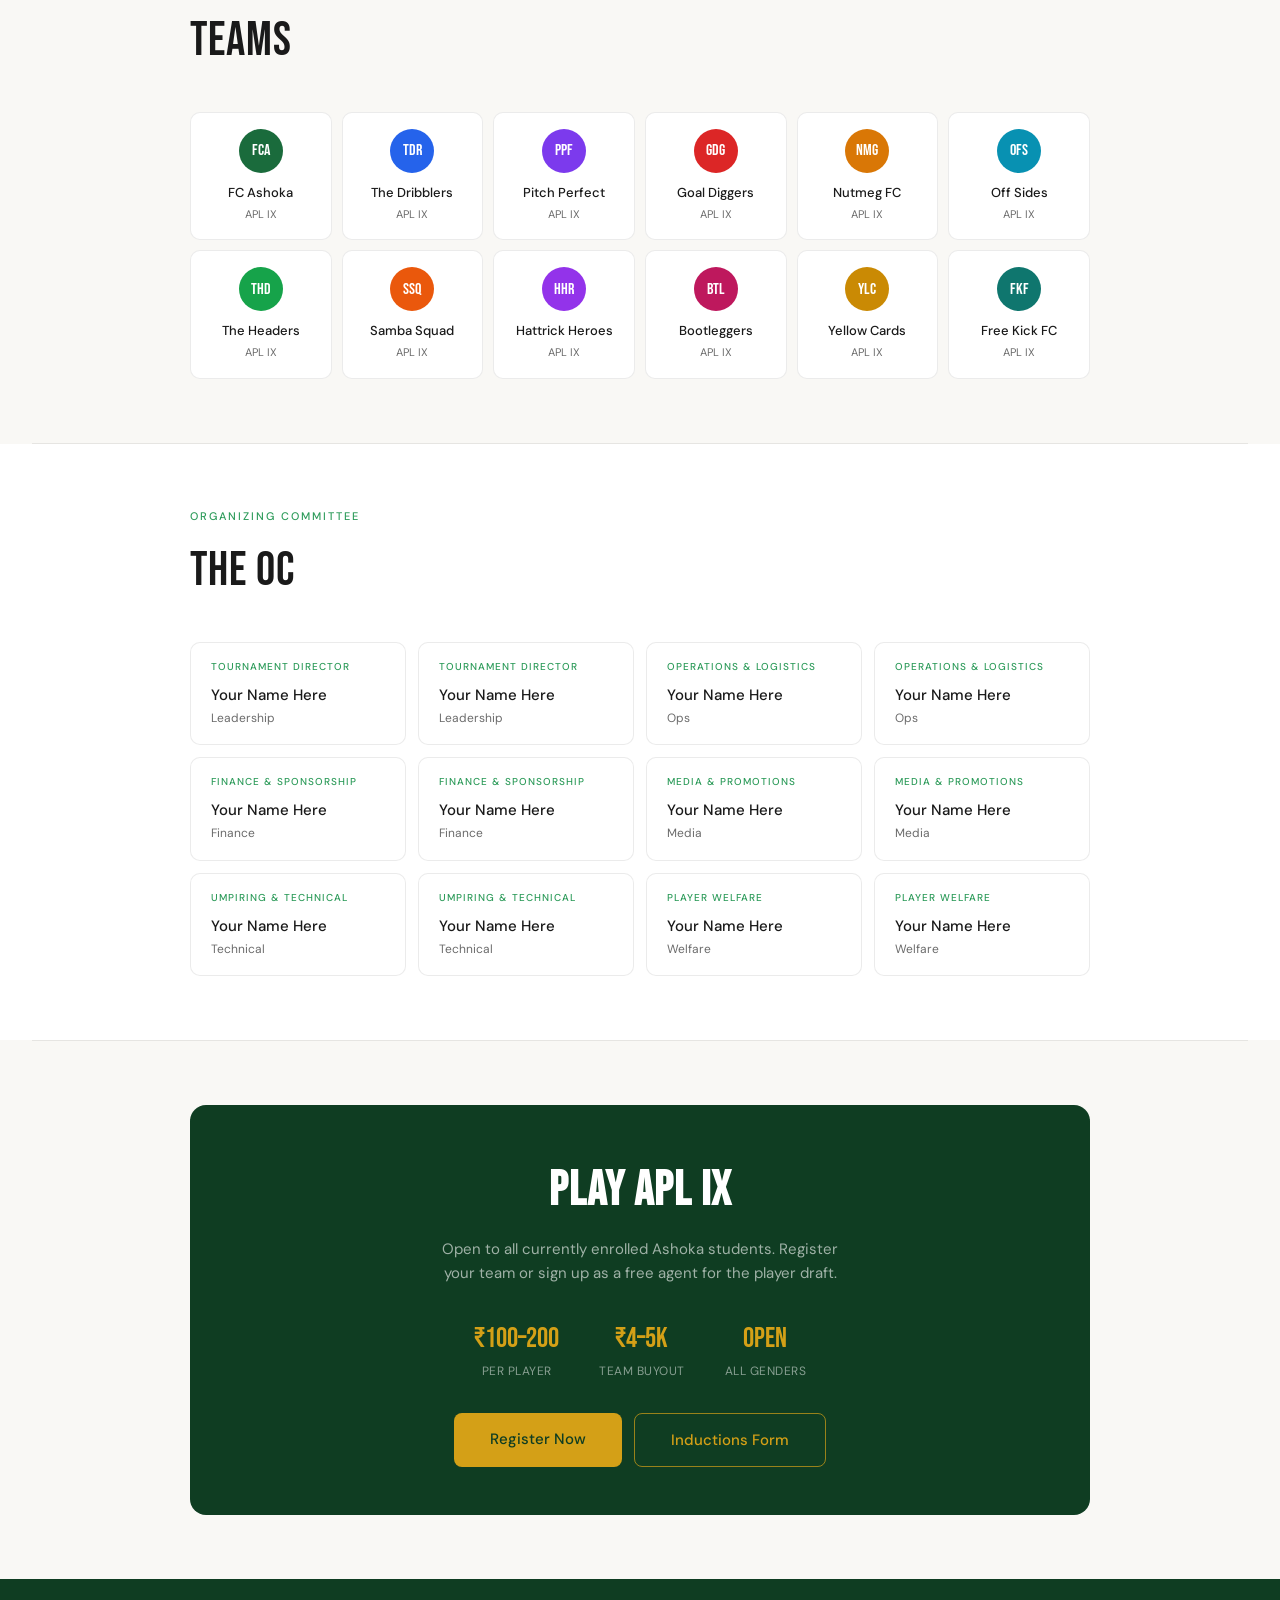
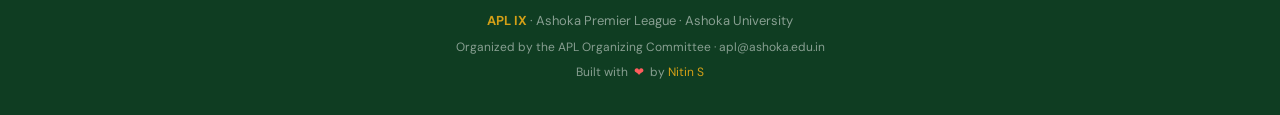
==== commit 1434cb2d: "feat (update): spring 2026" ====
--- a/index.html
+++ b/index.html
@@ -470,7 +470,7 @@
 <!-- HERO -->
 <div class="hero">
   <div class="hero-inner">
-    <div class="hero-edition">9th Edition · Spring 2025 · Ashoka University</div>
+    <div class="hero-edition">9th Edition · Spring 2026 · Ashoka University</div>
     <h1>ASHOKA<br><span>PREMIER</span><br>LEAGUE</h1>
     <p class="hero-sub">The biggest intra-university football tournament on campus. 3 days. 20+ teams. One champion.</p>
     <div class="hero-stats">
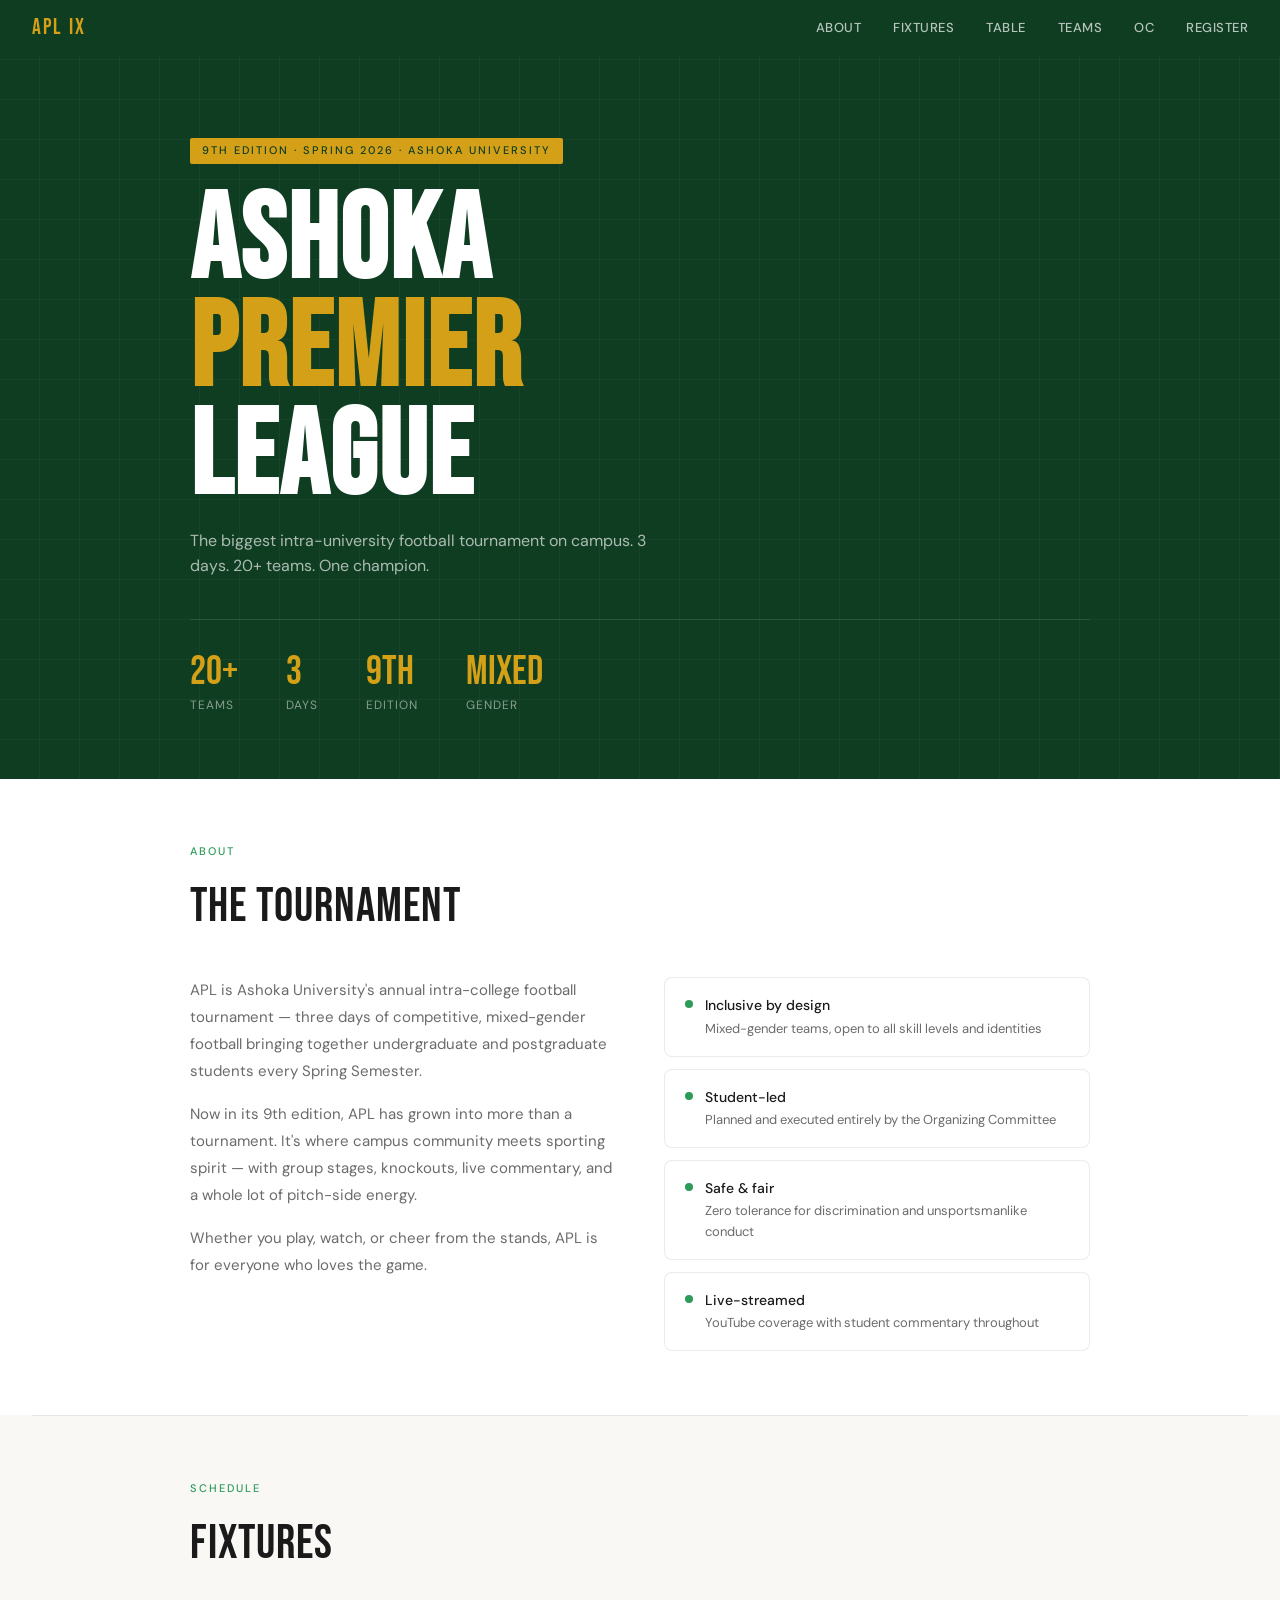
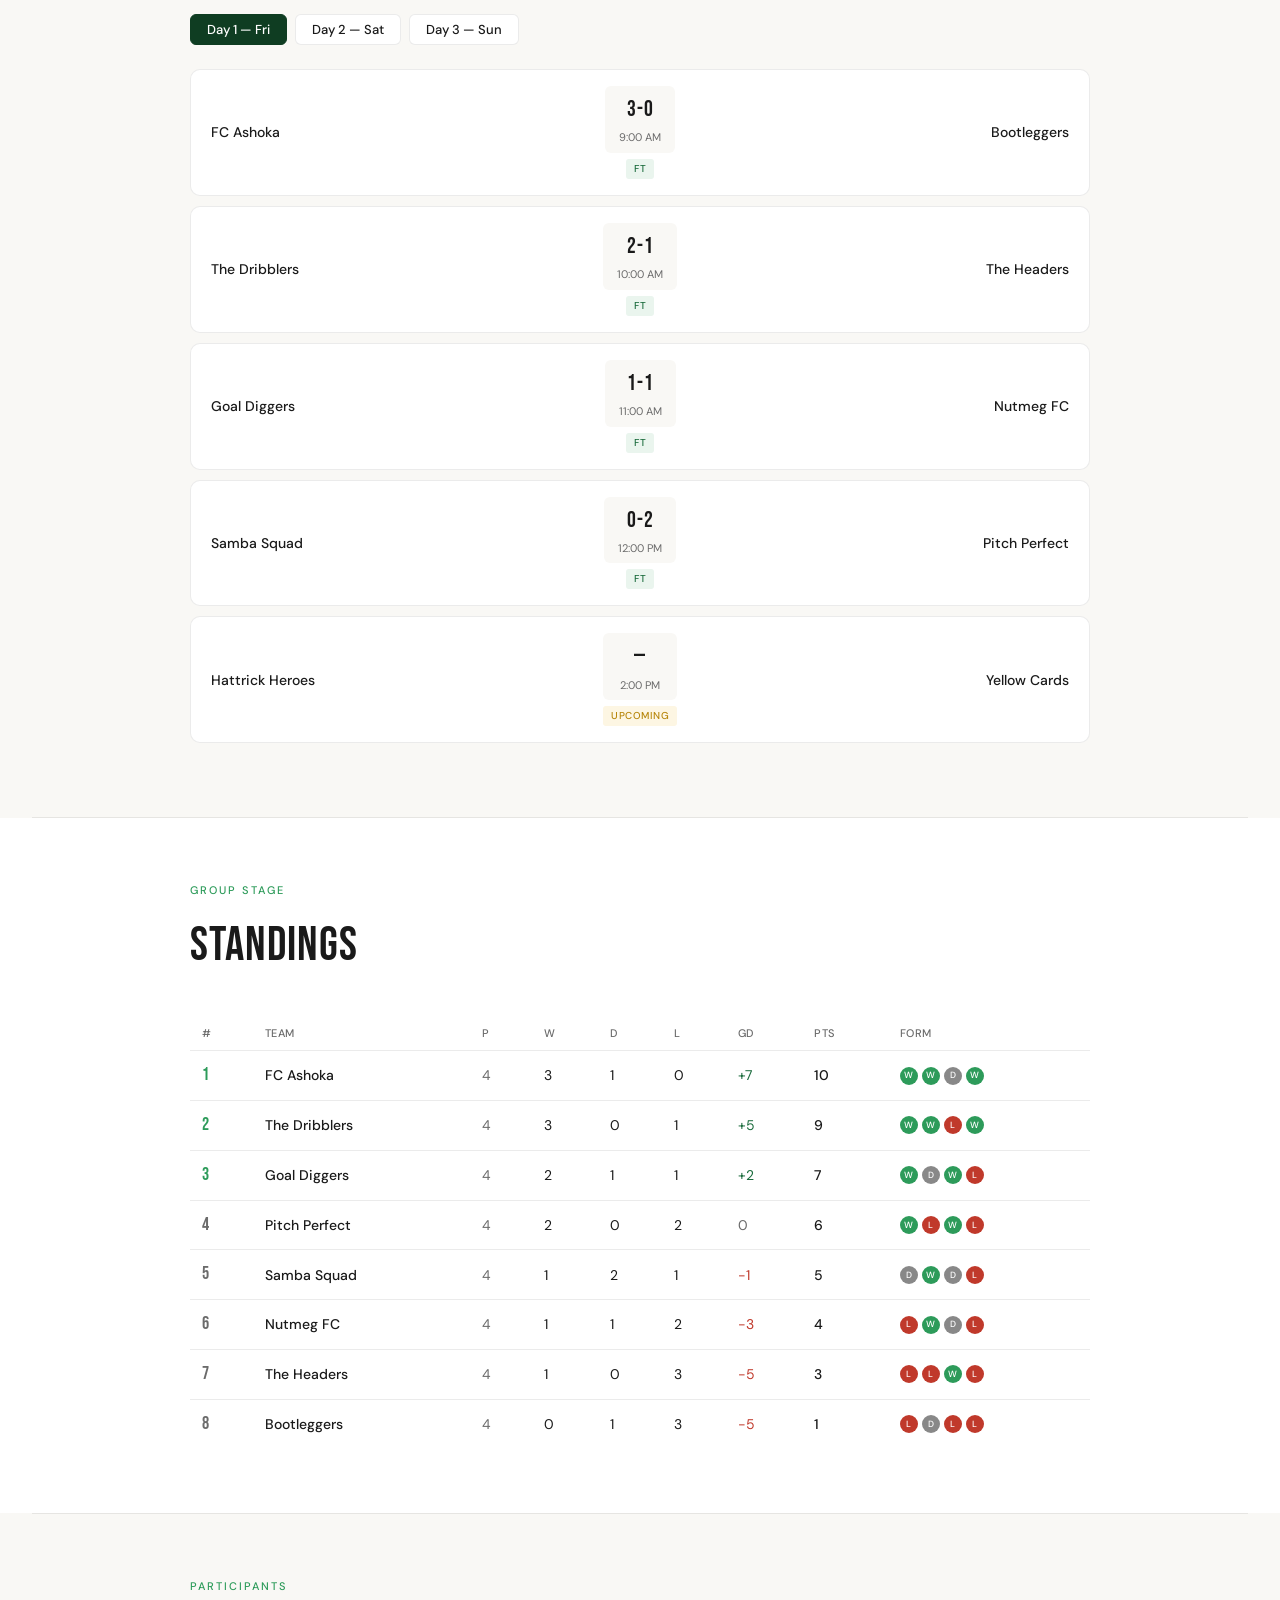
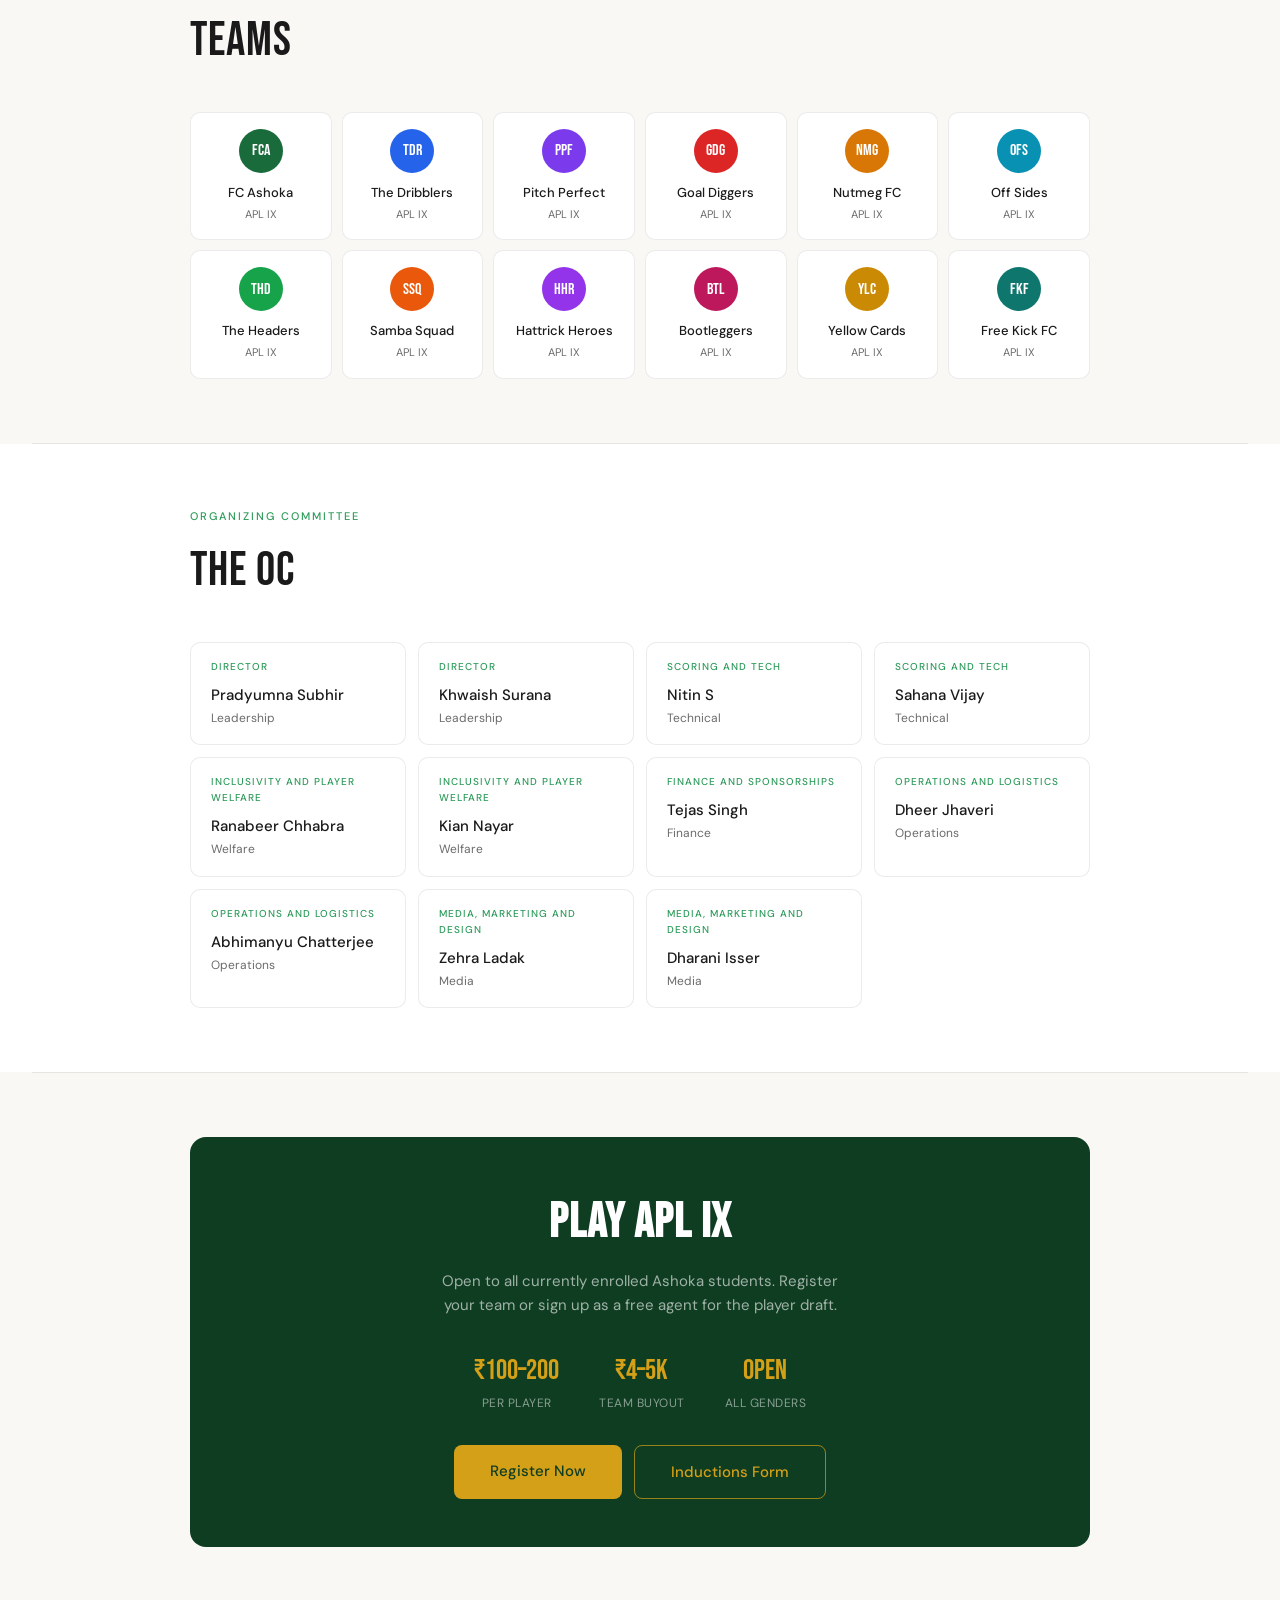
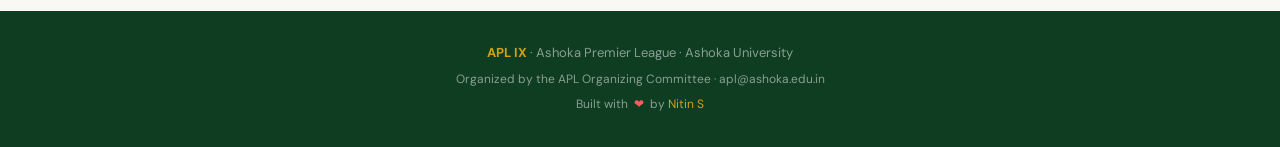
==== commit 6a8ea62d: "feat (add): supabase + admin portal" ====
--- a/index.html
+++ b/index.html
@@ -11,271 +11,66 @@
   <link href="https://fonts.googleapis.com/css2?family=Bebas+Neue&family=DM+Sans:opsz,wght@9..40,400;9..40,500&display=swap" rel="stylesheet" />
   <style>
     *, *::before, *::after { box-sizing: border-box; margin: 0; padding: 0; }
-
     :root {
-      --green: #1a6b3c;
-      --green-light: #e8f5ee;
-      --green-mid: #2d9b5a;
-      --gold: #d4a017;
-      --gold-light: #fdf6e3;
-      --pitch: #0f3d22;
-      --white: #ffffff;
-      --off: #f9f8f5;
-      --ink: #1a1a1a;
-      --muted: #6b6b6b;
-      --border: rgba(0,0,0,0.08);
+      --green: #1a6b3c; --green-light: #e8f5ee; --green-mid: #2d9b5a;
+      --gold: #d4a017; --gold-light: #fdf6e3; --pitch: #0f3d22;
+      --white: #ffffff; --off: #f9f8f5; --ink: #1a1a1a;
+      --muted: #6b6b6b; --border: rgba(0,0,0,0.08);
     }
-
     html { scroll-behavior: smooth; }
-
-    body {
-      font-family: 'DM Sans', sans-serif;
-      background: var(--off);
-      color: var(--ink);
-      line-height: 1.6;
-    }
-
-    /* ── NAV ── */
-    nav {
-      background: var(--pitch);
-      padding: 0 2rem;
-      display: flex;
-      align-items: center;
-      justify-content: space-between;
-      height: 56px;
-      position: sticky;
-      top: 0;
-      z-index: 100;
-    }
-    .nav-logo {
-      font-family: 'Bebas Neue', sans-serif;
-      font-size: 22px;
-      color: var(--gold);
-      letter-spacing: 2px;
-      text-decoration: none;
-    }
+    body { font-family: 'DM Sans', sans-serif; background: var(--off); color: var(--ink); line-height: 1.6; }
+    nav { background: var(--pitch); padding: 0 2rem; display: flex; align-items: center; justify-content: space-between; height: 56px; position: sticky; top: 0; z-index: 100; }
+    .nav-logo { font-family: 'Bebas Neue', sans-serif; font-size: 22px; color: var(--gold); letter-spacing: 2px; text-decoration: none; }
     .nav-links { display: flex; gap: 2rem; }
-    .nav-links a {
-      color: rgba(255,255,255,0.7);
-      text-decoration: none;
-      font-size: 13px;
-      font-weight: 500;
-      letter-spacing: 0.5px;
-      text-transform: uppercase;
-      transition: color 0.2s;
-    }
+    .nav-links a { color: rgba(255,255,255,0.7); text-decoration: none; font-size: 13px; font-weight: 500; letter-spacing: 0.5px; text-transform: uppercase; transition: color 0.2s; }
     .nav-links a:hover { color: var(--gold); }
-    .hamburger {
-      display: none;
-      flex-direction: column;
-      gap: 5px;
-      cursor: pointer;
-      background: none;
-      border: none;
-      padding: 4px;
-    }
-    .hamburger span {
-      display: block;
-      width: 22px;
-      height: 2px;
-      background: rgba(255,255,255,0.8);
-      border-radius: 2px;
-      transition: all 0.2s;
-    }
-    .mobile-menu {
-      display: none;
-      flex-direction: column;
-      background: var(--pitch);
-      padding: 1rem 2rem 1.5rem;
-      border-top: 1px solid rgba(255,255,255,0.08);
-    }
+    .hamburger { display: none; flex-direction: column; gap: 5px; cursor: pointer; background: none; border: none; padding: 4px; }
+    .hamburger span { display: block; width: 22px; height: 2px; background: rgba(255,255,255,0.8); border-radius: 2px; transition: all 0.2s; }
+    .mobile-menu { display: none; flex-direction: column; background: var(--pitch); padding: 1rem 2rem 1.5rem; border-top: 1px solid rgba(255,255,255,0.08); }
     .mobile-menu.open { display: flex; }
-    .mobile-menu a {
-      color: rgba(255,255,255,0.7);
-      text-decoration: none;
-      font-size: 14px;
-      font-weight: 500;
-      text-transform: uppercase;
-      letter-spacing: 0.5px;
-      padding: 10px 0;
-      border-bottom: 1px solid rgba(255,255,255,0.06);
-    }
+    .mobile-menu a { color: rgba(255,255,255,0.7); text-decoration: none; font-size: 14px; font-weight: 500; text-transform: uppercase; letter-spacing: 0.5px; padding: 10px 0; border-bottom: 1px solid rgba(255,255,255,0.06); }
     .mobile-menu a:last-child { border-bottom: none; }
     .mobile-menu a:hover { color: var(--gold); }
-
-    /* ── HERO ── */
-    .hero {
-      background: var(--pitch);
-      color: white;
-      padding: 5rem 2rem 4rem;
-      position: relative;
-      overflow: hidden;
-    }
-    .hero::before {
-      content: '';
-      position: absolute;
-      inset: 0;
-      background:
-        repeating-linear-gradient(0deg, transparent, transparent 39px, rgba(255,255,255,0.03) 39px, rgba(255,255,255,0.03) 40px),
-        repeating-linear-gradient(90deg, transparent, transparent 39px, rgba(255,255,255,0.03) 39px, rgba(255,255,255,0.03) 40px);
-    }
+    .hero { background: var(--pitch); color: white; padding: 5rem 2rem 4rem; position: relative; overflow: hidden; }
+    .hero::before { content: ''; position: absolute; inset: 0; background: repeating-linear-gradient(0deg, transparent, transparent 39px, rgba(255,255,255,0.03) 39px, rgba(255,255,255,0.03) 40px), repeating-linear-gradient(90deg, transparent, transparent 39px, rgba(255,255,255,0.03) 39px, rgba(255,255,255,0.03) 40px); }
     .hero-inner { max-width: 900px; margin: 0 auto; position: relative; z-index: 1; }
-    .hero-edition {
-      display: inline-block;
-      background: var(--gold);
-      color: var(--pitch);
-      font-size: 11px;
-      font-weight: 500;
-      letter-spacing: 2px;
-      text-transform: uppercase;
-      padding: 4px 12px;
-      border-radius: 2px;
-      margin-bottom: 1.5rem;
-    }
-    .hero h1 {
-      font-family: 'Bebas Neue', sans-serif;
-      font-size: clamp(56px, 10vw, 120px);
-      line-height: 0.9;
-      letter-spacing: 2px;
-      margin-bottom: 1rem;
-    }
+    .hero-edition { display: inline-block; background: var(--gold); color: var(--pitch); font-size: 11px; font-weight: 500; letter-spacing: 2px; text-transform: uppercase; padding: 4px 12px; border-radius: 2px; margin-bottom: 1.5rem; }
+    .hero h1 { font-family: 'Bebas Neue', sans-serif; font-size: clamp(56px, 10vw, 120px); line-height: 0.9; letter-spacing: 2px; margin-bottom: 1rem; }
     .hero h1 span { color: var(--gold); }
-    .hero-sub {
-      font-size: 16px;
-      color: rgba(255,255,255,0.65);
-      max-width: 480px;
-      margin-bottom: 2.5rem;
-    }
-    .hero-stats {
-      display: flex;
-      gap: 3rem;
-      flex-wrap: wrap;
-      padding-top: 2rem;
-      border-top: 1px solid rgba(255,255,255,0.1);
-    }
-    .hero-stat-val {
-      font-family: 'Bebas Neue', sans-serif;
-      font-size: 40px;
-      color: var(--gold);
-      line-height: 1;
-    }
-    .hero-stat-label {
-      font-size: 12px;
-      color: rgba(255,255,255,0.5);
-      text-transform: uppercase;
-      letter-spacing: 1px;
-      margin-top: 4px;
-    }
-
-    /* ── SECTIONS ── */
+    .hero-sub { font-size: 16px; color: rgba(255,255,255,0.65); max-width: 480px; margin-bottom: 2.5rem; }
+    .hero-stats { display: flex; gap: 3rem; flex-wrap: wrap; padding-top: 2rem; border-top: 1px solid rgba(255,255,255,0.1); }
+    .hero-stat-val { font-family: 'Bebas Neue', sans-serif; font-size: 40px; color: var(--gold); line-height: 1; }
+    .hero-stat-label { font-size: 12px; color: rgba(255,255,255,0.5); text-transform: uppercase; letter-spacing: 1px; margin-top: 4px; }
     section { padding: 4rem 2rem; }
     .section-inner { max-width: 900px; margin: 0 auto; }
-    .section-label {
-      font-size: 11px;
-      font-weight: 500;
-      letter-spacing: 2px;
-      text-transform: uppercase;
-      color: var(--green-mid);
-      margin-bottom: 0.5rem;
-    }
-    .section-title {
-      font-family: 'Bebas Neue', sans-serif;
-      font-size: clamp(28px, 5vw, 48px);
-      letter-spacing: 1px;
-      margin-bottom: 2rem;
-      color: var(--ink);
-    }
+    .section-label { font-size: 11px; font-weight: 500; letter-spacing: 2px; text-transform: uppercase; color: var(--green-mid); margin-bottom: 0.5rem; }
+    .section-title { font-family: 'Bebas Neue', sans-serif; font-size: clamp(28px, 5vw, 48px); letter-spacing: 1px; margin-bottom: 2rem; color: var(--ink); }
     .divider { height: 1px; background: var(--border); margin: 0 2rem; }
-
-    /* ── ABOUT ── */
     .about-grid { display: grid; grid-template-columns: 1fr 1fr; gap: 3rem; align-items: start; }
     .about-text p { color: var(--muted); font-size: 15px; line-height: 1.8; margin-bottom: 1rem; }
     .about-text p:last-child { margin-bottom: 0; }
     .values-list { display: flex; flex-direction: column; gap: 12px; }
-    .value-item {
-      background: var(--white);
-      border: 0.5px solid var(--border);
-      border-radius: 8px;
-      padding: 1rem 1.25rem;
-      display: flex;
-      align-items: flex-start;
-      gap: 12px;
-    }
-    .value-dot {
-      width: 8px;
-      height: 8px;
-      border-radius: 50%;
-      background: var(--green-mid);
-      flex-shrink: 0;
-      margin-top: 6px;
-    }
+    .value-item { background: var(--white); border: 0.5px solid var(--border); border-radius: 8px; padding: 1rem 1.25rem; display: flex; align-items: flex-start; gap: 12px; }
+    .value-dot { width: 8px; height: 8px; border-radius: 50%; background: var(--green-mid); flex-shrink: 0; margin-top: 6px; }
     .value-title { font-size: 14px; font-weight: 500; margin-bottom: 2px; }
     .value-desc { font-size: 13px; color: var(--muted); }
-
-    /* ── FIXTURES ── */
     .fixtures-tabs { display: flex; gap: 8px; margin-bottom: 1.5rem; flex-wrap: wrap; }
-    .tab-btn {
-      background: var(--white);
-      border: 0.5px solid var(--border);
-      border-radius: 6px;
-      padding: 6px 16px;
-      font-size: 13px;
-      font-weight: 500;
-      cursor: pointer;
-      transition: all 0.15s;
-      font-family: 'DM Sans', sans-serif;
-      color: var(--ink);
-    }
+    .tab-btn { background: var(--white); border: 0.5px solid var(--border); border-radius: 6px; padding: 6px 16px; font-size: 13px; font-weight: 500; cursor: pointer; transition: all 0.15s; font-family: 'DM Sans', sans-serif; color: var(--ink); }
     .tab-btn.active { background: var(--pitch); color: white; border-color: var(--pitch); }
     .tab-btn:hover:not(.active) { background: var(--green-light); border-color: var(--green-mid); }
-    .fixture-card {
-      background: var(--white);
-      border: 0.5px solid var(--border);
-      border-radius: 10px;
-      padding: 1rem 1.25rem;
-      margin-bottom: 10px;
-      display: grid;
-      grid-template-columns: 1fr auto 1fr;
-      align-items: center;
-      gap: 1rem;
-    }
+    .fixture-card { background: var(--white); border: 0.5px solid var(--border); border-radius: 10px; padding: 1rem 1.25rem; margin-bottom: 10px; display: grid; grid-template-columns: 1fr auto 1fr; align-items: center; gap: 1rem; }
     .team-name { font-size: 14px; font-weight: 500; }
     .team-name.right { text-align: right; }
-    .score-box {
-      text-align: center;
-      background: var(--off);
-      border-radius: 6px;
-      padding: 6px 14px;
-      min-width: 64px;
-    }
+    .score-box { text-align: center; background: var(--off); border-radius: 6px; padding: 6px 14px; min-width: 64px; }
     .score-val { font-family: 'Bebas Neue', sans-serif; font-size: 22px; letter-spacing: 1px; color: var(--ink); }
     .score-time { font-size: 11px; color: var(--muted); margin-top: 2px; }
     .fixture-meta { font-size: 12px; color: var(--muted); text-align: center; margin-top: 6px; }
-    .badge {
-      display: inline-block;
-      font-size: 10px;
-      font-weight: 500;
-      letter-spacing: 0.5px;
-      text-transform: uppercase;
-      padding: 2px 8px;
-      border-radius: 3px;
-    }
+    .badge { display: inline-block; font-size: 10px; font-weight: 500; letter-spacing: 0.5px; text-transform: uppercase; padding: 2px 8px; border-radius: 3px; }
     .badge-live { background: #fdecea; color: #c0392b; }
     .badge-done { background: #eaf5ee; color: #1a6b3c; }
     .badge-up { background: #fdf6e3; color: #b7860b; }
-
-    /* ── STANDINGS ── */
     .standings-table { width: 100%; border-collapse: collapse; font-size: 14px; }
-    .standings-table th {
-      text-align: left;
-      padding: 8px 12px;
-      font-size: 11px;
-      font-weight: 500;
-      color: var(--muted);
-      text-transform: uppercase;
-      letter-spacing: 0.5px;
-      border-bottom: 1px solid var(--border);
-    }
+    .standings-table th { text-align: left; padding: 8px 12px; font-size: 11px; font-weight: 500; color: var(--muted); text-transform: uppercase; letter-spacing: 0.5px; border-bottom: 1px solid var(--border); }
     .standings-table td { padding: 10px 12px; border-bottom: 0.5px solid var(--border); vertical-align: middle; }
     .standings-table tr:last-child td { border-bottom: none; }
     .standings-table tbody tr:hover td { background: var(--off); }
@@ -283,191 +78,65 @@
     .rank-num.top { color: var(--green-mid); }
     .pts { font-weight: 500; color: var(--ink); }
     .form-dots { display: flex; gap: 4px; }
-    .form-dot {
-      width: 18px; height: 18px;
-      border-radius: 50%;
-      font-size: 9px;
-      font-weight: 500;
-      display: flex;
-      align-items: center;
-      justify-content: center;
-      color: white;
-    }
-    .fd-w { background: var(--green-mid); }
-    .fd-d { background: #888; }
-    .fd-l { background: #c0392b; }
-
-    /* ── TEAMS ── */
+    .form-dot { width: 18px; height: 18px; border-radius: 50%; font-size: 9px; font-weight: 500; display: flex; align-items: center; justify-content: center; color: white; }
+    .fd-w { background: var(--green-mid); } .fd-d { background: #888; } .fd-l { background: #c0392b; }
     .teams-grid { display: grid; grid-template-columns: repeat(auto-fill, minmax(140px, 1fr)); gap: 10px; }
-    .team-card {
-      background: var(--white);
-      border: 0.5px solid var(--border);
-      border-radius: 10px;
-      padding: 1rem;
-      text-align: center;
-      transition: all 0.15s;
-    }
+    .team-card { background: var(--white); border: 0.5px solid var(--border); border-radius: 10px; padding: 1rem; text-align: center; transition: all 0.15s; }
     .team-card:hover { border-color: var(--green-mid); background: var(--green-light); }
-    .team-icon {
-      width: 44px; height: 44px;
-      border-radius: 50%;
-      margin: 0 auto 10px;
-      display: flex;
-      align-items: center;
-      justify-content: center;
-      font-family: 'Bebas Neue', sans-serif;
-      font-size: 16px;
-      color: white;
-    }
+    .team-icon { width: 44px; height: 44px; border-radius: 50%; margin: 0 auto 10px; display: flex; align-items: center; justify-content: center; font-family: 'Bebas Neue', sans-serif; font-size: 16px; color: white; }
     .team-card-name { font-size: 13px; font-weight: 500; color: var(--ink); }
     .team-card-meta { font-size: 11px; color: var(--muted); margin-top: 2px; }
-
-    /* ── OC ── */
     .oc-grid { display: grid; grid-template-columns: repeat(auto-fill, minmax(200px, 1fr)); gap: 12px; }
-    .oc-card {
-      background: var(--white);
-      border: 0.5px solid var(--border);
-      border-radius: 10px;
-      padding: 1rem 1.25rem;
-    }
+    .oc-card { background: var(--white); border: 0.5px solid var(--border); border-radius: 10px; padding: 1rem 1.25rem; }
     .oc-role { font-size: 10px; font-weight: 500; letter-spacing: 1px; text-transform: uppercase; color: var(--green-mid); margin-bottom: 8px; }
     .oc-name { font-size: 15px; font-weight: 500; margin-bottom: 2px; }
     .oc-dept { font-size: 12px; color: var(--muted); }
-
-    /* ── REGISTER ── */
-    .register-box {
-      background: var(--pitch);
-      border-radius: 16px;
-      padding: 3rem;
-      color: white;
-      text-align: center;
-    }
-    .register-box h2 {
-      font-family: 'Bebas Neue', sans-serif;
-      font-size: 48px;
-      letter-spacing: 1px;
-      margin-bottom: 0.5rem;
-    }
-    .register-box p {
-      color: rgba(255,255,255,0.6);
-      font-size: 15px;
-      margin-bottom: 2rem;
-      max-width: 420px;
-      margin-left: auto;
-      margin-right: auto;
-    }
+    .register-box { background: var(--pitch); border-radius: 16px; padding: 3rem; color: white; text-align: center; }
+    .register-box h2 { font-family: 'Bebas Neue', sans-serif; font-size: 48px; letter-spacing: 1px; margin-bottom: 0.5rem; }
+    .register-box p { color: rgba(255,255,255,0.6); font-size: 15px; margin-bottom: 2rem; max-width: 420px; margin-left: auto; margin-right: auto; }
     .reg-info { display: flex; justify-content: center; gap: 2.5rem; margin-bottom: 2rem; flex-wrap: wrap; }
     .reg-info-item { text-align: center; }
     .reg-info-val { font-family: 'Bebas Neue', sans-serif; font-size: 28px; color: var(--gold); }
     .reg-info-label { font-size: 12px; color: rgba(255,255,255,0.5); text-transform: uppercase; letter-spacing: 0.5px; }
-    .cta-btn {
-      display: inline-block;
-      background: var(--gold);
-      color: var(--pitch);
-      border: none;
-      border-radius: 8px;
-      padding: 14px 36px;
-      font-size: 15px;
-      font-weight: 500;
-      cursor: pointer;
-      font-family: 'DM Sans', sans-serif;
-      text-decoration: none;
-      transition: opacity 0.15s;
-    }
+    .cta-btn { display: inline-block; background: var(--gold); color: var(--pitch); border: none; border-radius: 8px; padding: 14px 36px; font-size: 15px; font-weight: 500; cursor: pointer; font-family: 'DM Sans', sans-serif; text-decoration: none; transition: opacity 0.15s; }
     .cta-btn:hover { opacity: 0.9; }
-    .cta-btn.secondary {
-      background: transparent;
-      color: var(--gold);
-      border: 1px solid rgba(212,160,23,0.7);
-    }
-    .cta-btn.secondary:hover {
-      background: rgba(212,160,23,0.12);
-      opacity: 1;
-    }
-    .reg-cta-row {
-      display: flex;
-      justify-content: center;
-      gap: 12px;
-      flex-wrap: wrap;
-    }
-
-    /* ── FOOTER ── */
-    footer {
-      background: var(--pitch);
-      color: rgba(255,255,255,0.5);
-      text-align: center;
-      padding: 2rem;
-      font-size: 13px;
-    }
+    .cta-btn.secondary { background: transparent; color: var(--gold); border: 1px solid rgba(212,160,23,0.7); }
+    .cta-btn.secondary:hover { background: rgba(212,160,23,0.12); opacity: 1; }
+    .reg-cta-row { display: flex; justify-content: center; gap: 12px; flex-wrap: wrap; }
+    footer { background: var(--pitch); color: rgba(255,255,255,0.5); text-align: center; padding: 2rem; font-size: 13px; }
     footer strong { color: var(--gold); }
-    footer a {
-      color: var(--gold);
-      text-decoration: none;
-    }
+    footer a { color: var(--gold); text-decoration: none; }
     footer a:hover { text-decoration: underline; }
-    .footer-heart {
-      display: inline-block;
-      color: #ff5c5c;
-      animation: heart-beat 1s ease-in-out infinite;
-      transform-origin: center;
-      margin: 0 3px;
-    }
-    @keyframes heart-beat {
-      0%, 100% { transform: scale(1); }
-      15% { transform: scale(1.2); }
-      30% { transform: scale(1); }
-      45% { transform: scale(1.2); }
-      60% { transform: scale(1); }
-    }
-
-    /* ── RESPONSIVE ── */
+    .footer-heart { display: inline-block; color: #ff5c5c; animation: heart-beat 1s ease-in-out infinite; transform-origin: center; margin: 0 3px; }
+    @keyframes heart-beat { 0%, 100% { transform: scale(1); } 15% { transform: scale(1.2); } 30% { transform: scale(1); } 45% { transform: scale(1.2); } 60% { transform: scale(1); } }
     @media (max-width: 700px) {
-      .nav-links { display: none; }
-      .hamburger { display: flex; }
-      .about-grid { grid-template-columns: 1fr; }
-      .hero-stats { gap: 1.5rem; }
-      .fixture-card { grid-template-columns: 1fr auto 1fr; gap: 8px; }
-      .team-name { font-size: 12px; }
-      .standings-table th:nth-child(4),
-      .standings-table td:nth-child(4),
-      .standings-table th:nth-child(5),
-      .standings-table td:nth-child(5),
-      .standings-table th:nth-child(9),
-      .standings-table td:nth-child(9) { display: none; }
-      .register-box { padding: 2rem 1.5rem; }
-      .reg-info { gap: 1.5rem; }
-      .reg-cta-row { flex-direction: column; }
-      .reg-cta-row .cta-btn { width: 100%; max-width: 260px; margin: 0 auto; }
+      .nav-links { display: none; } .hamburger { display: flex; }
+      .about-grid { grid-template-columns: 1fr; } .hero-stats { gap: 1.5rem; }
+      .fixture-card { grid-template-columns: 1fr auto 1fr; gap: 8px; } .team-name { font-size: 12px; }
+      .standings-table th:nth-child(4), .standings-table td:nth-child(4),
+      .standings-table th:nth-child(5), .standings-table td:nth-child(5),
+      .standings-table th:nth-child(9), .standings-table td:nth-child(9) { display: none; }
+      .register-box { padding: 2rem 1.5rem; } .reg-info { gap: 1.5rem; }
+      .reg-cta-row { flex-direction: column; } .reg-cta-row .cta-btn { width: 100%; max-width: 260px; margin: 0 auto; }
     }
   </style>
 </head>
 <body>
 
-<!-- NAV -->
 <nav>
   <a class="nav-logo" href="#">APL IX</a>
   <div class="nav-links">
-    <a href="#about">About</a>
-    <a href="#fixtures">Fixtures</a>
-    <a href="#standings">Table</a>
-    <a href="#teams">Teams</a>
-    <a href="#oc">OC</a>
-    <a href="#register">Register</a>
-  </div>
-  <button class="hamburger" id="hamburger" aria-label="Open menu">
-    <span></span><span></span><span></span>
-  </button>
+    <a href="#about">About</a><a href="#fixtures">Fixtures</a><a href="#standings">Table</a>
+    <a href="#teams">Teams</a><a href="#oc">OC</a><a href="#register">Register</a>
+  </div>
+  <button class="hamburger" id="hamburger" aria-label="Open menu"><span></span><span></span><span></span></button>
 </nav>
 <div class="mobile-menu" id="mobile-menu">
-  <a href="#about" onclick="closeMobile()">About</a>
-  <a href="#fixtures" onclick="closeMobile()">Fixtures</a>
-  <a href="#standings" onclick="closeMobile()">Table</a>
-  <a href="#teams" onclick="closeMobile()">Teams</a>
-  <a href="#oc" onclick="closeMobile()">OC</a>
-  <a href="#register" onclick="closeMobile()">Register</a>
+  <a href="#about" onclick="closeMobile()">About</a><a href="#fixtures" onclick="closeMobile()">Fixtures</a>
+  <a href="#standings" onclick="closeMobile()">Table</a><a href="#teams" onclick="closeMobile()">Teams</a>
+  <a href="#oc" onclick="closeMobile()">OC</a><a href="#register" onclick="closeMobile()">Register</a>
 </div>
 
-<!-- HERO -->
 <div class="hero">
   <div class="hero-inner">
     <div class="hero-edition">9th Edition · Spring 2026 · Ashoka University</div>
@@ -482,7 +151,6 @@
   </div>
 </div>
 
-<!-- ABOUT -->
 <section id="about" style="background: var(--white);">
   <div class="section-inner">
     <div class="section-label">About</div>
@@ -505,7 +173,6 @@
 
 <div class="divider"></div>
 
-<!-- FIXTURES -->
 <section id="fixtures">
   <div class="section-inner">
     <div class="section-label">Schedule</div>
@@ -521,26 +188,13 @@
 
 <div class="divider"></div>
 
-<!-- STANDINGS -->
 <section id="standings" style="background: var(--white);">
   <div class="section-inner">
     <div class="section-label">Group Stage</div>
     <div class="section-title">Standings</div>
     <div style="overflow-x: auto;">
       <table class="standings-table">
-        <thead>
-          <tr>
-            <th>#</th>
-            <th>Team</th>
-            <th>P</th>
-            <th>W</th>
-            <th>D</th>
-            <th>L</th>
-            <th>GD</th>
-            <th>Pts</th>
-            <th>Form</th>
-          </tr>
-        </thead>
+        <thead><tr><th>#</th><th>Team</th><th>P</th><th>W</th><th>D</th><th>L</th><th>GD</th><th>Pts</th><th>Form</th></tr></thead>
         <tbody id="standings-body"></tbody>
       </table>
     </div>
@@ -549,7 +203,6 @@
 
 <div class="divider"></div>
 
-<!-- TEAMS -->
 <section id="teams">
   <div class="section-inner">
     <div class="section-label">Participants</div>
@@ -560,7 +213,6 @@
 
 <div class="divider"></div>
 
-<!-- OC -->
 <section id="oc" style="background: var(--white);">
   <div class="section-inner">
     <div class="section-label">Organizing Committee</div>
@@ -571,18 +223,16 @@
 
 <div class="divider"></div>
 
-<!-- REGISTER -->
 <section id="register">
   <div class="section-inner">
     <div class="register-box">
       <h2>PLAY APL IX</h2>
       <p>Open to all currently enrolled Ashoka students. Register your team or sign up as a free agent for the player draft.</p>
       <div class="reg-info">
-        <div class="reg-info-item"><div class="reg-info-val">₹100–200</div><div class="reg-info-label">Per player</div></div>
-        <div class="reg-info-item"><div class="reg-info-val">₹4–5K</div><div class="reg-info-label">Team buyout</div></div>
+        <div class="reg-info-item"><div class="reg-info-val">&#8377;100&#8211;200</div><div class="reg-info-label">Per player</div></div>
+        <div class="reg-info-item"><div class="reg-info-val">&#8377;4&#8211;5K</div><div class="reg-info-label">Team buyout</div></div>
         <div class="reg-info-item"><div class="reg-info-val">Open</div><div class="reg-info-label">All genders</div></div>
       </div>
-      <!-- Replace href values with your actual Google Form links -->
       <div class="reg-cta-row">
         <a class="cta-btn" href="#" target="_blank" rel="noopener">Register Now</a>
         <a class="cta-btn secondary" href="#" target="_blank" rel="noopener">Inductions Form</a>
@@ -591,7 +241,6 @@
   </div>
 </section>
 
-<!-- FOOTER -->
 <footer>
   <strong>APL IX</strong> · Ashoka Premier League · Ashoka University<br>
   <span style="font-size: 12px; margin-top: 6px; display: block;">Organized by the APL Organizing Committee · apl@ashoka.edu.in</span>
@@ -599,143 +248,125 @@
 </footer>
 
 <script>
-  /* ── MOBILE MENU ── */
-  const hamburger = document.getElementById('hamburger');
-  const mobileMenu = document.getElementById('mobile-menu');
-  hamburger.addEventListener('click', () => mobileMenu.classList.toggle('open'));
-  function closeMobile() { mobileMenu.classList.remove('open'); }
-
-  /* ── DATA: edit these to match real teams ── */
-  const teams = [
-    { name: 'FC Ashoka',       abbr: 'FCA', color: '#1a6b3c' },
-    { name: 'The Dribblers',   abbr: 'TDR', color: '#2563eb' },
-    { name: 'Pitch Perfect',   abbr: 'PPF', color: '#7c3aed' },
-    { name: 'Goal Diggers',    abbr: 'GDG', color: '#dc2626' },
-    { name: 'Nutmeg FC',       abbr: 'NMG', color: '#d97706' },
-    { name: 'Off Sides',       abbr: 'OFS', color: '#0891b2' },
-    { name: 'The Headers',     abbr: 'THD', color: '#16a34a' },
-    { name: 'Samba Squad',     abbr: 'SSQ', color: '#ea580c' },
-    { name: 'Hattrick Heroes', abbr: 'HHR', color: '#9333ea' },
-    { name: 'Bootleggers',     abbr: 'BTL', color: '#be185d' },
-    { name: 'Yellow Cards',    abbr: 'YLC', color: '#ca8a04' },
-    { name: 'Free Kick FC',    abbr: 'FKF', color: '#0f766e' },
+  /* ── SUPABASE ── */
+  const SUPABASE_URL  = 'https://ypkzlblmaeuhbfvqswvo.supabase.co';
+  const SUPABASE_ANON = 'sb_publishable_uF5S1z-SR5-rRt3AVCliGA_RDug3t9j';
+  async function sbFrom(table, query=''){
+    const r = await fetch(`${SUPABASE_URL}/rest/v1/${table}${query}`,{headers:{apikey:SUPABASE_ANON,Authorization:`Bearer ${SUPABASE_ANON}`,'Content-Type':'application/json'}});
+    if(!r.ok) throw new Error(table);
+    return r.json();
+  }
+
+  /* ── FALLBACK DATA ── */
+  const FALLBACK_TEAMS=[
+    {name:'FC Ashoka',abbr:'FCA',color:'#1a6b3c'},{name:'The Dribblers',abbr:'TDR',color:'#2563eb'},
+    {name:'Pitch Perfect',abbr:'PPF',color:'#7c3aed'},{name:'Goal Diggers',abbr:'GDG',color:'#dc2626'},
+    {name:'Nutmeg FC',abbr:'NMG',color:'#d97706'},{name:'Off Sides',abbr:'OFS',color:'#0891b2'},
+    {name:'The Headers',abbr:'THD',color:'#16a34a'},{name:'Samba Squad',abbr:'SSQ',color:'#ea580c'},
+    {name:'Hattrick Heroes',abbr:'HHR',color:'#9333ea'},{name:'Bootleggers',abbr:'BTL',color:'#be185d'},
+    {name:'Yellow Cards',abbr:'YLC',color:'#ca8a04'},{name:'Free Kick FC',abbr:'FKF',color:'#0f766e'},
   ];
-
-  const teamsGrid = document.getElementById('teams-grid');
-  teams.forEach(t => {
-    teamsGrid.innerHTML += `
-      <div class="team-card">
-        <div class="team-icon" style="background:${t.color}">${t.abbr}</div>
-        <div class="team-card-name">${t.name}</div>
-        <div class="team-card-meta">APL IX</div>
-      </div>`;
-  });
-
-  /* ── DATA: edit standings ── */
-  const standings = [
-    { rank:1, team:'FC Ashoka',       p:4, w:3, d:1, l:0, gd:7,  pts:10, form:['W','W','D','W'] },
-    { rank:2, team:'The Dribblers',   p:4, w:3, d:0, l:1, gd:5,  pts:9,  form:['W','W','L','W'] },
-    { rank:3, team:'Goal Diggers',    p:4, w:2, d:1, l:1, gd:2,  pts:7,  form:['W','D','W','L'] },
-    { rank:4, team:'Pitch Perfect',   p:4, w:2, d:0, l:2, gd:0,  pts:6,  form:['W','L','W','L'] },
-    { rank:5, team:'Samba Squad',     p:4, w:1, d:2, l:1, gd:-1, pts:5,  form:['D','W','D','L'] },
-    { rank:6, team:'Nutmeg FC',       p:4, w:1, d:1, l:2, gd:-3, pts:4,  form:['L','W','D','L'] },
-    { rank:7, team:'The Headers',     p:4, w:1, d:0, l:3, gd:-5, pts:3,  form:['L','L','W','L'] },
-    { rank:8, team:'Bootleggers',     p:4, w:0, d:1, l:3, gd:-5, pts:1,  form:['L','D','L','L'] },
+  const FALLBACK_STANDINGS=[
+    {rank:1,team:'FC Ashoka',p:4,w:3,d:1,l:0,gd:7,pts:10,form:['W','W','D','W']},
+    {rank:2,team:'The Dribblers',p:4,w:3,d:0,l:1,gd:5,pts:9,form:['W','W','L','W']},
+    {rank:3,team:'Goal Diggers',p:4,w:2,d:1,l:1,gd:2,pts:7,form:['W','D','W','L']},
+    {rank:4,team:'Pitch Perfect',p:4,w:2,d:0,l:2,gd:0,pts:6,form:['W','L','W','L']},
+    {rank:5,team:'Samba Squad',p:4,w:1,d:2,l:1,gd:-1,pts:5,form:['D','W','D','L']},
+    {rank:6,team:'Nutmeg FC',p:4,w:1,d:1,l:2,gd:-3,pts:4,form:['L','W','D','L']},
+    {rank:7,team:'The Headers',p:4,w:1,d:0,l:3,gd:-5,pts:3,form:['L','L','W','L']},
+    {rank:8,team:'Bootleggers',p:4,w:0,d:1,l:3,gd:-5,pts:1,form:['L','D','L','L']},
   ];
-  const sb = document.getElementById('standings-body');
-  standings.forEach(s => {
-    const formHtml = s.form.map(f => `<div class="form-dot fd-${f.toLowerCase()}">${f}</div>`).join('');
-    const gdColor = s.gd > 0 ? 'color:#1a6b3c' : s.gd < 0 ? 'color:#c0392b' : 'color:var(--muted)';
-    sb.innerHTML += `
-      <tr>
-        <td><span class="rank-num${s.rank <= 3 ? ' top' : ''}">${s.rank}</span></td>
-        <td style="font-weight:500">${s.team}</td>
-        <td style="color:var(--muted)">${s.p}</td>
-        <td>${s.w}</td><td>${s.d}</td><td>${s.l}</td>
-        <td style="${gdColor}">${s.gd > 0 ? '+' : ''}${s.gd}</td>
-        <td><span class="pts">${s.pts}</span></td>
-        <td><div class="form-dots">${formHtml}</div></td>
-      </tr>`;
-  });
-
-  /* ── DATA: edit fixtures ── */
-  const fixtures = {
-    1: [
-      { home:'FC Ashoka',       away:'Bootleggers',     score:'3–0', time:'9:00 AM',  status:'done' },
-      { home:'The Dribblers',   away:'The Headers',     score:'2–1', time:'10:00 AM', status:'done' },
-      { home:'Goal Diggers',    away:'Nutmeg FC',       score:'1–1', time:'11:00 AM', status:'done' },
-      { home:'Samba Squad',     away:'Pitch Perfect',   score:'0–2', time:'12:00 PM', status:'done' },
-      { home:'Hattrick Heroes', away:'Yellow Cards',    score:'—',   time:'2:00 PM',  status:'upcoming' },
+  const FALLBACK_FIXTURES={
+    1:[
+      {home:'FC Ashoka',away:'Bootleggers',score:'3-0',time:'9:00 AM',status:'done'},
+      {home:'The Dribblers',away:'The Headers',score:'2-1',time:'10:00 AM',status:'done'},
+      {home:'Goal Diggers',away:'Nutmeg FC',score:'1-1',time:'11:00 AM',status:'done'},
+      {home:'Samba Squad',away:'Pitch Perfect',score:'0-2',time:'12:00 PM',status:'done'},
+      {home:'Hattrick Heroes',away:'Yellow Cards',score:'—',time:'2:00 PM',status:'upcoming'},
     ],
-    2: [
-      { home:'FC Ashoka',    away:'Pitch Perfect',  score:'2–1', time:'9:00 AM',  status:'done' },
-      { home:'Goal Diggers', away:'The Headers',    score:'2–0', time:'10:00 AM', status:'done' },
-      { home:'Nutmeg FC',    away:'Samba Squad',    score:'1–2', time:'11:00 AM', status:'done' },
-      { home:'The Dribblers',away:'Bootleggers',    score:'—',   time:'12:00 PM', status:'live' },
-      { home:'Free Kick FC', away:'Off Sides',      score:'—',   time:'2:30 PM',  status:'upcoming' },
+    2:[
+      {home:'FC Ashoka',away:'Pitch Perfect',score:'2-1',time:'9:00 AM',status:'done'},
+      {home:'Goal Diggers',away:'The Headers',score:'2-0',time:'10:00 AM',status:'done'},
+      {home:'Nutmeg FC',away:'Samba Squad',score:'1-2',time:'11:00 AM',status:'done'},
+      {home:'The Dribblers',away:'Bootleggers',score:'—',time:'12:00 PM',status:'live'},
+      {home:'Free Kick FC',away:'Off Sides',score:'—',time:'2:30 PM',status:'upcoming'},
     ],
-    3: [
-      { home:'QF 1',        away:'QF 2',        score:'—', time:'9:00 AM',  status:'upcoming' },
-      { home:'QF 3',        away:'QF 4',        score:'—', time:'10:30 AM', status:'upcoming' },
-      { home:'3rd Place',   away:'3rd Place',   score:'—', time:'12:30 PM', status:'upcoming' },
-      { home:'Winner SF1',  away:'Winner SF2',  score:'—', time:'2:30 PM',  status:'upcoming' },
+    3:[
+      {home:'QF 1',away:'QF 2',score:'—',time:'9:00 AM',status:'upcoming'},
+      {home:'QF 3',away:'QF 4',score:'—',time:'10:30 AM',status:'upcoming'},
+      {home:'3rd Place',away:'3rd Place',score:'—',time:'12:30 PM',status:'upcoming'},
+      {home:'Winner SF1',away:'Winner SF2',score:'—',time:'2:30 PM',status:'upcoming'},
     ],
   };
-
-  let currentDay = 1;
-  function showDay(d, btn) {
-    currentDay = d;
-    document.querySelectorAll('.tab-btn').forEach(b => b.classList.remove('active'));
-    btn.classList.add('active');
-    renderFixtures();
-  }
-  function renderFixtures() {
-    const fl = document.getElementById('fixtures-list');
-    fl.innerHTML = '';
-    fixtures[currentDay].forEach(f => {
-      const badgeClass = f.status === 'live' ? 'badge-live' : f.status === 'done' ? 'badge-done' : 'badge-up';
-      const badgeText  = f.status === 'live' ? 'LIVE' : f.status === 'done' ? 'FT' : 'Upcoming';
-      fl.innerHTML += `
-        <div class="fixture-card">
-          <div class="team-name">${f.home}</div>
-          <div>
-            <div class="score-box">
-              <div class="score-val">${f.score}</div>
-              <div class="score-time">${f.time}</div>
-            </div>
-            <div class="fixture-meta"><span class="badge ${badgeClass}">${badgeText}</span></div>
-          </div>
-          <div class="team-name right">${f.away}</div>
-        </div>`;
+  const FALLBACK_OC=[
+    {role:'Director',name:'Pradyumna Subhir',dept:'Leadership'},
+    {role:'Director',name:'Khwaish Surana',dept:'Leadership'},
+    {role:'Scoring and Tech',name:'Nitin S',dept:'Technical'},
+    {role:'Scoring and Tech',name:'Sahana Vijay',dept:'Technical'},
+    {role:'Inclusivity and Player Welfare',name:'Ranabeer Chhabra',dept:'Welfare'},
+    {role:'Inclusivity and Player Welfare',name:'Kian Nayar',dept:'Welfare'},
+    {role:'Finance and Sponsorships',name:'Tejas Singh',dept:'Finance'},
+    {role:'Operations and Logistics',name:'Dheer Jhaveri',dept:'Operations'},
+    {role:'Operations and Logistics',name:'Abhimanyu Chatterjee',dept:'Operations'},
+    {role:'Media, Marketing and Design',name:'Zehra Ladak',dept:'Media'},
+    {role:'Media, Marketing and Design',name:'Dharani Isser',dept:'Media'},
+  ];
+
+  /* ── RENDER TEAMS ── */
+  function renderTeams(data){
+    const g=document.getElementById('teams-grid'); g.innerHTML='';
+    data.forEach(t=>{g.innerHTML+=`<div class="team-card"><div class="team-icon" style="background:${t.color}">${t.abbr}</div><div class="team-card-name">${t.name}</div><div class="team-card-meta">APL IX</div></div>`;});
+  }
+
+  /* ── RENDER STANDINGS ── */
+  function renderStandings(data){
+    const tb=document.getElementById('standings-body'); tb.innerHTML='';
+    data.forEach((s,i)=>{
+      const rank=s.rank??i+1, team=s.team??s.team_name, p=s.p??s.played, w=s.w??s.won, d=s.d??s.drawn, l=s.l??s.lost;
+      const form=(s.form||[]).slice(-5);
+      const fhtml=form.map(f=>`<div class="form-dot fd-${f.toLowerCase()}">${f}</div>`).join('');
+      const gc=s.gd>0?'color:#1a6b3c':s.gd<0?'color:#c0392b':'color:var(--muted)';
+      tb.innerHTML+=`<tr><td><span class="rank-num${rank<=3?' top':''}">${rank}</span></td><td style="font-weight:500">${team}</td><td style="color:var(--muted)">${p}</td><td>${w}</td><td>${d}</td><td>${l}</td><td style="${gc}">${s.gd>0?'+':''}${s.gd}</td><td><span class="pts">${s.pts}</span></td><td><div class="form-dots">${fhtml}</div></td></tr>`;
     });
   }
-  renderFixtures();
-
-  /* ── DATA: edit OC names ── */
-  const oc = [
-    { role:'Tournament Director',    name:'Your Name Here', dept:'Leadership' },
-    { role:'Tournament Director',    name:'Your Name Here', dept:'Leadership' },
-    { role:'Operations & Logistics', name:'Your Name Here', dept:'Ops' },
-    { role:'Operations & Logistics', name:'Your Name Here', dept:'Ops' },
-    { role:'Finance & Sponsorship',  name:'Your Name Here', dept:'Finance' },
-    { role:'Finance & Sponsorship',  name:'Your Name Here', dept:'Finance' },
-    { role:'Media & Promotions',     name:'Your Name Here', dept:'Media' },
-    { role:'Media & Promotions',     name:'Your Name Here', dept:'Media' },
-    { role:'Umpiring & Technical',   name:'Your Name Here', dept:'Technical' },
-    { role:'Umpiring & Technical',   name:'Your Name Here', dept:'Technical' },
-    { role:'Player Welfare',         name:'Your Name Here', dept:'Welfare' },
-    { role:'Player Welfare',         name:'Your Name Here', dept:'Welfare' },
-  ];
-  const og = document.getElementById('oc-grid');
-  oc.forEach(o => {
-    og.innerHTML += `
-      <div class="oc-card">
-        <div class="oc-role">${o.role}</div>
-        <div class="oc-name">${o.name}</div>
-        <div class="oc-dept">${o.dept}</div>
-      </div>`;
-  });
+
+  /* ── RENDER FIXTURES ── */
+  let allFixtures=null, currentDay=1;
+  function renderFixtures(){
+    const fl=document.getElementById('fixtures-list'); fl.innerHTML='';
+    const src=allFixtures!==null?allFixtures.filter(f=>f.day===currentDay):(FALLBACK_FIXTURES[currentDay]||[]);
+    if(!src.length){fl.innerHTML='<p style="color:var(--muted);font-size:14px;padding:0.5rem 0">No fixtures for this day yet.</p>';return;}
+    src.forEach(f=>{
+      const home=f.home??f.home_team, away=f.away??f.away_team, time=f.time??f.match_time;
+      const score=f.score??((f.status==='done'||f.status==='live')?`${f.home_score??0}-${f.away_score??0}`:'—');
+      const bc=f.status==='live'?'badge-live':f.status==='done'?'badge-done':'badge-up';
+      const bt=f.status==='live'?'LIVE':f.status==='done'?'FT':'Upcoming';
+      fl.innerHTML+=`<div class="fixture-card"><div class="team-name">${home}</div><div><div class="score-box"><div class="score-val">${score}</div><div class="score-time">${time}</div></div><div class="fixture-meta"><span class="badge ${bc}">${bt}</span></div></div><div class="team-name right">${away}</div></div>`;
+    });
+  }
+  function showDay(d,btn){currentDay=d;document.querySelectorAll('.tab-btn').forEach(b=>b.classList.remove('active'));btn.classList.add('active');renderFixtures();}
+
+  /* ── RENDER OC ── */
+  function renderOC(data){
+    const g=document.getElementById('oc-grid'); g.innerHTML='';
+    data.forEach(o=>{const dept=o.dept??o.department??'';g.innerHTML+=`<div class="oc-card"><div class="oc-role">${o.role}</div><div class="oc-name">${o.name}</div><div class="oc-dept">${dept}</div></div>`;});
+  }
+
+  /* ── MOBILE MENU ── */
+  document.getElementById('hamburger').addEventListener('click',()=>document.getElementById('mobile-menu').classList.toggle('open'));
+  function closeMobile(){document.getElementById('mobile-menu').classList.remove('open');}
+
+  /* ── FETCH + FALLBACK ── */
+  async function loadFixtures(){try{const d=await sbFrom('fixtures','?select=*&order=match_time.asc');allFixtures=d.length?d:null;}catch(e){allFixtures=null;}renderFixtures();}
+  async function loadStandings(){try{const d=await sbFrom('standings','?select=*&order=pts.desc,gd.desc');renderStandings(d.length?d:FALLBACK_STANDINGS);}catch(e){renderStandings(FALLBACK_STANDINGS);}}
+  async function loadTeams(){try{const d=await sbFrom('teams','?select=*&order=name.asc');renderTeams(d.length?d:FALLBACK_TEAMS);}catch(e){renderTeams(FALLBACK_TEAMS);}}
+  async function loadOC(){try{const d=await sbFrom('oc_members','?select=*&order=role.asc,name.asc');renderOC(d.length?d:FALLBACK_OC);}catch(e){renderOC(FALLBACK_OC);}}
+
+  /* ── INIT: show fallback instantly, fetch live in parallel ── */
+  renderFixtures(); renderStandings(FALLBACK_STANDINGS); renderTeams(FALLBACK_TEAMS); renderOC(FALLBACK_OC);
+  loadFixtures(); loadStandings(); loadTeams(); loadOC();
+  /* poll every 30s — empty DB auto-reverts to fallback */
+  setInterval(()=>{loadFixtures();loadStandings();loadTeams();loadOC();},30000);
 </script>
-
 </body>
 </html>
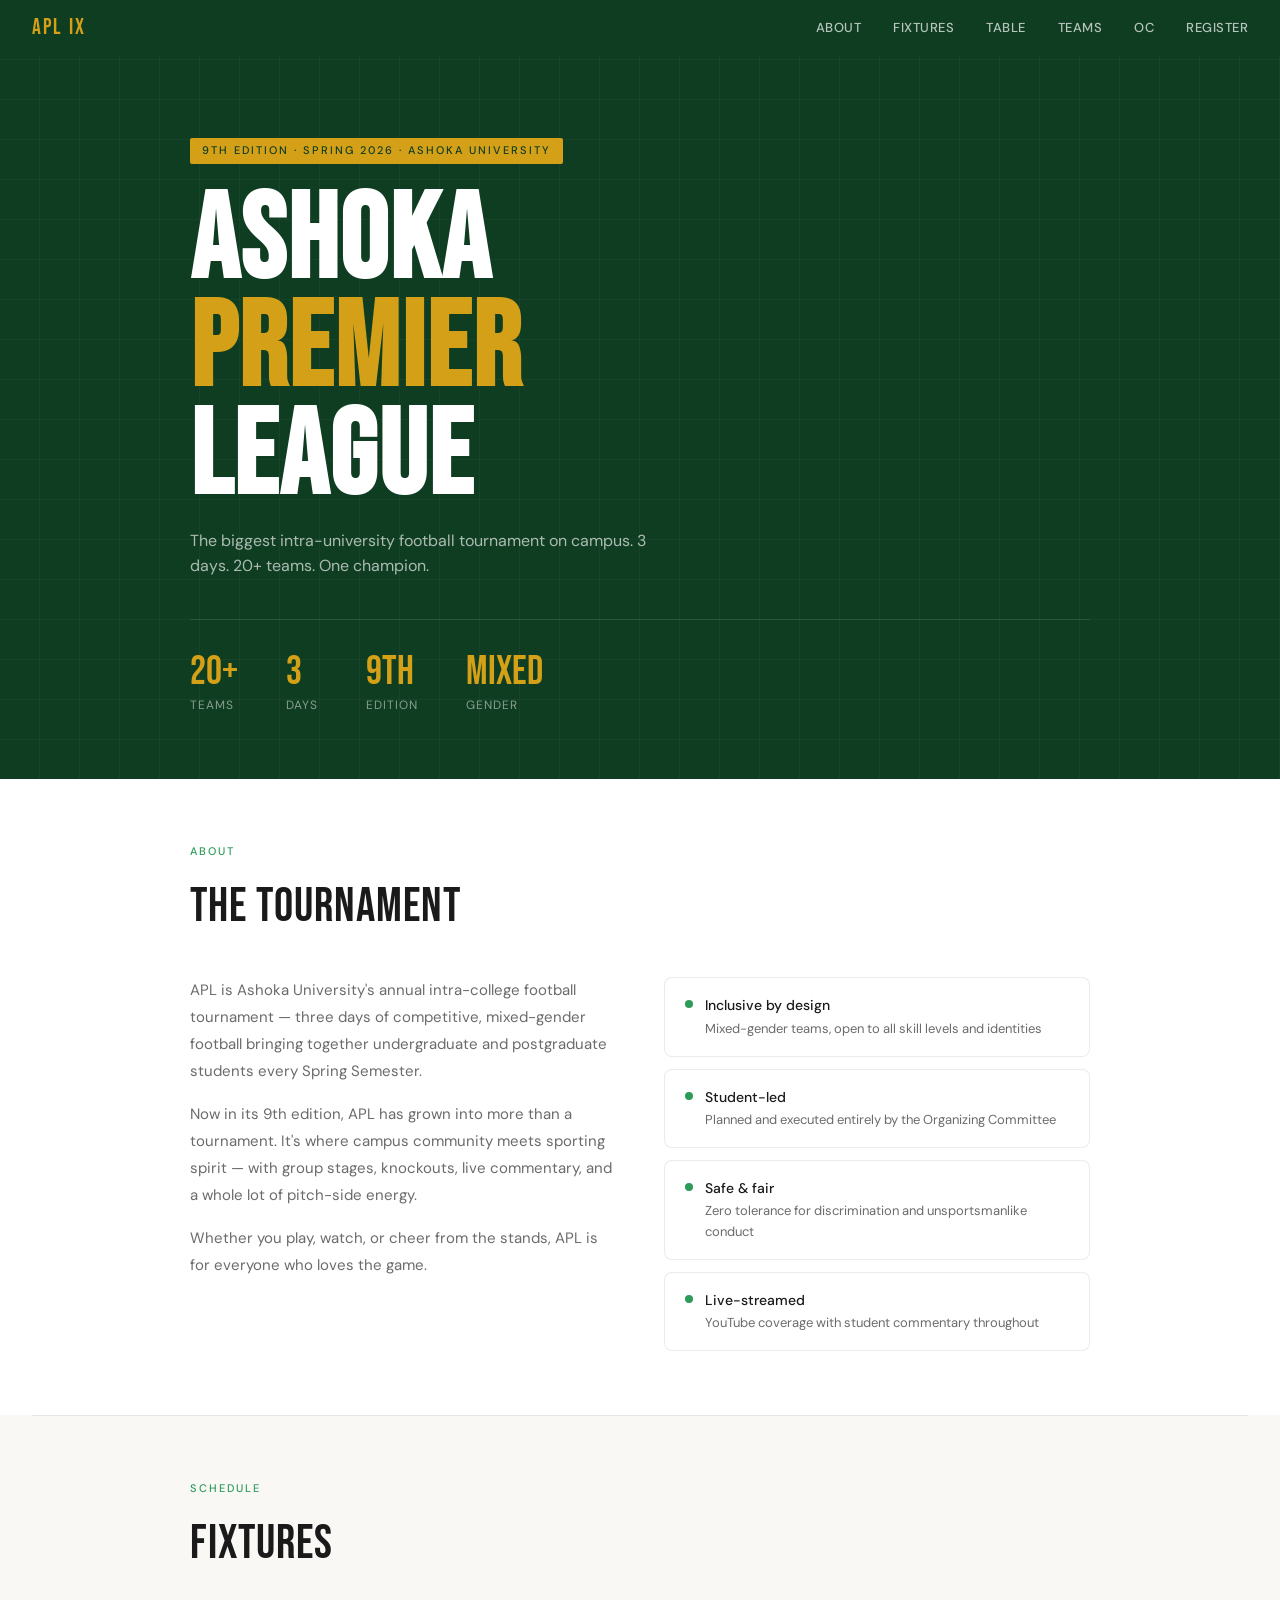
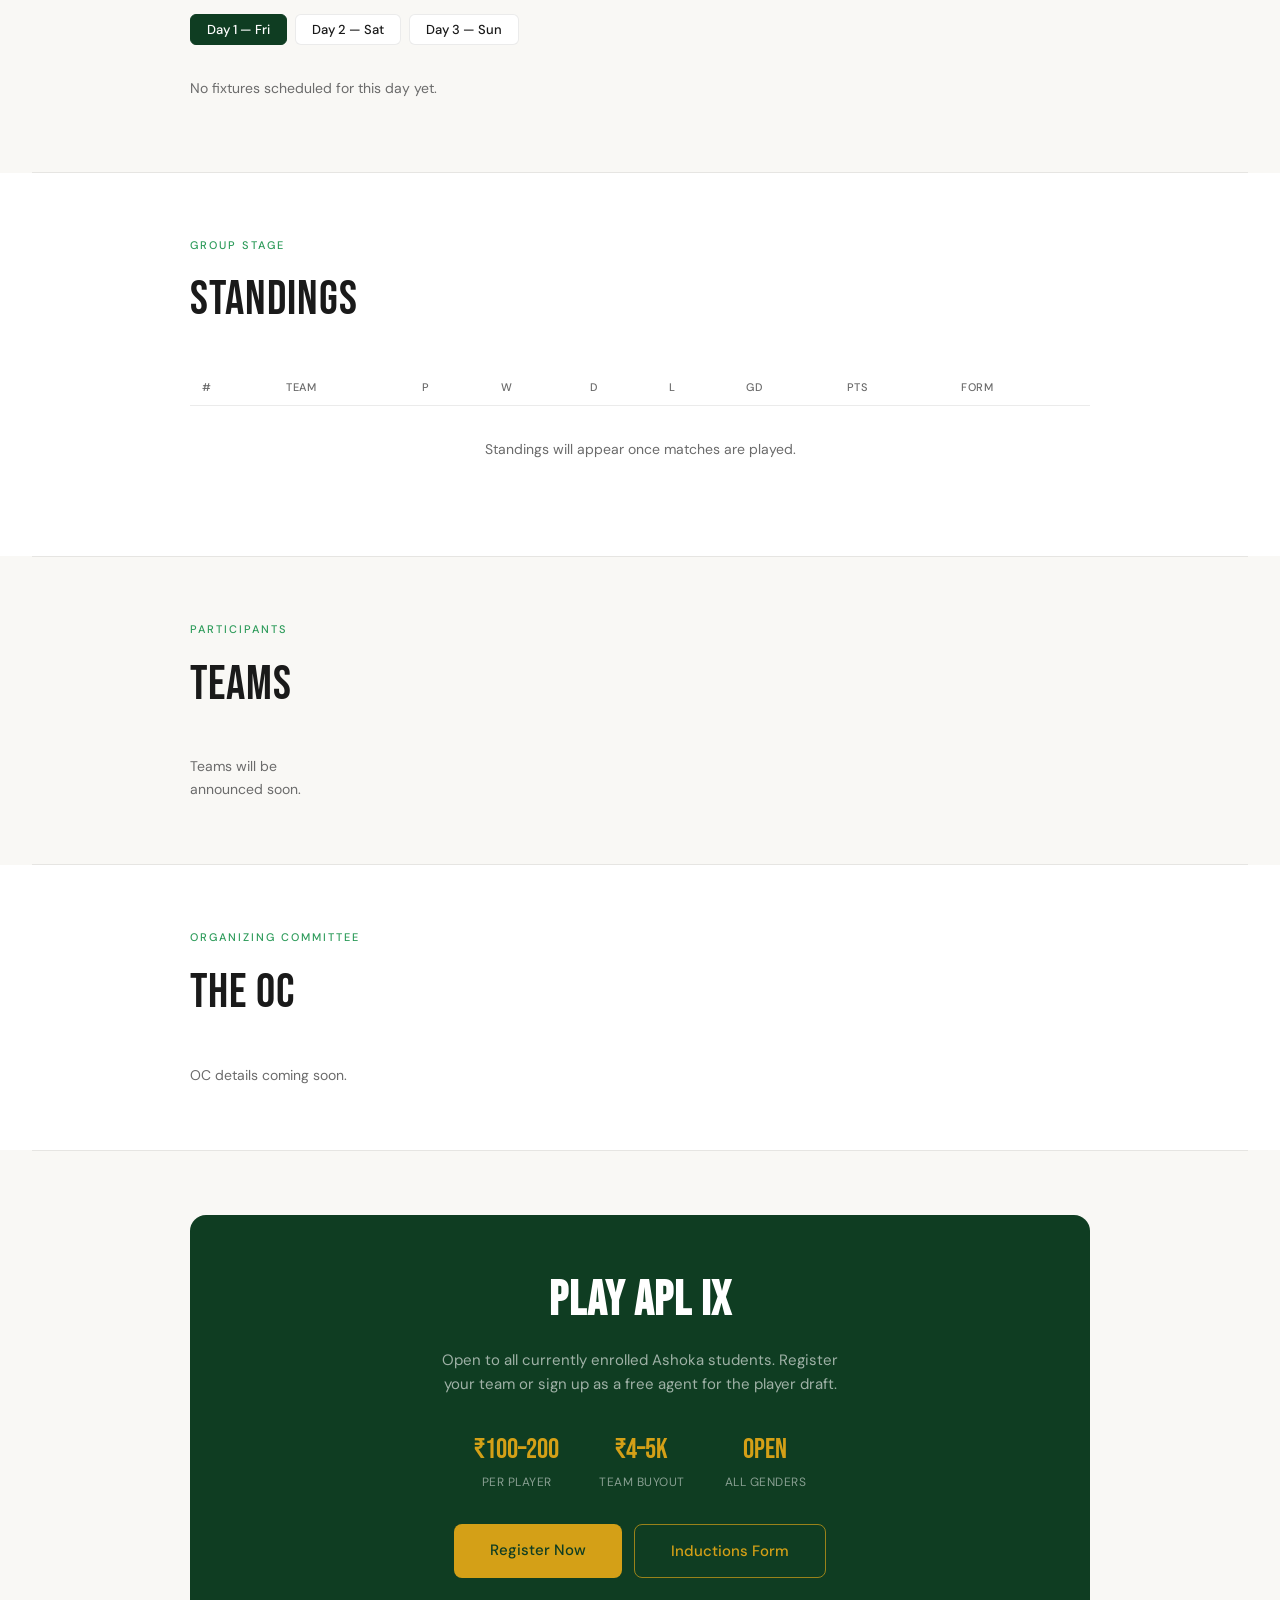
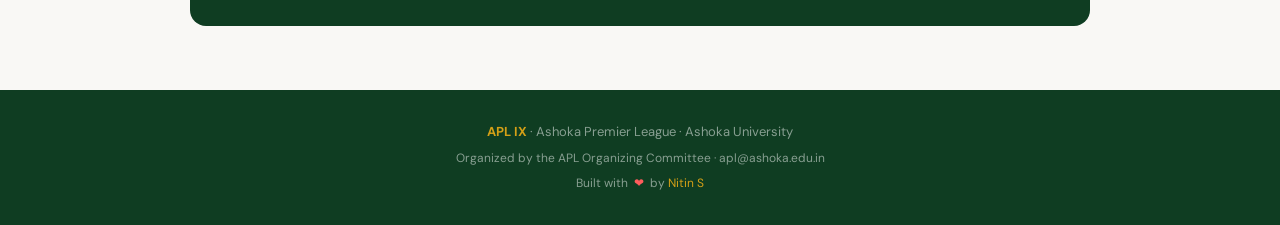
==== commit bc2a6ce1: "feat (update): changes - add logo - remove placeholders - add supabase.js" ====
--- a/index.html
+++ b/index.html
@@ -257,70 +257,19 @@
     return r.json();
   }
 
-  /* ── FALLBACK DATA ── */
-  const FALLBACK_TEAMS=[
-    {name:'FC Ashoka',abbr:'FCA',color:'#1a6b3c'},{name:'The Dribblers',abbr:'TDR',color:'#2563eb'},
-    {name:'Pitch Perfect',abbr:'PPF',color:'#7c3aed'},{name:'Goal Diggers',abbr:'GDG',color:'#dc2626'},
-    {name:'Nutmeg FC',abbr:'NMG',color:'#d97706'},{name:'Off Sides',abbr:'OFS',color:'#0891b2'},
-    {name:'The Headers',abbr:'THD',color:'#16a34a'},{name:'Samba Squad',abbr:'SSQ',color:'#ea580c'},
-    {name:'Hattrick Heroes',abbr:'HHR',color:'#9333ea'},{name:'Bootleggers',abbr:'BTL',color:'#be185d'},
-    {name:'Yellow Cards',abbr:'YLC',color:'#ca8a04'},{name:'Free Kick FC',abbr:'FKF',color:'#0f766e'},
-  ];
-  const FALLBACK_STANDINGS=[
-    {rank:1,team:'FC Ashoka',p:4,w:3,d:1,l:0,gd:7,pts:10,form:['W','W','D','W']},
-    {rank:2,team:'The Dribblers',p:4,w:3,d:0,l:1,gd:5,pts:9,form:['W','W','L','W']},
-    {rank:3,team:'Goal Diggers',p:4,w:2,d:1,l:1,gd:2,pts:7,form:['W','D','W','L']},
-    {rank:4,team:'Pitch Perfect',p:4,w:2,d:0,l:2,gd:0,pts:6,form:['W','L','W','L']},
-    {rank:5,team:'Samba Squad',p:4,w:1,d:2,l:1,gd:-1,pts:5,form:['D','W','D','L']},
-    {rank:6,team:'Nutmeg FC',p:4,w:1,d:1,l:2,gd:-3,pts:4,form:['L','W','D','L']},
-    {rank:7,team:'The Headers',p:4,w:1,d:0,l:3,gd:-5,pts:3,form:['L','L','W','L']},
-    {rank:8,team:'Bootleggers',p:4,w:0,d:1,l:3,gd:-5,pts:1,form:['L','D','L','L']},
-  ];
-  const FALLBACK_FIXTURES={
-    1:[
-      {home:'FC Ashoka',away:'Bootleggers',score:'3-0',time:'9:00 AM',status:'done'},
-      {home:'The Dribblers',away:'The Headers',score:'2-1',time:'10:00 AM',status:'done'},
-      {home:'Goal Diggers',away:'Nutmeg FC',score:'1-1',time:'11:00 AM',status:'done'},
-      {home:'Samba Squad',away:'Pitch Perfect',score:'0-2',time:'12:00 PM',status:'done'},
-      {home:'Hattrick Heroes',away:'Yellow Cards',score:'—',time:'2:00 PM',status:'upcoming'},
-    ],
-    2:[
-      {home:'FC Ashoka',away:'Pitch Perfect',score:'2-1',time:'9:00 AM',status:'done'},
-      {home:'Goal Diggers',away:'The Headers',score:'2-0',time:'10:00 AM',status:'done'},
-      {home:'Nutmeg FC',away:'Samba Squad',score:'1-2',time:'11:00 AM',status:'done'},
-      {home:'The Dribblers',away:'Bootleggers',score:'—',time:'12:00 PM',status:'live'},
-      {home:'Free Kick FC',away:'Off Sides',score:'—',time:'2:30 PM',status:'upcoming'},
-    ],
-    3:[
-      {home:'QF 1',away:'QF 2',score:'—',time:'9:00 AM',status:'upcoming'},
-      {home:'QF 3',away:'QF 4',score:'—',time:'10:30 AM',status:'upcoming'},
-      {home:'3rd Place',away:'3rd Place',score:'—',time:'12:30 PM',status:'upcoming'},
-      {home:'Winner SF1',away:'Winner SF2',score:'—',time:'2:30 PM',status:'upcoming'},
-    ],
-  };
-  const FALLBACK_OC=[
-    {role:'Director',name:'Pradyumna Subhir',dept:'Leadership'},
-    {role:'Director',name:'Khwaish Surana',dept:'Leadership'},
-    {role:'Scoring and Tech',name:'Nitin S',dept:'Technical'},
-    {role:'Scoring and Tech',name:'Sahana Vijay',dept:'Technical'},
-    {role:'Inclusivity and Player Welfare',name:'Ranabeer Chhabra',dept:'Welfare'},
-    {role:'Inclusivity and Player Welfare',name:'Kian Nayar',dept:'Welfare'},
-    {role:'Finance and Sponsorships',name:'Tejas Singh',dept:'Finance'},
-    {role:'Operations and Logistics',name:'Dheer Jhaveri',dept:'Operations'},
-    {role:'Operations and Logistics',name:'Abhimanyu Chatterjee',dept:'Operations'},
-    {role:'Media, Marketing and Design',name:'Zehra Ladak',dept:'Media'},
-    {role:'Media, Marketing and Design',name:'Dharani Isser',dept:'Media'},
-  ];
+
 
   /* ── RENDER TEAMS ── */
   function renderTeams(data){
     const g=document.getElementById('teams-grid'); g.innerHTML='';
+    if(!data.length){g.innerHTML='<p style="color:var(--muted);font-size:14px;">Teams will be announced soon.</p>';return;}
     data.forEach(t=>{g.innerHTML+=`<div class="team-card"><div class="team-icon" style="background:${t.color}">${t.abbr}</div><div class="team-card-name">${t.name}</div><div class="team-card-meta">APL IX</div></div>`;});
   }
 
   /* ── RENDER STANDINGS ── */
   function renderStandings(data){
     const tb=document.getElementById('standings-body'); tb.innerHTML='';
+    if(!data.length){tb.innerHTML='<tr><td colspan="9" style="text-align:center;padding:2rem;color:var(--muted);">Standings will appear once matches are played.</td></tr>';return;}
     data.forEach((s,i)=>{
       const rank=s.rank??i+1, team=s.team??s.team_name, p=s.p??s.played, w=s.w??s.won, d=s.d??s.drawn, l=s.l??s.lost;
       const form=(s.form||[]).slice(-5);
@@ -331,11 +280,11 @@
   }
 
   /* ── RENDER FIXTURES ── */
-  let allFixtures=null, currentDay=1;
+  let allFixtures={1:[],2:[],3:[]}, currentDay=1;
   function renderFixtures(){
     const fl=document.getElementById('fixtures-list'); fl.innerHTML='';
-    const src=allFixtures!==null?allFixtures.filter(f=>f.day===currentDay):(FALLBACK_FIXTURES[currentDay]||[]);
-    if(!src.length){fl.innerHTML='<p style="color:var(--muted);font-size:14px;padding:0.5rem 0">No fixtures for this day yet.</p>';return;}
+    const src=(allFixtures[currentDay]||[]);
+    if(!src.length){fl.innerHTML='<p style="color:var(--muted);font-size:14px;padding:0.5rem 0">No fixtures scheduled for this day yet.</p>';return;}
     src.forEach(f=>{
       const home=f.home??f.home_team, away=f.away??f.away_team, time=f.time??f.match_time;
       const score=f.score??((f.status==='done'||f.status==='live')?`${f.home_score??0}-${f.away_score??0}`:'—');
@@ -349,6 +298,7 @@
   /* ── RENDER OC ── */
   function renderOC(data){
     const g=document.getElementById('oc-grid'); g.innerHTML='';
+    if(!data.length){g.innerHTML='<p style="color:var(--muted);font-size:14px;">OC details coming soon.</p>';return;}
     data.forEach(o=>{const dept=o.dept??o.department??'';g.innerHTML+=`<div class="oc-card"><div class="oc-role">${o.role}</div><div class="oc-name">${o.name}</div><div class="oc-dept">${dept}</div></div>`;});
   }
 
@@ -356,16 +306,19 @@
   document.getElementById('hamburger').addEventListener('click',()=>document.getElementById('mobile-menu').classList.toggle('open'));
   function closeMobile(){document.getElementById('mobile-menu').classList.remove('open');}
 
-  /* ── FETCH + FALLBACK ── */
-  async function loadFixtures(){try{const d=await sbFrom('fixtures','?select=*&order=match_time.asc');allFixtures=d.length?d:null;}catch(e){allFixtures=null;}renderFixtures();}
-  async function loadStandings(){try{const d=await sbFrom('standings','?select=*&order=pts.desc,gd.desc');renderStandings(d.length?d:FALLBACK_STANDINGS);}catch(e){renderStandings(FALLBACK_STANDINGS);}}
-  async function loadTeams(){try{const d=await sbFrom('teams','?select=*&order=name.asc');renderTeams(d.length?d:FALLBACK_TEAMS);}catch(e){renderTeams(FALLBACK_TEAMS);}}
-  async function loadOC(){try{const d=await sbFrom('oc_members','?select=*&order=role.asc,name.asc');renderOC(d.length?d:FALLBACK_OC);}catch(e){renderOC(FALLBACK_OC);}}
-
-  /* ── INIT: show fallback instantly, fetch live in parallel ── */
-  renderFixtures(); renderStandings(FALLBACK_STANDINGS); renderTeams(FALLBACK_TEAMS); renderOC(FALLBACK_OC);
+  /* ── FETCH FROM SUPABASE ── */
+  async function loadFixtures(){
+    try{const d=await sbFrom('fixtures','?select=*&order=match_time.asc');const out={1:[],2:[],3:[]};d.forEach(f=>{if(out[f.day])out[f.day].push(f);});allFixtures=out;}
+    catch(e){allFixtures={1:[],2:[],3:[]};}
+    renderFixtures();
+  }
+  async function loadStandings(){try{const d=await sbFrom('standings','?select=*&order=pts.desc,gd.desc');renderStandings(d);}catch(e){renderStandings([]);}}
+  async function loadTeams(){try{const d=await sbFrom('teams','?select=*&order=name.asc');renderTeams(d);}catch(e){renderTeams([]);}}
+  async function loadOC(){try{const d=await sbFrom('oc_members','?select=*&order=role.asc,name.asc');renderOC(d);}catch(e){renderOC([]);}}
+
+  /* ── INIT ── */
+  renderFixtures(); renderStandings([]); renderTeams([]); renderOC([]);
   loadFixtures(); loadStandings(); loadTeams(); loadOC();
-  /* poll every 30s — empty DB auto-reverts to fallback */
   setInterval(()=>{loadFixtures();loadStandings();loadTeams();loadOC();},30000);
 </script>
 </body>
